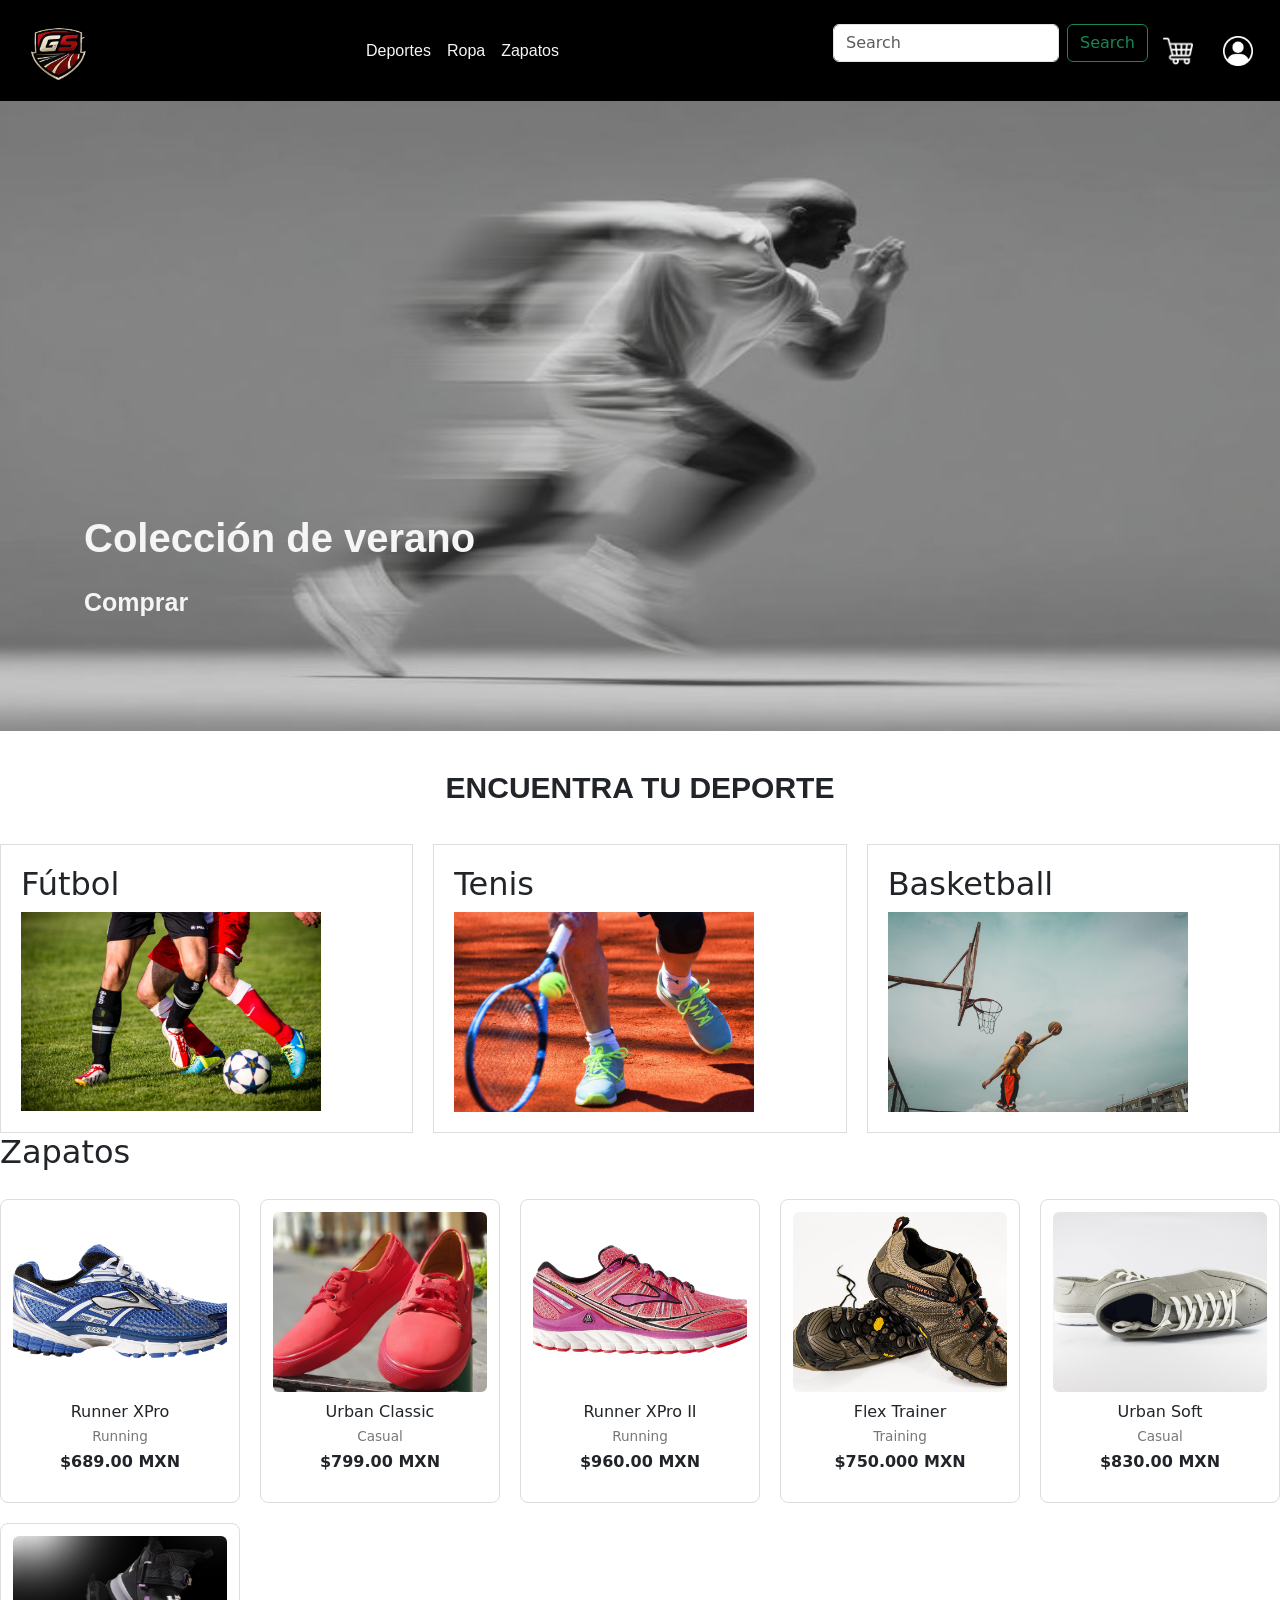
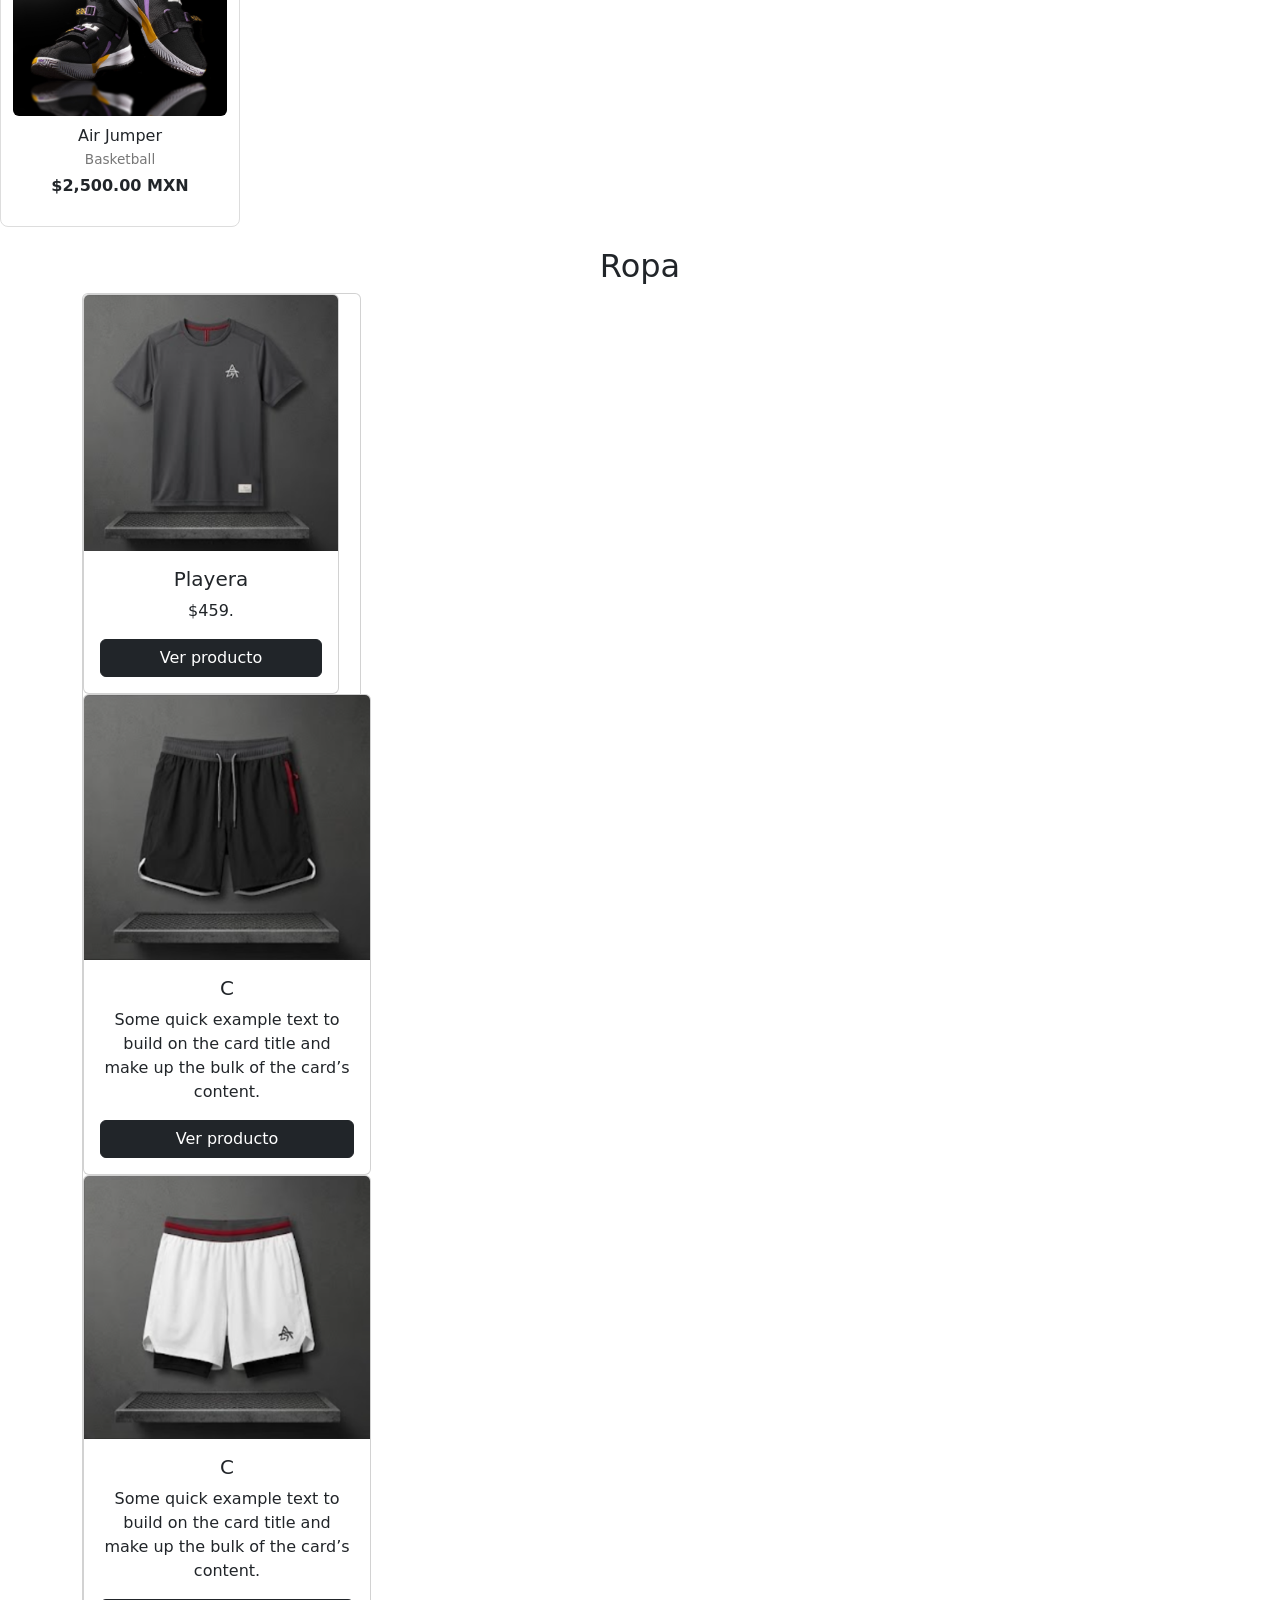
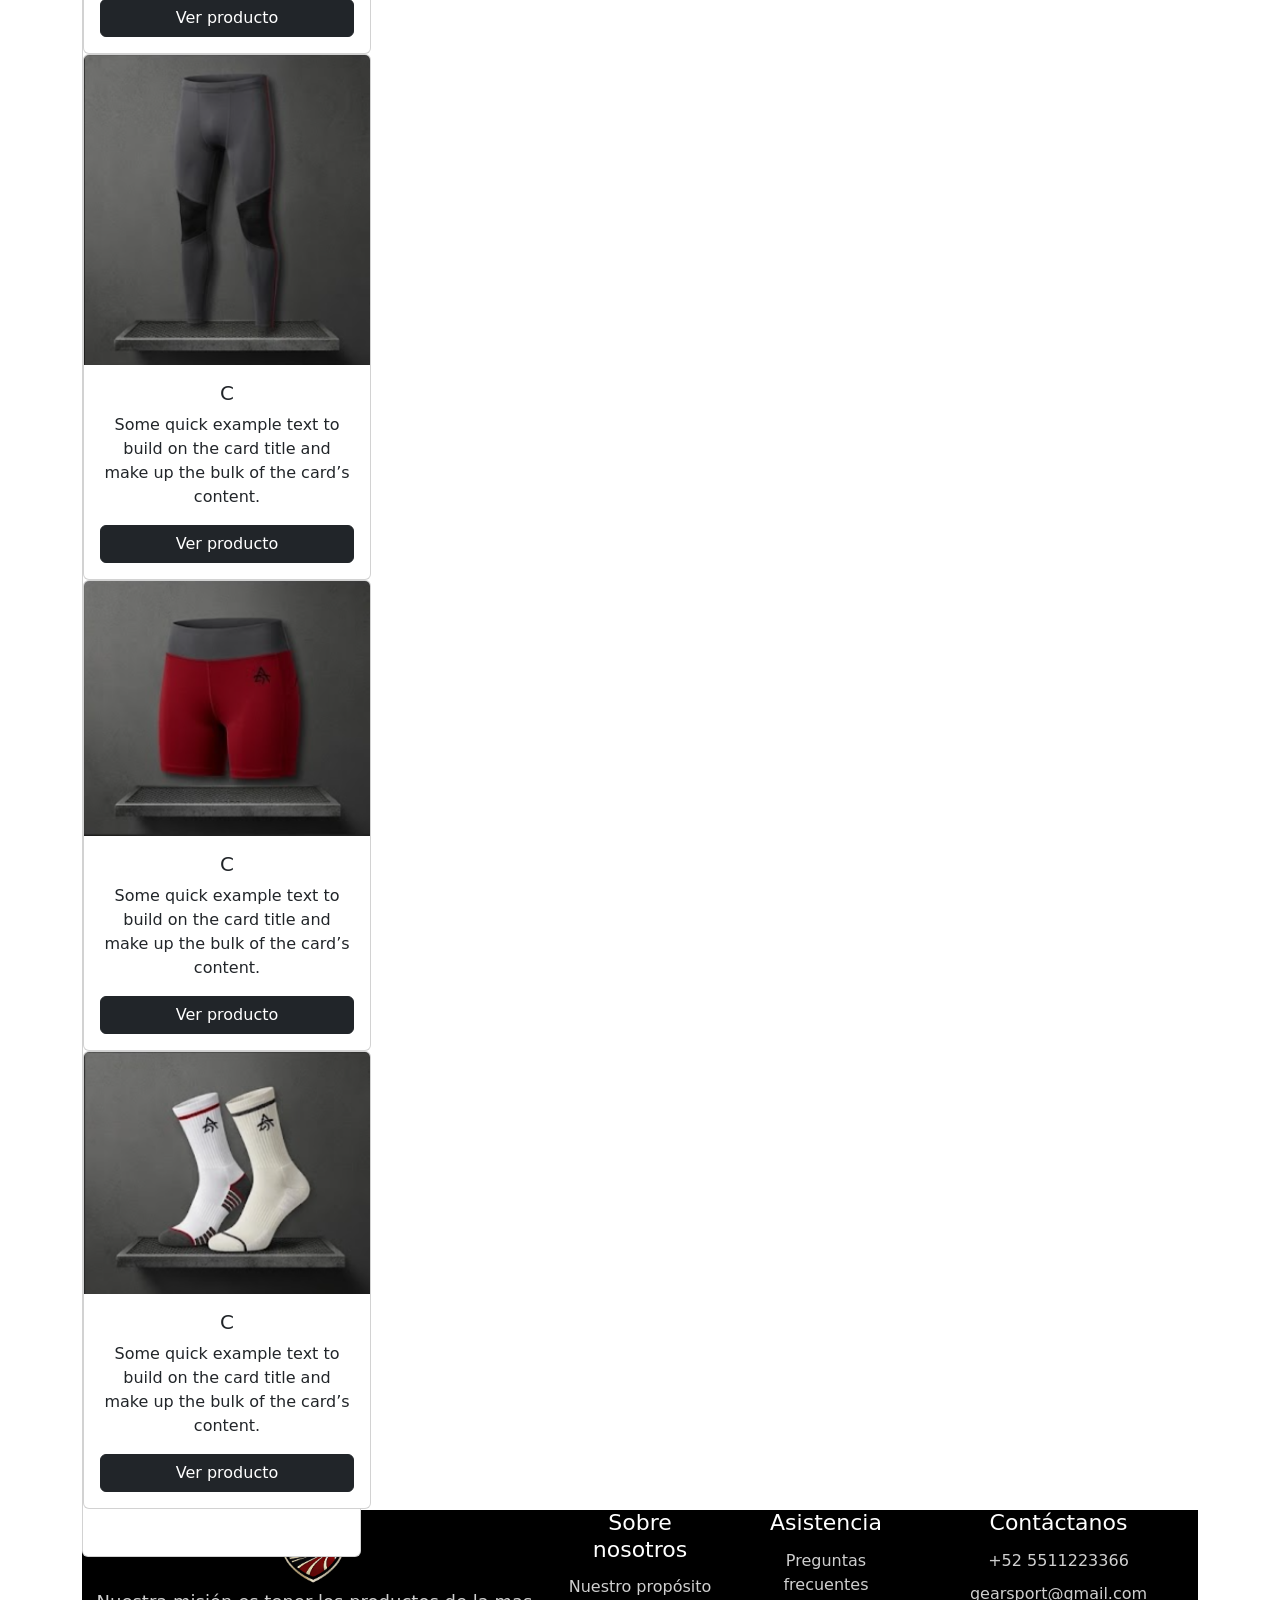
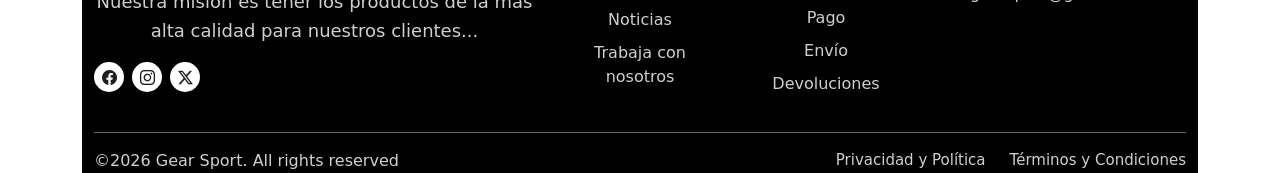
==== index.html @ ecfa2dd5 "Cambios a Encontrar deporte" ====
<html lang="en">

<head>
  <meta charset="UTF-8">
  <meta name="viewport" content="width=device-width, initial-scale=1.0">
  <title>Gear Soprt</title>
  <link href="https://cdn.jsdelivr.net/npm/bootstrap@5.3.8/dist/css/bootstrap.min.css" rel="stylesheet"
    integrity="sha384-sRIl4kxILFvY47J16cr9ZwB07vP4J8+LH7qKQnuqkuIAvNWLzeN8tE5YBujZqJLB" crossorigin="anonymous">
  <link href="style.css" rel="stylesheet" type="text/css" />
  <link rel="stylesheet" href="https://cdn.jsdelivr.net/npm/bootstrap-icons@1.11.3/font/bootstrap-icons.min.css">

</head>

<body>
  <nav class="navbar navbar-expand-lg">
    <div class="container-fluid">
      <a href="index.html">
        <img src="pic/logo.png" id="logo" alt="Logo">
      </a>
      <button class="navbar-toggler" type="button" data-bs-toggle="collapse" data-bs-target="#navbarSupportedContent"
        aria-controls="navbarSupportedContent" aria-expanded="false" aria-label="Toggle navigation">
        <span class="navbar-toggler-icon"></span>
      </button>
      <div class="collapse navbar-collapse" id="navbarSupportedContent">
        <ul class="navbar-nav mx-auto mb-2 mb-lg-0">
          <li class="nav-item">
            <a class="nav-link" href="#deportes">
              Deportes
            </a>
          </li>

          <li class="nav-item">
            <a class="nav-link" href="#ropa">
              Ropa
            </a>
          </li>

            <li class="nav-item">
            <a class="nav-link" href="#zapatos">
              Zapatos
            </a>
          </li>

        </ul>
        <form class="d-flex" role="search">
          <input class="form-control me-2" type="search" placeholder="Search" aria-label="Search" />
          <button class="btn btn-outline-success" type="submit">Search</button>
        </form>
        <a href="carrito.html">
          <img src="pic/carro.png" class="icon" alt="Carro de compras">
        </a>
        <a href="">
          <img src="pic/usuario.png" class="icon" alt="Usuario">
        </a>
      </div>
    </div>
  </nav>

  <div class="banner">
    <img src="pic/banner.jpg" alt="">
    <div class="titulo">Colección de verano</div>
    <div id="subtitulo">Comprar</div>
  </div>

  <section id="deportes"></section>
    <h1 class="subtemas">Encuentra tu deporte</h1>
    <div class="grid-container">
      <div class="grid-item">
        <header>
          <h2>Fútbol</h2>
        </header>
        <img id="ImgDep" src="pic/phillipkofler-soccer-606235_1920.jpg" alt="Fútbol">
      </div>

      <div class="grid-item">
        <header>
          <h2>Tenis</h2>
        </header>
        <img id="ImgDep" src="pic/planet_fox-tennis-ball-7138046_1920.jpg" alt="Tenis">
      </div>

      <div class="grid-item">
        <header>
          <h2>Basketball</h2>
        </header>
        <img id="ImgDep" src="pic/patricaaaaaaa-sports-5245098_1920.jpg" alt="Basketball">
      </div>
    </div>
  </section>

<section id="zapatos">
            <h2 class="section-title">Zapatos</h2>
            <div class="productos-grid">

             <div class="zapatos-card">
               <img src="pic/stux-running-shoe-371625_1920.jpg" alt="Zapato running azul">
               <h3>Runner XPro </h3>
               <p class="categoria">Running</p>
               <p class="precio">$689.00 MXN</p>
             </div>

             <div class="zapatos-card">
               <img src="pic/wichilopochtli-tennis-3558261_1920.jpg" alt="Zapato Casual">
               <h3>Urban Classic</h3>
               <p class="categoria">Casual</p>
               <p class="precio">$799.00 MXN</p>
             </div>

             <div class="zapatos-card">
               <img src="pic/stux-running-shoe-371624_1920.jpg" alt="Zapato running rosa">
               <h3>Runner XPro II</h3>
               <p class="categoria">Running</p>
               <p class="precio">$960.00 MXN</p>
             </div>

             <div class="zapatos-card">
               <img src="pic/stevepb-shoes-584850_1920.jpg" alt="Zapato Training café">
               <h3>Flex Trainer</h3>
               <p class="categoria">Training</p>
               <p class="precio">$750.000 MXN</p>
             </div>

             <div class="zapatos-card">
               <img src="pic/olpi-shoes-832875_1920.jpg" alt="Zapato Casual">
               <h3>Urban Soft</h3>
               <p class="categoria">Casual</p>
               <p class="precio">$830.00 MXN</p>
             </div>

             <div class="zapatos-card">
               <img src="pic/huyhoang1009-lebron-5048790_1920.jpg" alt="Zapato Basketball Negro">
               <h3>Air Jumper</h3>
               <p class="categoria">Basketball</p>
              <p class="precio">$2,500.00 MXN</p>
             </div>

             </div>
           </section>

</body>
<script src="https://cdn.jsdelivr.net/npm/bootstrap@5.3.8/dist/js/bootstrap.bundle.min.js" integrity="sha384-FKyoEForCGlyvwx9Hj09JcYn3nv7wiPVlz7YYwJrWVcXK/BmnVDxM+D2scQbITxI" crossorigin="anonymous"></script>
</html>

<div class="container text-center">

  <div class="row g-4">

  <section id="ropa">
    <h2 class="section-title">Ropa</h2>
    <div class="col-6 col-md-3">
      <div class="card h-100">

        <div class="card" style="width: 16rem;">
          <img src="img-ropa/Captura de pantalla 2026-08-17 153438.png" class="card-img-top" alt="...">
          <div class="card-body">
            <h5 class="card-title">Playera</h5>
            <p class="card-text">$459.</p>
            <button class="btn btn-dark w-100" data-bs-toggle="modal" data-bs-target="#productoModal"
              onclick="mostrarProducto(1)">Ver producto</button>
          </div>
        </div>

        <div class="card" style="width: 18rem;">
          <img src="img-ropa/Captura de pantalla 2026-08-17 153447.png" class="card-img-top" alt="...">
          <div class="card-body">
            <h5 class="card-title">C</h5>
            <p class="card-text">Some quick example text to build on the card title and make up the bulk of the card’s
              content.</p>
            <button class="btn btn-dark w-100" data-bs-toggle="modal" data-bs-target="#productoModal"
              onclick="mostrarProducto(2)">Ver producto</button>
          </div>
        </div>

        <div class="card" style="width: 18rem;">
          <img src="img-ropa/Captura de pantalla 2026-08-17 153451.png" class="card-img-top" alt="...">
          <div class="card-body">
            <h5 class="card-title">C</h5>
            <p class="card-text">Some quick example text to build on the card title and make up the bulk of the card’s
              content.</p>
            <button class="btn btn-dark w-100" data-bs-toggle="modal" data-bs-target="#productoModal"
              onclick="mostrarProducto(3)">Ver producto</button>
          </div>
        </div>

        <div class="card" style="width: 18rem;">
          <img src="img-ropa/Captura de pantalla 2026-08-17 153503.png" class="card-img-top" alt="...">
          <div class="card-body">
            <h5 class="card-title">C</h5>
            <p class="card-text">Some quick example text to build on the card title and make up the bulk of the card’s
              content.</p>
            <button class="btn btn-dark w-100" data-bs-toggle="modal" data-bs-target="#productoModal"
              onclick="mostrarProducto(4)">Ver producto</button>
          </div>
        </div>

        <div class="card" style="width: 18rem;">
          <img src="img-ropa/Captura de pantalla 2026-08-17 153506.png" class="card-img-top" alt="...">
          <div class="card-body">
            <h5 class="card-title">C</h5>
            <p class="card-text">Some quick example text to build on the card title and make up the bulk of the card’s
              content.</p>
            <button class="btn btn-dark w-100" data-bs-toggle="modal" data-bs-target="#productoModal"
              onclick="mostrarProducto(5)">Ver producto</button>
          </div>
        </div>

        <div class="card" style="width: 18rem;">
          <img src="img-ropa/Captura de pantalla 2026-08-17 153511.png" class="card-img-top" alt="...">
          <div class="card-body">
            <h5 class="card-title">C</h5>
            <p class="card-text">Some quick example text to build on the card title and make up the bulk of the card’s
              content.</p>
            <button class="btn btn-dark w-100" data-bs-toggle="modal" data-bs-target="#productoModal"
              onclick="mostrarProducto(6)">Ver producto</button>
          </div>
        </div>
      </div>
   </section>

    </div>

    <footer class="footer text-white" style="background-color: black;">
      <!-- Parte superior -->
      <div class="container-fluid">
        <div class="row">
          <!-- Logo -->
          <div class="col-12 col-md-5 mb-4 mb-md-0">

            <img src="pic/logo.png" id="imagen-logo">
            <p class="footer-text">
              Nuestra misión es tener los productos de la mas alta calidad para nuestros clientes...
            </p>

            <!-- Redes sociales -->
            <div class="d-flex gap-2 mt-3">
              <a href="https://facebook.com" class="social-icon" target="_blank" rel="noopener noreferrer"
                aria-label="Facebook">
                <i class="bi bi-facebook"></i>
              </a>
              <a href="https://instagram.com" class="social-icon" target="_blank" rel="noopener noreferrer"
                aria-label="Instagram">
                <i class="bi bi-instagram"></i>
              </a>
              <a href="https://twitter.com" class="social-icon" target="_blank" rel="noopener noreferrer"
                aria-label="Twitter">
                <i class="bi bi-twitter-x"></i>
              </a>
            </div>
          </div>

          <!-- Sobre nosotros -->
          <div class="col-6 col-md-2 mb-4 mb-md-0">
            <h6>Sobre nosotros</h6>
            <ul class="list-unstyled">
              <li>
                <a href="#">Nuestro propósito</a>
              </li>
              <li>
                <a href="#">Noticias</a>
              </li>
              <li>
                <a href="#">Trabaja con nosotros</a>
              </li>
            </ul>
          </div>

          <!-- Asistencia -->
          <div class="col-6 col-md-2 mb-4 mb-md-0">
            <h6>Asistencia</h6>
            <ul class="list-unstyled">
              <li>
                <a href="#">Preguntas frecuentes</a>
              </li>
              <li>
                <a href="#">Pago</a>
              </li>
              <li>
                <a href="#">Envío</a>
              </li>
              <li>
                <a href="#">Devoluciones</a>
              </li>
            </ul>
          </div>

          <!-- Contacto -->
          <div class="col-12 col-md-3">
            <h6>Contáctanos</h6>
            <ul class="list-unstyled">
              <li>
                <a href="tel:+52566952496">
                  +52 5511223366
                </a>
              </li>
              <li>
                <a href="mailto:correo09@gmail.com">
                  gearsport@gmail.com
                </a>
              </li>
            </ul>
          </div>
        </div>
      </div>
      <!-- Parte inferior -->
      <div class="container-fluid">
        <div
          class="footer-bottom d-flex flex-column flex-md-row justify-content-between align-items-start align-items-md-center">
          <p class="mb-3 mb-md-0">
            ©2026 Gear Sport. All rights reserved
          </p>
          <div class="d-flex gap-4">
            <a href="#">Privacidad y Política</a>
            <a href="#">Términos y Condiciones</a>
          </div>
        </div>
      </div>
    </footer>
  </div>
  <!-- MODAL PRODUCTO -->
  <div class="modal fade" id="productoModal" tabindex="-1" aria-labelledby="productoModalLabel" aria-hidden="true">
    <div class="modal-dialog modal-lg modal-dialog-centered">
      <div class="modal-content">
        <!-- HEADER -->
        <div class="modal-header">
          <h5 class="modal-title" id="productoModalLabel">
            Producto
          </h5>
          <button type="button" class="btn-close" data-bs-dismiss="modal" aria-label="Cerrar"></button>
        </div>

        <!-- BODY -->
        <div class="modal-body">
          <div class="row">
            <!-- IMAGEN -->
            <div class="col-md-6">
              <img id="modalImagen" src="img-ropa/Captura de pantalla 2026-08-17 153438.png" alt="" class="img-fluid rounded">
            </div>

            <!-- INFORMACIÓN -->
            <div class="col-md-6">
              <h2 id="modalNombre">
                Producto
              </h2>

              <h4 id="modalPrecio" class="mb-4">
                $0.00
              </h4>

              <p id="modalDescripcion">
                Descripción del producto.
              </p>

              <h6>
                Características
              </h6>
              <ul id="modalCaracteristicas">
              </ul>

              <!-- CANTIDAD -->
              <div class="mb-3">
                <label for="cantidadProducto" class="form-label">
                  Cantidad
                </label>
                <input type="number" id="cantidadProducto" class="form-control" value="1" min="1">
              </div>

              <!-- AGREGAR AL CARRITO -->
              <button id="btnAgregarModal" class="btn btn-dark w-100">
                🛒 Agregar al carrito
              </button>
            </div>
          </div>
        </div>
      </div>
    </div>
  </div>
  </body>
  <script src="https://cdn.jsdelivr.net/npm/bootstrap@5.3.3/dist/js/bootstrap.bundle.min.js">
  </script>

  <script src="script.js"></script>
  <script src="productos.js"></script>
  <script src="https://cdn.jsdelivr.net/npm/bootstrap@5.3.8/dist/js/bootstrap.bundle.min.js"
    integrity="sha384-FKyoEForCGlyvwx9Hj09JcYn3nv7wiPVlz7YYwJrWVcXK/BmnVDxM+D2scQbITxI"
    crossorigin="anonymous"></script>

  </html>
---- style.css ----
HEAD
.footer {
    background-color: #000;
    padding: 35px 28px 18px;
}



.footer h5 {
    font-size: 20px;
    font-weight: 500;
}

.footer h6 {
    font-size: 22px;
    font-weight: 500;
    margin-bottom: 12px;
}

.footer-text {
    color: #cfcfcf;
    font-size: 18px;
    line-height: 1.6;
}


.footer a {
    color: #cfcfcf;
    text-decoration: none;
    font-size: 16px;
}

.footer a:hover {
    color: white;
}


.footer li {
    margin-bottom: 9px;
}

.social-icon {
    width: 16px;
    height: 16px;

    background-color: white;
    border-radius: 50%;

    display: block;
}

.footer-bottom {
    border-top: 1px solid #686868;

    margin-top: 20px;
    padding-top: 16px;
}

.footer-bottom p {
    color: #d0d0d0;
    font-size: 16px;
}

.footer-bottom a {
    font-size: 15px;
}

#imagen-logo {
    width: 90px;
}


.social-icon {
    width: 30px;
    height: 30px;

    background-color: white;
    color: #1f1f1f !important;

    border-radius: 50%;

    display: flex;
    justify-content: center;
    align-items: center;

    text-decoration: none;
}

.social-icon i {
    font-size: 15px;
}
.navbar {
    background-color: #000;
    position: sticky;
    top: 0;
    z-index: 1000;
}

.navbar .nav-link {
  color: #F5F5F5;
  align-items: center;
  font-family: "Archivo", sans-serif;
}

.navbar .nav-link:hover {
  color: #760400; /* un gris clarito al pasar el mouse, opcional */
}

#logo {
    width: 80px;
    height: auto;
    margin: 10%;
}

.icon {
    width: 30px;
    height: auto;
    margin: 15px;
}

.banner {
  position: relative;
  display: block;
  width: 100%;
  color: #F5F5F5;
}

.banner img {
  width: 100%;
  height: 70%;
}

.titulo {
  position: absolute;
  top: 63%;
  left: 5%;
  font-size: 40px;
  font-weight: bold;
  padding: 10px 20px;
  font-family: "Archivo", sans-serif;
}

#subtitulo {
    position: absolute;
  top: 75%;
  left: 5%;
  font-size: 25px;
  font-weight: bold;
  padding: 10px 20px;
  font-family: "Archivo", sans-serif;
}

.grid-container {
    display: grid;
    grid-template-columns: repeat(3, 1fr);
    gap: 20px;
    width: 100%;
}

.grid-item {
    padding: 20px;
    border: 1px solid #ddd;
}

#ImgDep{
    width: 300px;
}

.subtemas {
    text-align: center;
    font-size: 30px;
  font-weight: bold;
  font-family: "Archivo", sans-serif;
  margin: 3%;
  text-transform: uppercase;

}

.productos-grid {
  display: grid;
  grid-template-columns: repeat(auto-fill, minmax(220px, 1fr));
  gap: 20px;
  padding: 20px 0;
}

.zapatos-card {
  border: 1px solid #ddd;
  border-radius: 8px;
  padding: 12px;
  text-align: center;
  transition: transform 0.2s;
}

.zapatos-card:hover {
  transform: translateY(-4px);
}

.zapatos-card img {
  width: 100%;
  height: 180px;
  object-fit: cover;
  border-radius: 6px;
}

.zapatos-card h3 {
  margin: 10px 0 4px;
  font-size: 1rem;
}

.zapatos-card .categoria {
  color: #777;
  font-size: 0.85rem;
  margin: 0;
}

.zapatos-card .precio {
  font-weight: bold;
  margin-top: 4px;
}
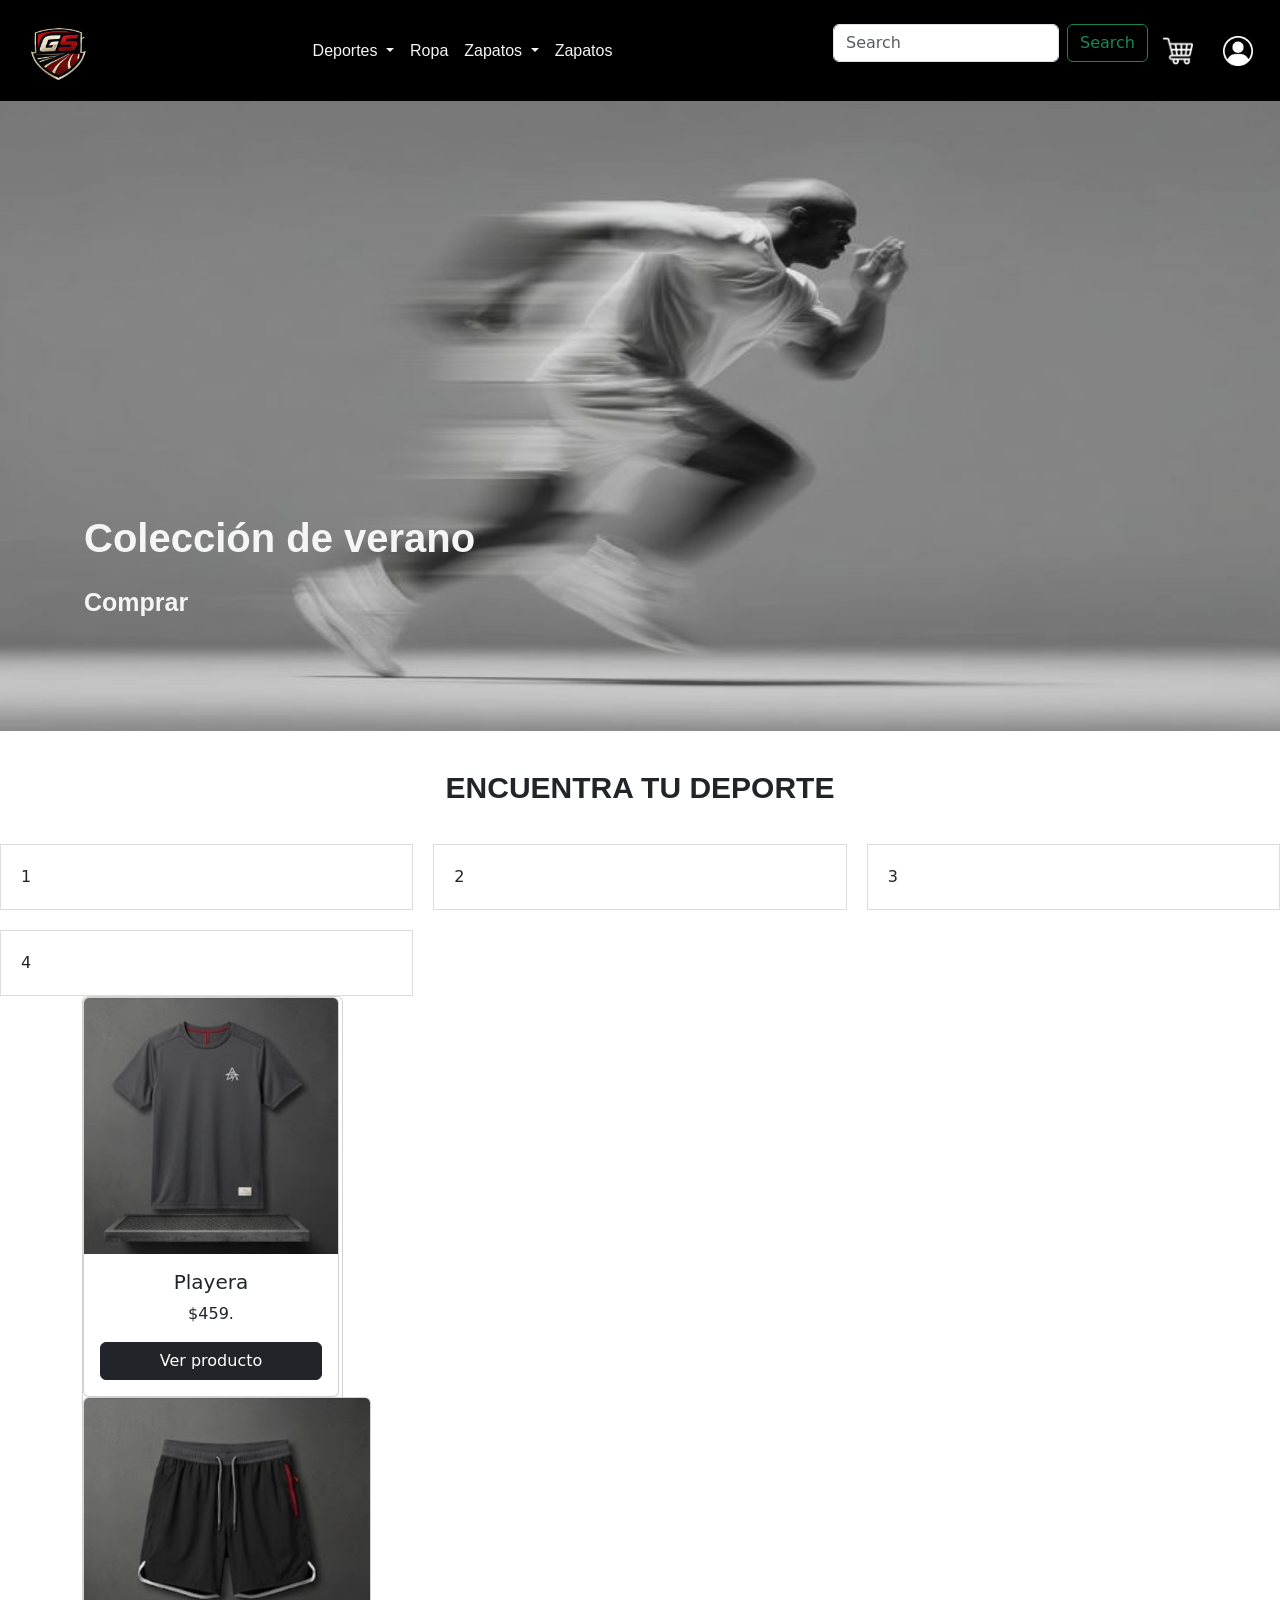
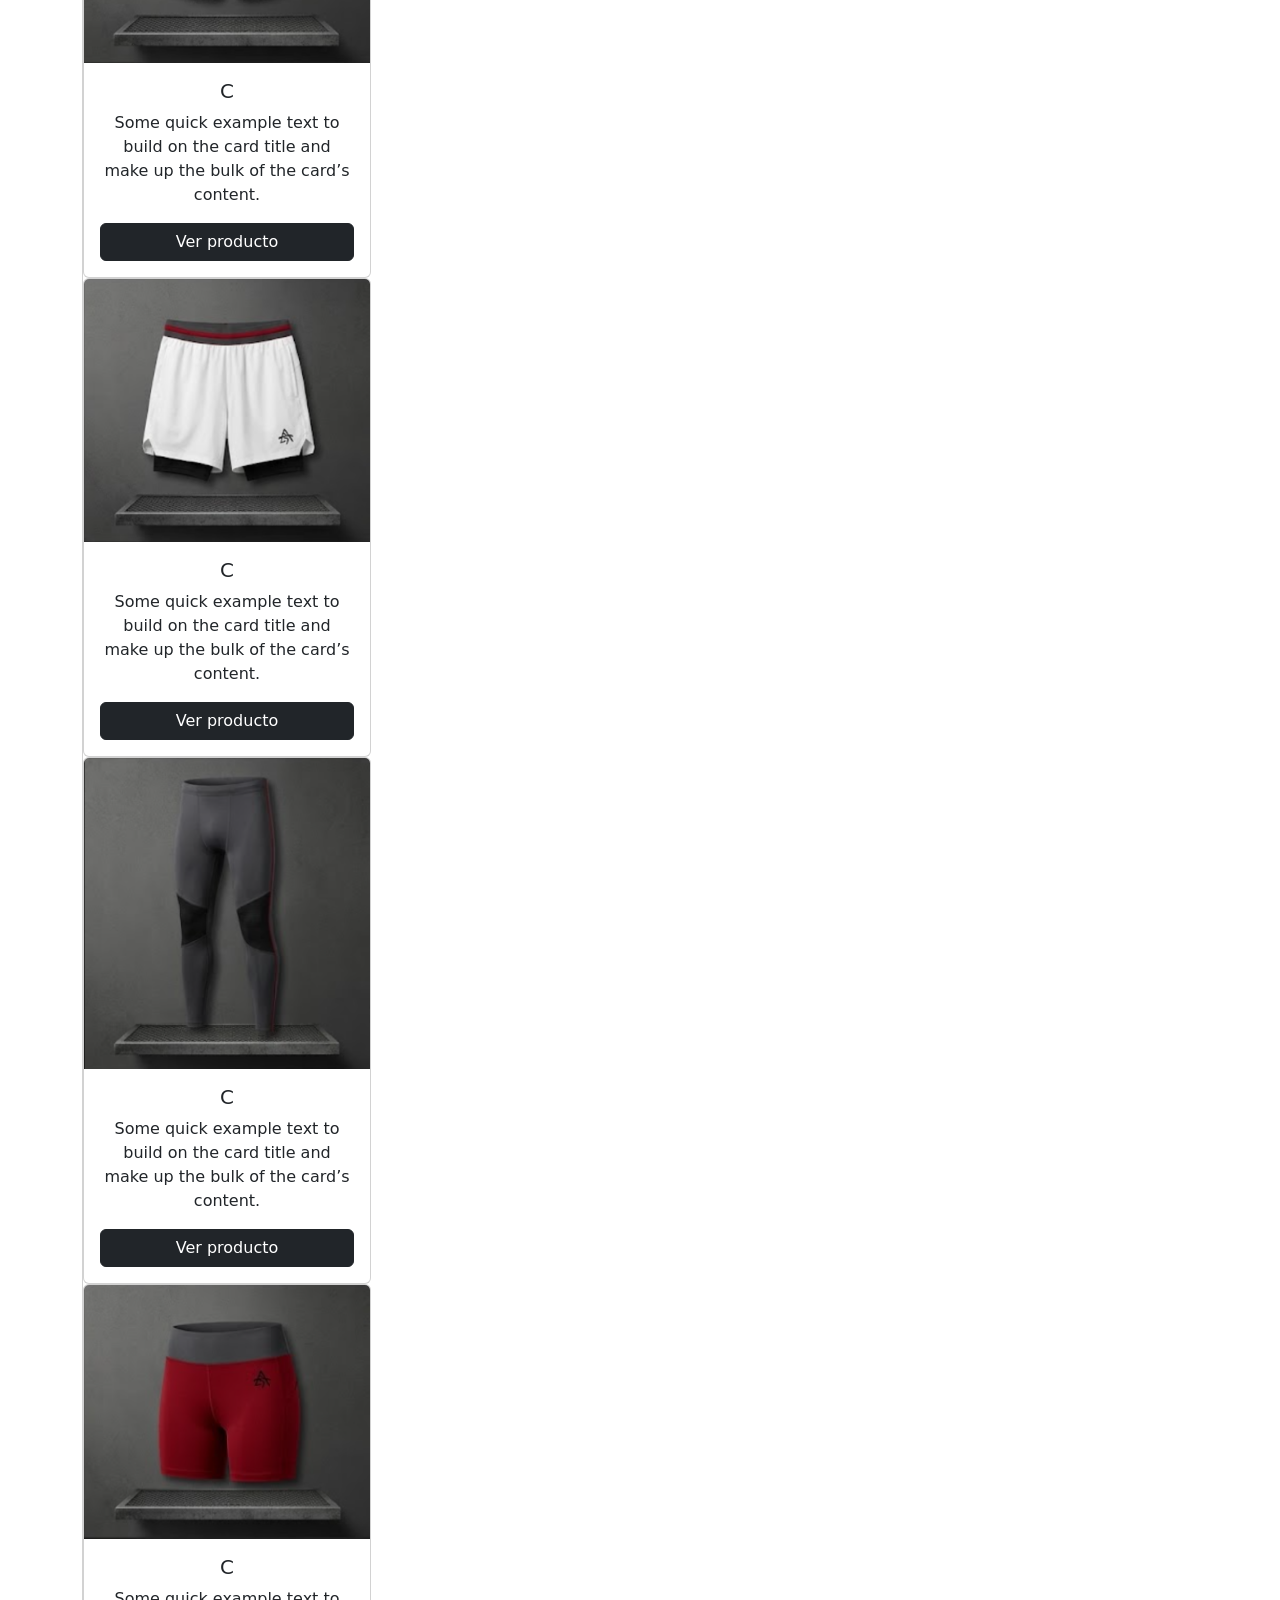
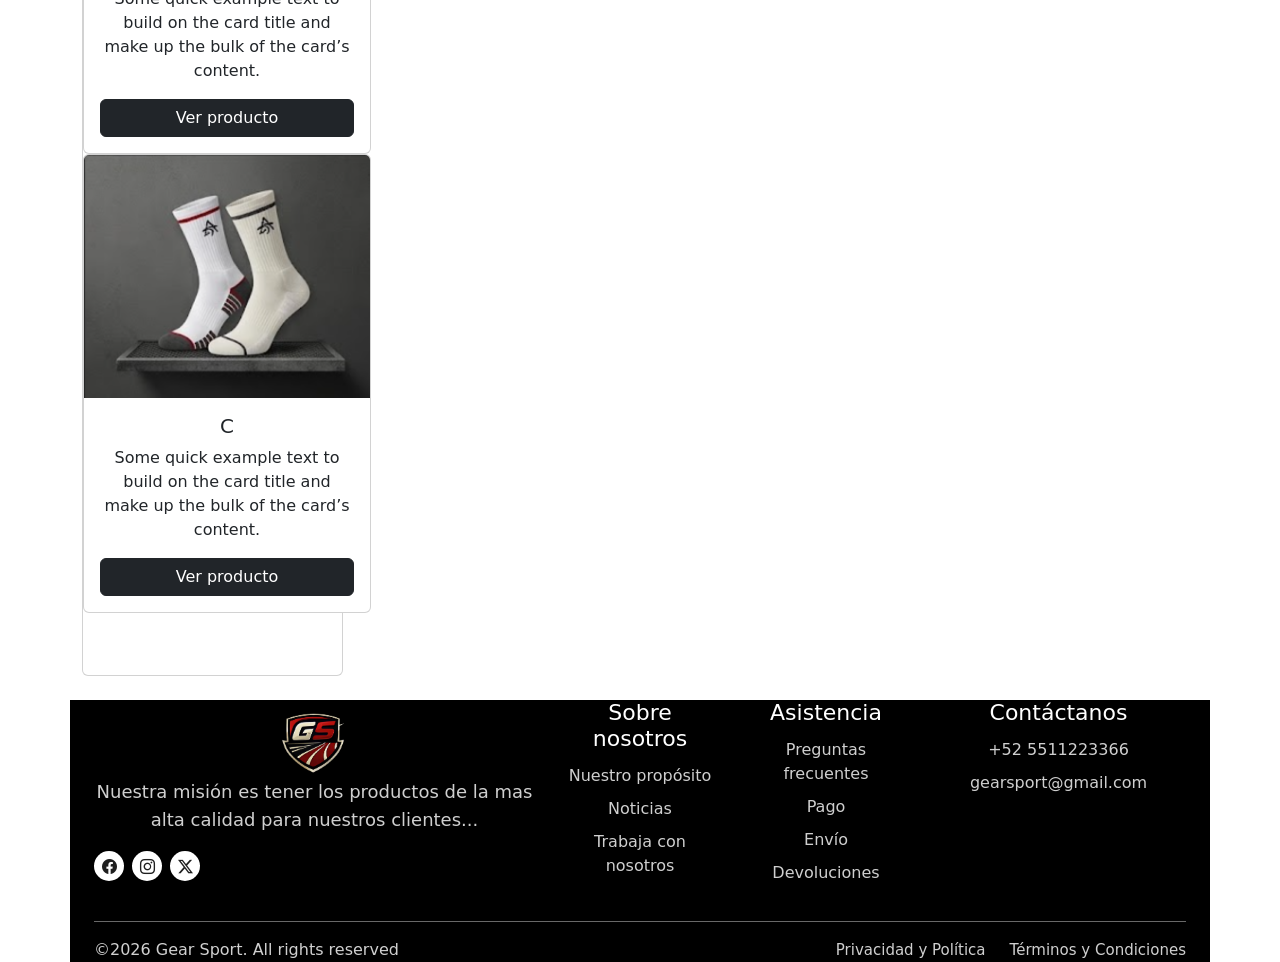
==== commit c0086aa0: "se editan archivos" ====
--- a/index.html
+++ b/index.html
@@ -1,5 +1,4 @@
-<html lang="en">
-
+<html lang="es">
 <head>
   <meta charset="UTF-8">
   <meta name="viewport" content="width=device-width, initial-scale=1.0">
@@ -24,21 +23,49 @@
       <div class="collapse navbar-collapse" id="navbarSupportedContent">
         <ul class="navbar-nav mx-auto mb-2 mb-lg-0">
           <li class="nav-item">
-            <a class="nav-link" href="#deportes">
+            <a class="nav-link dropdown-toggle" href="#deportes" role="button" data-bs-toggle="dropdown"
+              aria-expanded="false">
               Deportes
             </a>
           </li>
-
-          <li class="nav-item">
-            <a class="nav-link" href="#ropa">
-              Ropa
-            </a>
+          <li class="nav-item dropdown">
+            <a class="nav-link" href="">Ropa</a>
           </li>
-
-            <li class="nav-item">
-            <a class="nav-link" href="#zapatos">
+          <li class="nav-item dropdown">
+            <a class="nav-link dropdown-toggle" href="#" role="button" data-bs-toggle="dropdown" aria-expanded="false">
               Zapatos
             </a>
+             <div class="dropdown-menu">
+
+             <button 
+               class="dropdown-item" data-category="Todos">
+               Todos
+             </button>
+
+             <button 
+               class="dropdown-item" data-category="Running">
+               Running
+             </button>
+
+             <button 
+               class="dropdown-item" data-category="Casual">
+               Casual 
+             </button>
+
+             <button 
+               class="dropdown-item" data-category="training">
+               Training
+             </button>
+
+             <button 
+               class="dropdown-item" data-category="Basketball">
+               Basketball
+             </button>
+             </div>
+
+
+          <li class="nav-item">
+            <a class="nav-link" href="">Zapatos</a>
           </li>
 
         </ul>
@@ -62,91 +89,23 @@
     <div id="subtitulo">Comprar</div>
   </div>
 
-  <section id="deportes"></section>
-    <h1 class="subtemas">Encuentra tu deporte</h1>
+  <div>
+    <h1 class="subtemas" id="deportes">Encuentra tu deporte</h1>
     <div class="grid-container">
-      <div class="grid-item">
-        <header>
-          <h2>Fútbol</h2>
-        </header>
-        <img id="ImgDep" src="pic/phillipkofler-soccer-606235_1920.jpg" alt="Fútbol">
-      </div>
-
-      <div class="grid-item">
-        <header>
-          <h2>Tenis</h2>
-        </header>
-        <img id="ImgDep" src="pic/planet_fox-tennis-ball-7138046_1920.jpg" alt="Tenis">
-      </div>
-
-      <div class="grid-item">
-        <header>
-          <h2>Basketball</h2>
-        </header>
-        <img id="ImgDep" src="pic/patricaaaaaaa-sports-5245098_1920.jpg" alt="Basketball">
-      </div>
+      <div class="grid-item">1</div>
+      <div class="grid-item">2</div>
+      <div class="grid-item">3</div>
+      <div class="grid-item">4</div>
     </div>
-  </section>
-
-<section id="zapatos">
-            <h2 class="section-title">Zapatos</h2>
-            <div class="productos-grid">
-
-             <div class="zapatos-card">
-               <img src="pic/stux-running-shoe-371625_1920.jpg" alt="Zapato running azul">
-               <h3>Runner XPro </h3>
-               <p class="categoria">Running</p>
-               <p class="precio">$689.00 MXN</p>
-             </div>
-
-             <div class="zapatos-card">
-               <img src="pic/wichilopochtli-tennis-3558261_1920.jpg" alt="Zapato Casual">
-               <h3>Urban Classic</h3>
-               <p class="categoria">Casual</p>
-               <p class="precio">$799.00 MXN</p>
-             </div>
-
-             <div class="zapatos-card">
-               <img src="pic/stux-running-shoe-371624_1920.jpg" alt="Zapato running rosa">
-               <h3>Runner XPro II</h3>
-               <p class="categoria">Running</p>
-               <p class="precio">$960.00 MXN</p>
-             </div>
-
-             <div class="zapatos-card">
-               <img src="pic/stevepb-shoes-584850_1920.jpg" alt="Zapato Training café">
-               <h3>Flex Trainer</h3>
-               <p class="categoria">Training</p>
-               <p class="precio">$750.000 MXN</p>
-             </div>
-
-             <div class="zapatos-card">
-               <img src="pic/olpi-shoes-832875_1920.jpg" alt="Zapato Casual">
-               <h3>Urban Soft</h3>
-               <p class="categoria">Casual</p>
-               <p class="precio">$830.00 MXN</p>
-             </div>
-
-             <div class="zapatos-card">
-               <img src="pic/huyhoang1009-lebron-5048790_1920.jpg" alt="Zapato Basketball Negro">
-               <h3>Air Jumper</h3>
-               <p class="categoria">Basketball</p>
-              <p class="precio">$2,500.00 MXN</p>
-             </div>
-
-             </div>
-           </section>
+  </div>
 
 </body>
 <script src="https://cdn.jsdelivr.net/npm/bootstrap@5.3.8/dist/js/bootstrap.bundle.min.js" integrity="sha384-FKyoEForCGlyvwx9Hj09JcYn3nv7wiPVlz7YYwJrWVcXK/BmnVDxM+D2scQbITxI" crossorigin="anonymous"></script>
 </html>
-
 <div class="container text-center">
 
   <div class="row g-4">
 
-  <section id="ropa">
-    <h2 class="section-title">Ropa</h2>
     <div class="col-6 col-md-3">
       <div class="card h-100">
 
@@ -215,8 +174,8 @@
           </div>
         </div>
       </div>
-   </section>
-
+
+      <button class="btn btn-dark mt-4">Mostrar más</button>
     </div>
 
     <footer class="footer text-white" style="background-color: black;">
@@ -317,63 +276,131 @@
     </footer>
   </div>
   <!-- MODAL PRODUCTO -->
-  <div class="modal fade" id="productoModal" tabindex="-1" aria-labelledby="productoModalLabel" aria-hidden="true">
+
+<div 
+    class="modal fade" 
+    id="productoModal" 
+    tabindex="-1"
+    aria-labelledby="productoModalLabel"
+    aria-hidden="true"
+>
+
     <div class="modal-dialog modal-lg modal-dialog-centered">
-      <div class="modal-content">
-        <!-- HEADER -->
-        <div class="modal-header">
-          <h5 class="modal-title" id="productoModalLabel">
-            Producto
-          </h5>
-          <button type="button" class="btn-close" data-bs-dismiss="modal" aria-label="Cerrar"></button>
-        </div>
-
-        <!-- BODY -->
-        <div class="modal-body">
-          <div class="row">
-            <!-- IMAGEN -->
-            <div class="col-md-6">
-              <img id="modalImagen" src="img-ropa/Captura de pantalla 2026-08-17 153438.png" alt="" class="img-fluid rounded">
+
+        <div class="modal-content">
+
+            <!-- HEADER -->
+
+            <div class="modal-header">
+
+                <h5 
+                    class="modal-title"
+                    id="productoModalLabel"
+                >
+                    Producto
+                </h5>
+
+                <button
+                    type="button"
+                    class="btn-close"
+                    data-bs-dismiss="modal"
+                    aria-label="Cerrar"
+                ></button>
+
             </div>
 
-            <!-- INFORMACIÓN -->
-            <div class="col-md-6">
-              <h2 id="modalNombre">
-                Producto
-              </h2>
-
-              <h4 id="modalPrecio" class="mb-4">
-                $0.00
-              </h4>
-
-              <p id="modalDescripcion">
-                Descripción del producto.
-              </p>
-
-              <h6>
-                Características
-              </h6>
-              <ul id="modalCaracteristicas">
-              </ul>
-
-              <!-- CANTIDAD -->
-              <div class="mb-3">
-                <label for="cantidadProducto" class="form-label">
-                  Cantidad
-                </label>
-                <input type="number" id="cantidadProducto" class="form-control" value="1" min="1">
-              </div>
-
-              <!-- AGREGAR AL CARRITO -->
-              <button id="btnAgregarModal" class="btn btn-dark w-100">
-                🛒 Agregar al carrito
-              </button>
+
+            <!-- BODY -->
+
+            <div class="modal-body">
+
+                <div class="row">
+
+                    <!-- IMAGEN -->
+
+                    <div class="col-md-6">
+
+                        <img
+                            id="modalImagen"
+                            src=""
+                            alt=""
+                            class="img-fluid rounded"
+                        >
+
+                    </div>
+
+
+                    <!-- INFORMACIÓN -->
+
+                    <div class="col-md-6">
+
+                        <h2 id="modalNombre">
+                            Producto
+                        </h2>
+
+                        <h4 
+                            id="modalPrecio"
+                            class="mb-4"
+                        >
+                            $0.00
+                        </h4>
+
+
+                        <p id="modalDescripcion">
+                            Descripción del producto.
+                        </p>
+
+
+                        <h6>
+                            Características
+                        </h6>
+
+                        <ul id="modalCaracteristicas">
+                        </ul>
+
+
+                        <!-- CANTIDAD -->
+
+                        <div class="mb-3">
+
+                            <label 
+                                for="cantidadProducto"
+                                class="form-label"
+                            >
+                                Cantidad
+                            </label>
+
+                            <input
+                                type="number"
+                                id="cantidadProducto"
+                                class="form-control"
+                                value="1"
+                                min="1"
+                            >
+
+                        </div>
+
+
+                        <!-- AGREGAR AL CARRITO -->
+
+                        <button
+                            id="btnAgregarModal"
+                            class="btn btn-dark w-100"
+                        >
+                            🛒 Agregar al carrito
+                        </button>
+
+                    </div>
+
+                </div>
+
             </div>
-          </div>
-        </div>
-      </div>
+
+        </div>
+
     </div>
-  </div>
+
+</div>
   </body>
   <script src="https://cdn.jsdelivr.net/npm/bootstrap@5.3.3/dist/js/bootstrap.bundle.min.js">
   </script>
@@ -383,5 +410,4 @@
   <script src="https://cdn.jsdelivr.net/npm/bootstrap@5.3.8/dist/js/bootstrap.bundle.min.js"
     integrity="sha384-FKyoEForCGlyvwx9Hj09JcYn3nv7wiPVlz7YYwJrWVcXK/BmnVDxM+D2scQbITxI"
     crossorigin="anonymous"></script>
-
   </html>
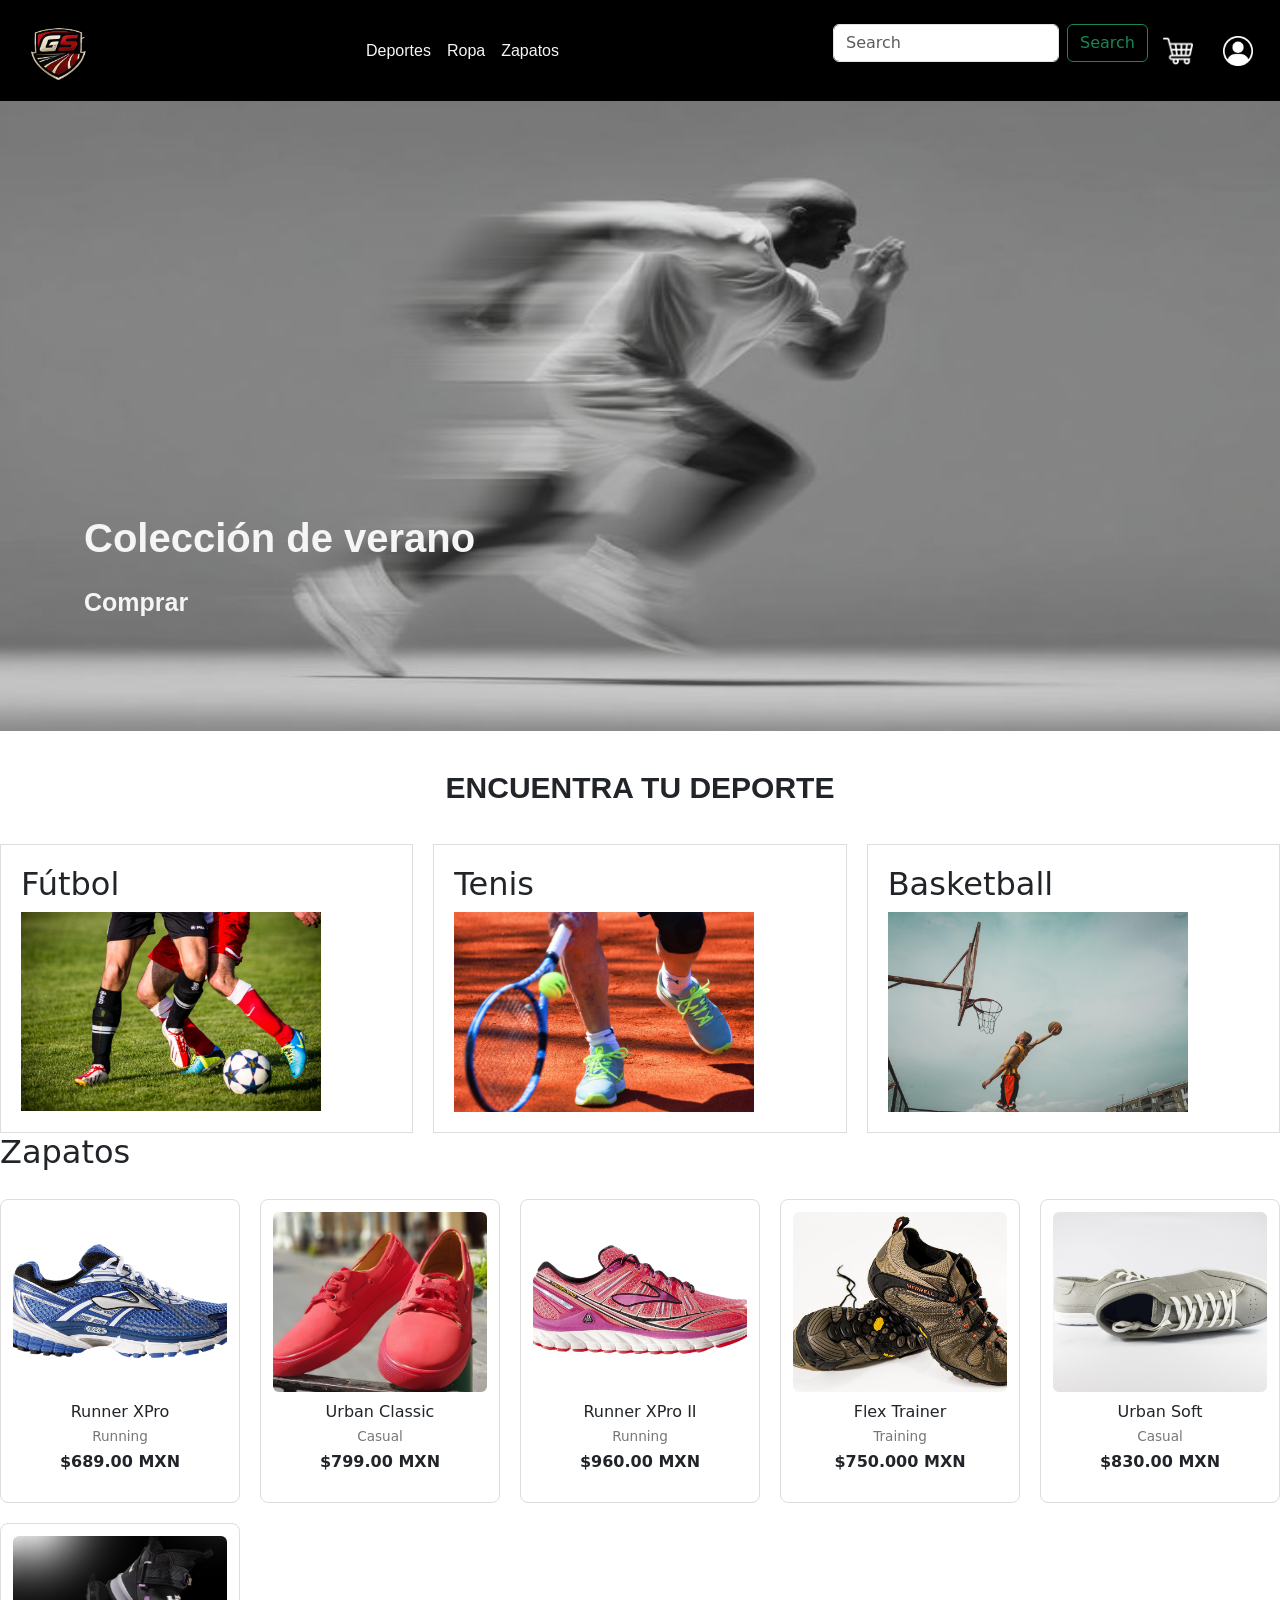
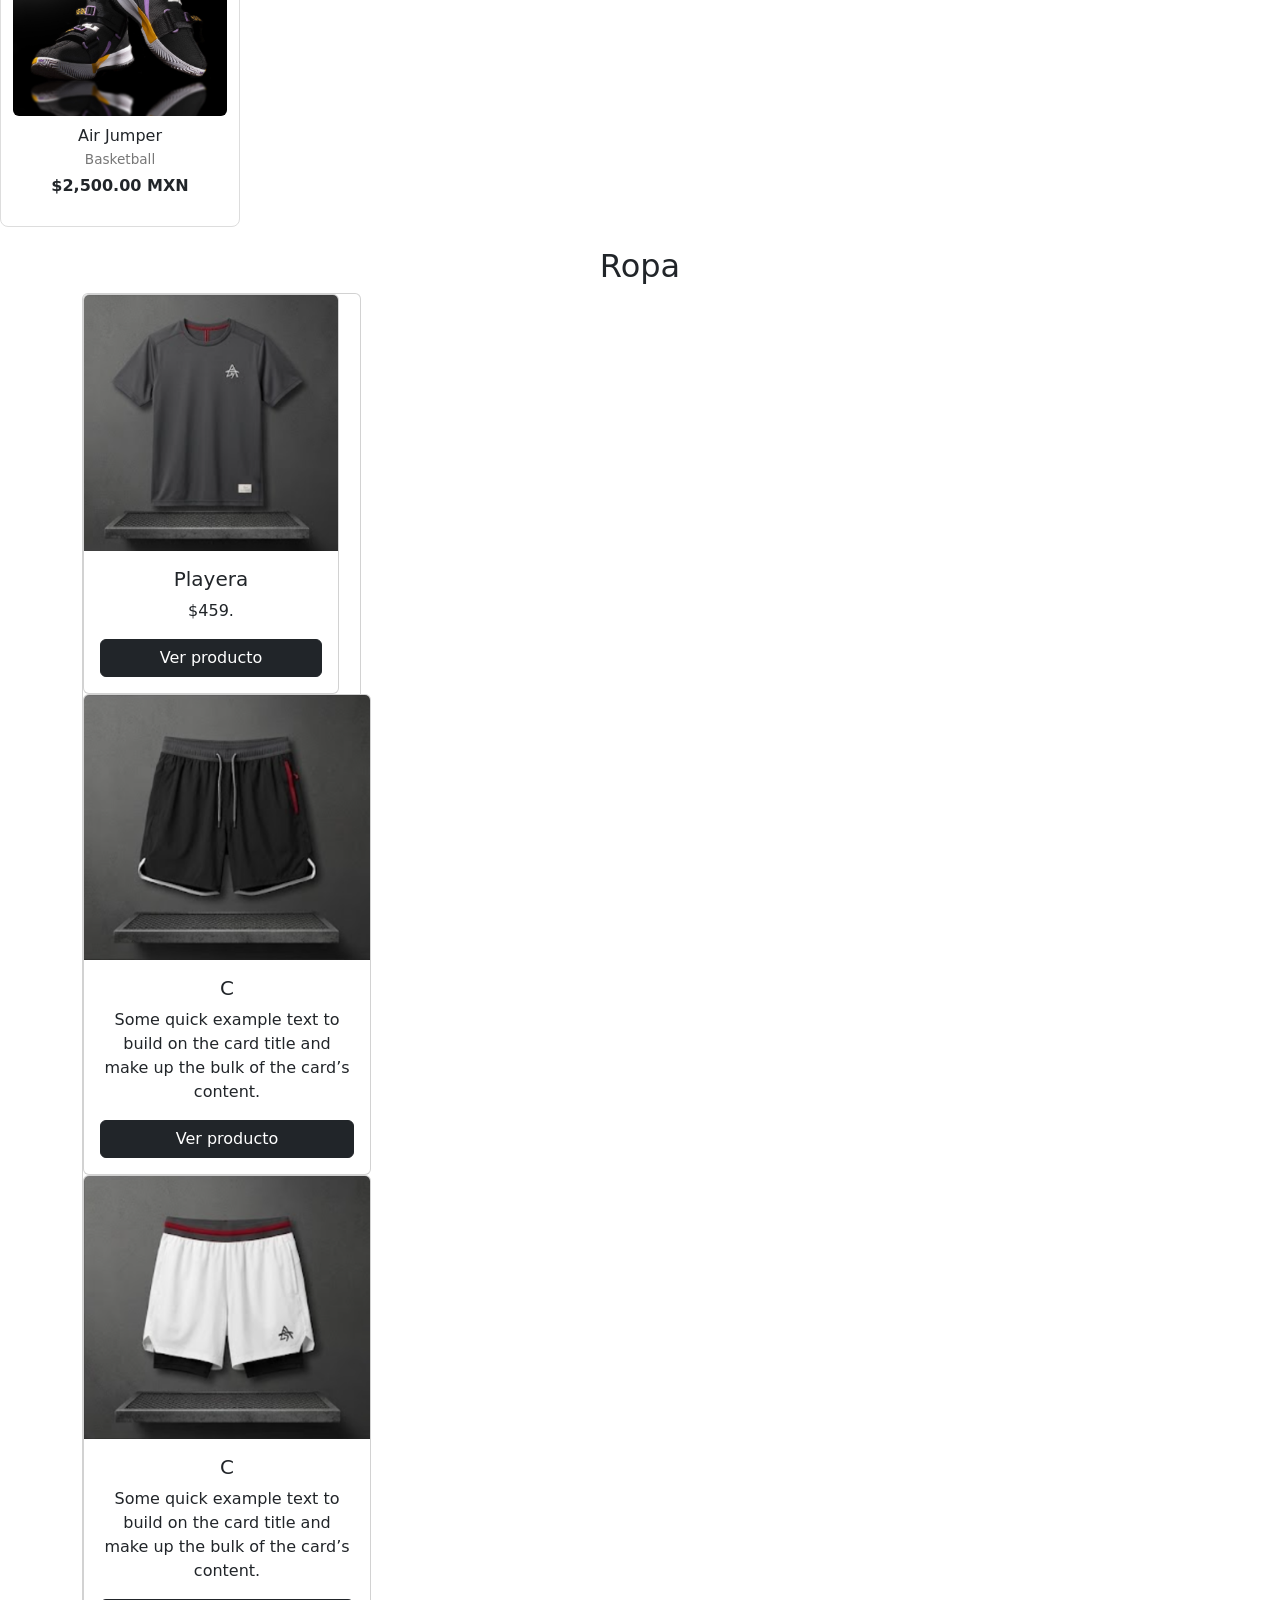
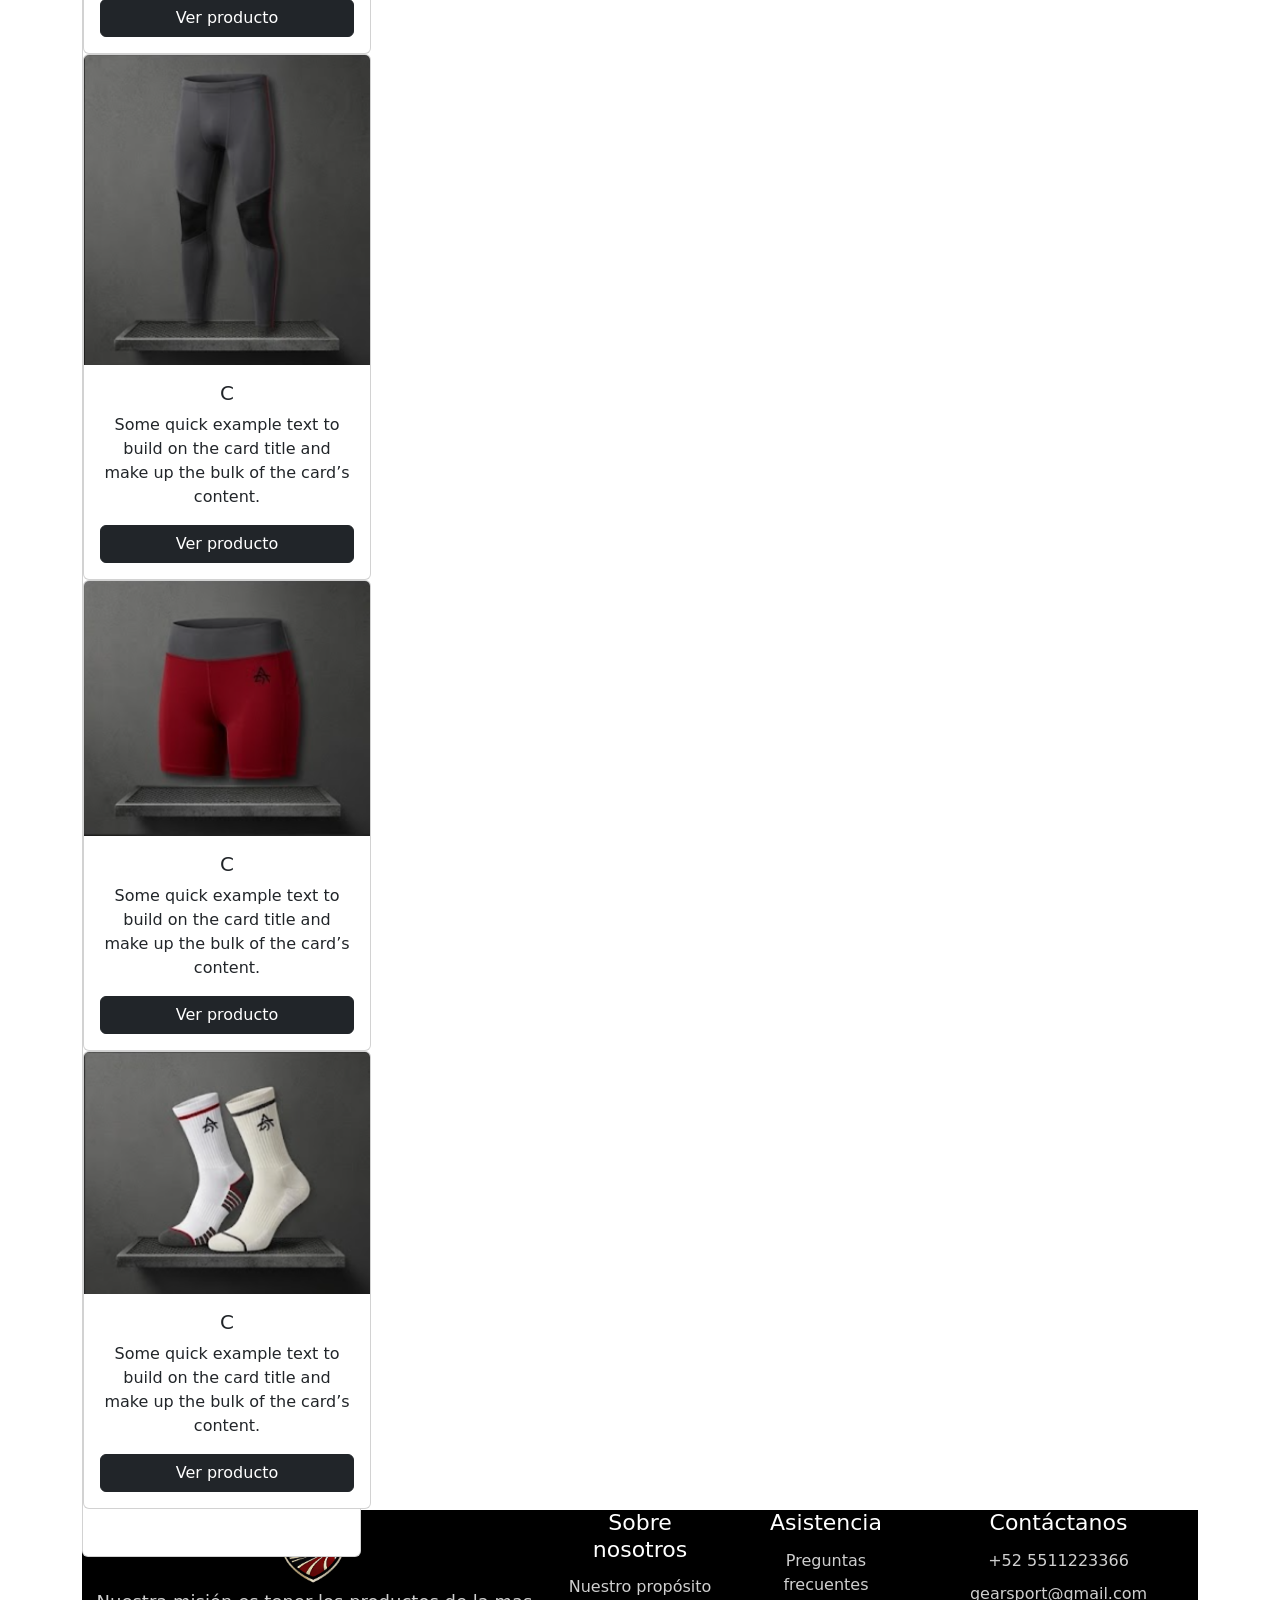
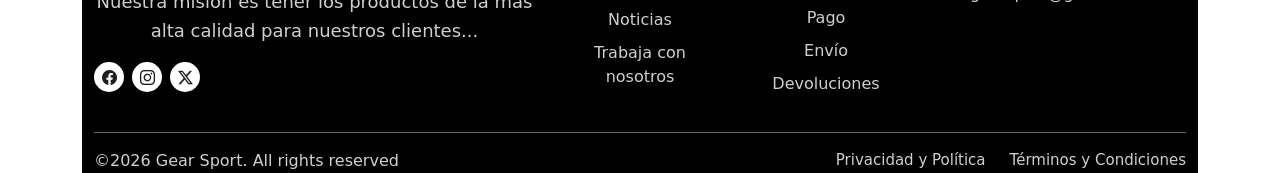
==== commit b1bfa583: "Merge branch 'Amairany-CanulG-dev' of https://github.com/anthormarco/hakaton into marcodev cambios e" ====
--- a/index.html
+++ b/index.html
@@ -23,49 +23,21 @@
       <div class="collapse navbar-collapse" id="navbarSupportedContent">
         <ul class="navbar-nav mx-auto mb-2 mb-lg-0">
           <li class="nav-item">
-            <a class="nav-link dropdown-toggle" href="#deportes" role="button" data-bs-toggle="dropdown"
-              aria-expanded="false">
+            <a class="nav-link" href="#deportes">
               Deportes
             </a>
           </li>
-          <li class="nav-item dropdown">
-            <a class="nav-link" href="">Ropa</a>
+
+          <li class="nav-item">
+            <a class="nav-link" href="#ropa">
+              Ropa
+            </a>
           </li>
-          <li class="nav-item dropdown">
-            <a class="nav-link dropdown-toggle" href="#" role="button" data-bs-toggle="dropdown" aria-expanded="false">
+
+            <li class="nav-item">
+            <a class="nav-link" href="#zapatos">
               Zapatos
             </a>
-             <div class="dropdown-menu">
-
-             <button 
-               class="dropdown-item" data-category="Todos">
-               Todos
-             </button>
-
-             <button 
-               class="dropdown-item" data-category="Running">
-               Running
-             </button>
-
-             <button 
-               class="dropdown-item" data-category="Casual">
-               Casual 
-             </button>
-
-             <button 
-               class="dropdown-item" data-category="training">
-               Training
-             </button>
-
-             <button 
-               class="dropdown-item" data-category="Basketball">
-               Basketball
-             </button>
-             </div>
-
-
-          <li class="nav-item">
-            <a class="nav-link" href="">Zapatos</a>
           </li>
 
         </ul>
@@ -89,23 +61,91 @@
     <div id="subtitulo">Comprar</div>
   </div>
 
-  <div>
-    <h1 class="subtemas" id="deportes">Encuentra tu deporte</h1>
+  <section id="deportes"></section>
+    <h1 class="subtemas">Encuentra tu deporte</h1>
     <div class="grid-container">
-      <div class="grid-item">1</div>
-      <div class="grid-item">2</div>
-      <div class="grid-item">3</div>
-      <div class="grid-item">4</div>
+      <div class="grid-item">
+        <header>
+          <h2>Fútbol</h2>
+        </header>
+        <img id="ImgDep" src="pic/phillipkofler-soccer-606235_1920.jpg" alt="Fútbol">
+      </div>
+
+      <div class="grid-item">
+        <header>
+          <h2>Tenis</h2>
+        </header>
+        <img id="ImgDep" src="pic/planet_fox-tennis-ball-7138046_1920.jpg" alt="Tenis">
+      </div>
+
+      <div class="grid-item">
+        <header>
+          <h2>Basketball</h2>
+        </header>
+        <img id="ImgDep" src="pic/patricaaaaaaa-sports-5245098_1920.jpg" alt="Basketball">
+      </div>
     </div>
-  </div>
+  </section>
+
+<section id="zapatos">
+            <h2 class="section-title">Zapatos</h2>
+            <div class="productos-grid">
+
+             <div class="zapatos-card">
+               <img src="pic/stux-running-shoe-371625_1920.jpg" alt="Zapato running azul">
+               <h3>Runner XPro </h3>
+               <p class="categoria">Running</p>
+               <p class="precio">$689.00 MXN</p>
+             </div>
+
+             <div class="zapatos-card">
+               <img src="pic/wichilopochtli-tennis-3558261_1920.jpg" alt="Zapato Casual">
+               <h3>Urban Classic</h3>
+               <p class="categoria">Casual</p>
+               <p class="precio">$799.00 MXN</p>
+             </div>
+
+             <div class="zapatos-card">
+               <img src="pic/stux-running-shoe-371624_1920.jpg" alt="Zapato running rosa">
+               <h3>Runner XPro II</h3>
+               <p class="categoria">Running</p>
+               <p class="precio">$960.00 MXN</p>
+             </div>
+
+             <div class="zapatos-card">
+               <img src="pic/stevepb-shoes-584850_1920.jpg" alt="Zapato Training café">
+               <h3>Flex Trainer</h3>
+               <p class="categoria">Training</p>
+               <p class="precio">$750.000 MXN</p>
+             </div>
+
+             <div class="zapatos-card">
+               <img src="pic/olpi-shoes-832875_1920.jpg" alt="Zapato Casual">
+               <h3>Urban Soft</h3>
+               <p class="categoria">Casual</p>
+               <p class="precio">$830.00 MXN</p>
+             </div>
+
+             <div class="zapatos-card">
+               <img src="pic/huyhoang1009-lebron-5048790_1920.jpg" alt="Zapato Basketball Negro">
+               <h3>Air Jumper</h3>
+               <p class="categoria">Basketball</p>
+              <p class="precio">$2,500.00 MXN</p>
+             </div>
+
+             </div>
+           </section>
 
 </body>
 <script src="https://cdn.jsdelivr.net/npm/bootstrap@5.3.8/dist/js/bootstrap.bundle.min.js" integrity="sha384-FKyoEForCGlyvwx9Hj09JcYn3nv7wiPVlz7YYwJrWVcXK/BmnVDxM+D2scQbITxI" crossorigin="anonymous"></script>
 </html>
+
 <div class="container text-center">
 
   <div class="row g-4">
 
+  <section id="ropa">
+    <h2 class="section-title">Ropa</h2>
     <div class="col-6 col-md-3">
       <div class="card h-100">
 
@@ -174,8 +214,8 @@
           </div>
         </div>
       </div>
-
-      <button class="btn btn-dark mt-4">Mostrar más</button>
+   </section>
+
     </div>
 
     <footer class="footer text-white" style="background-color: black;">
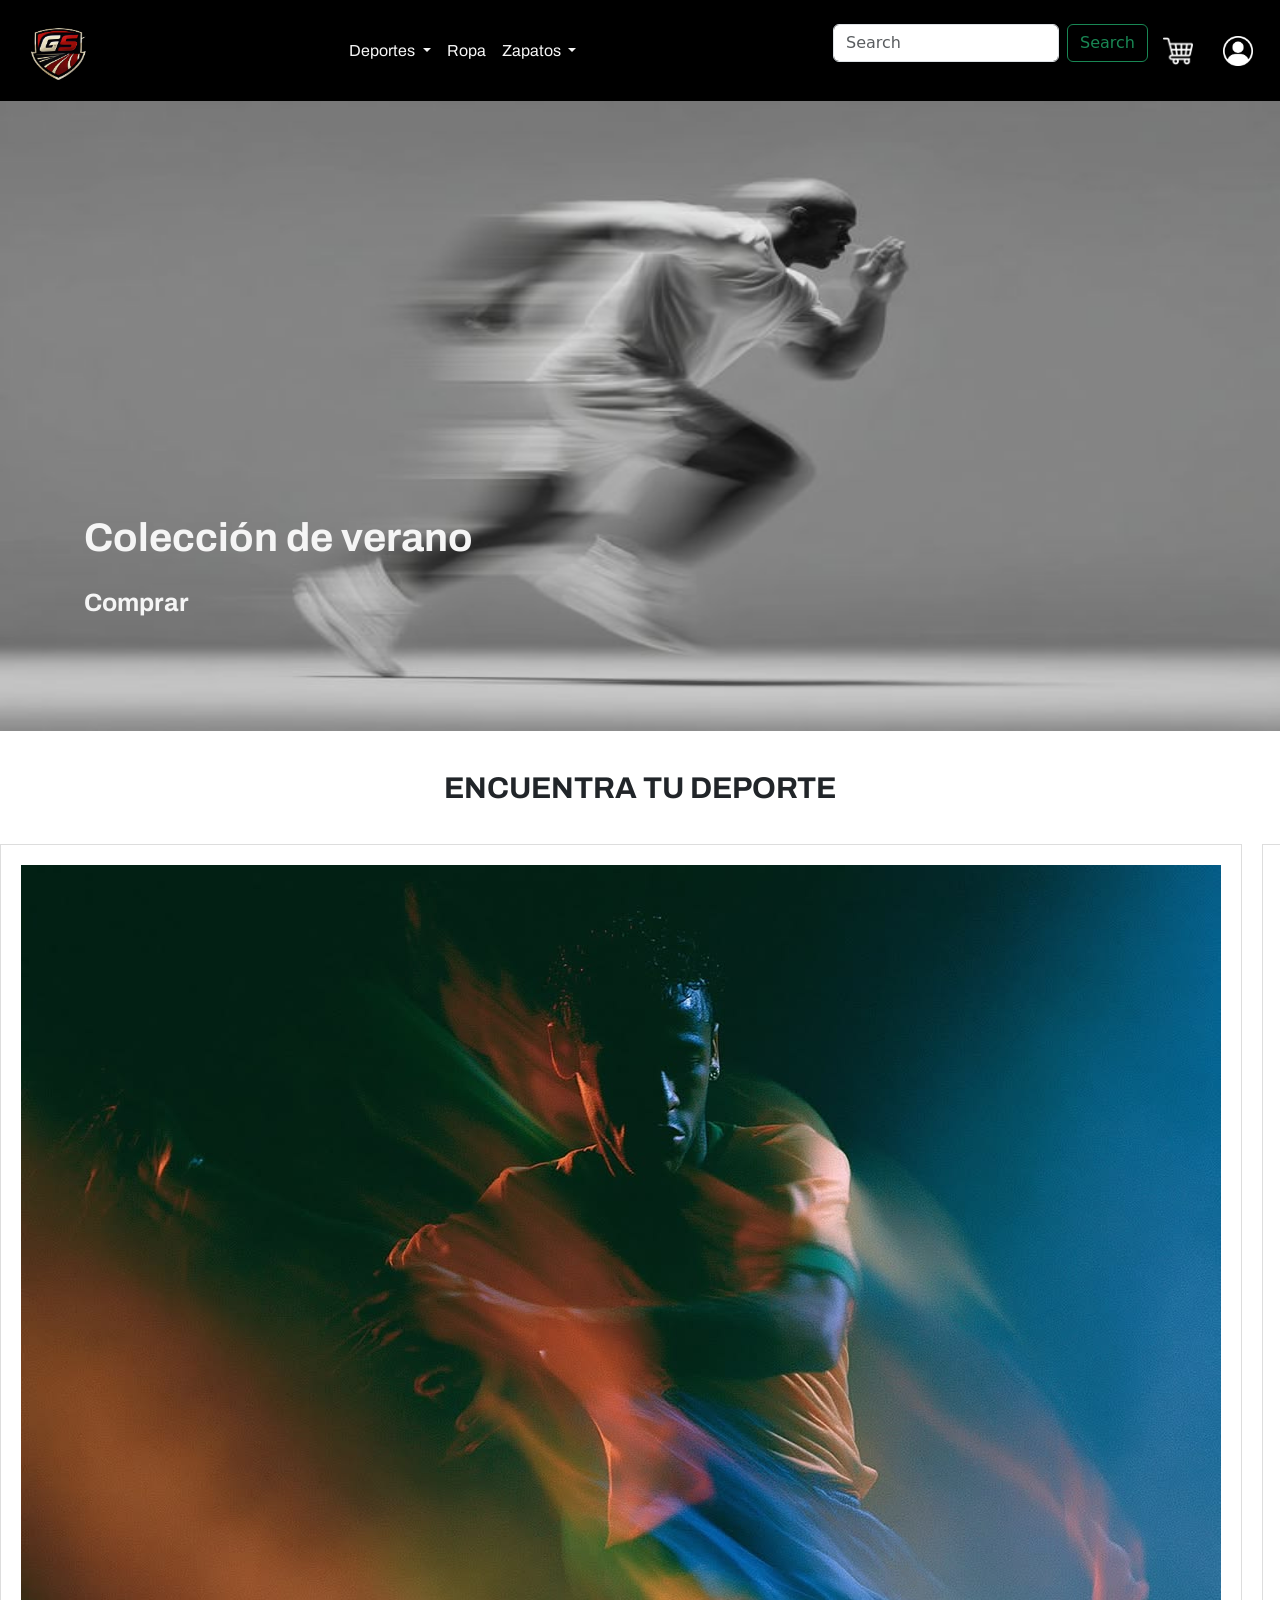
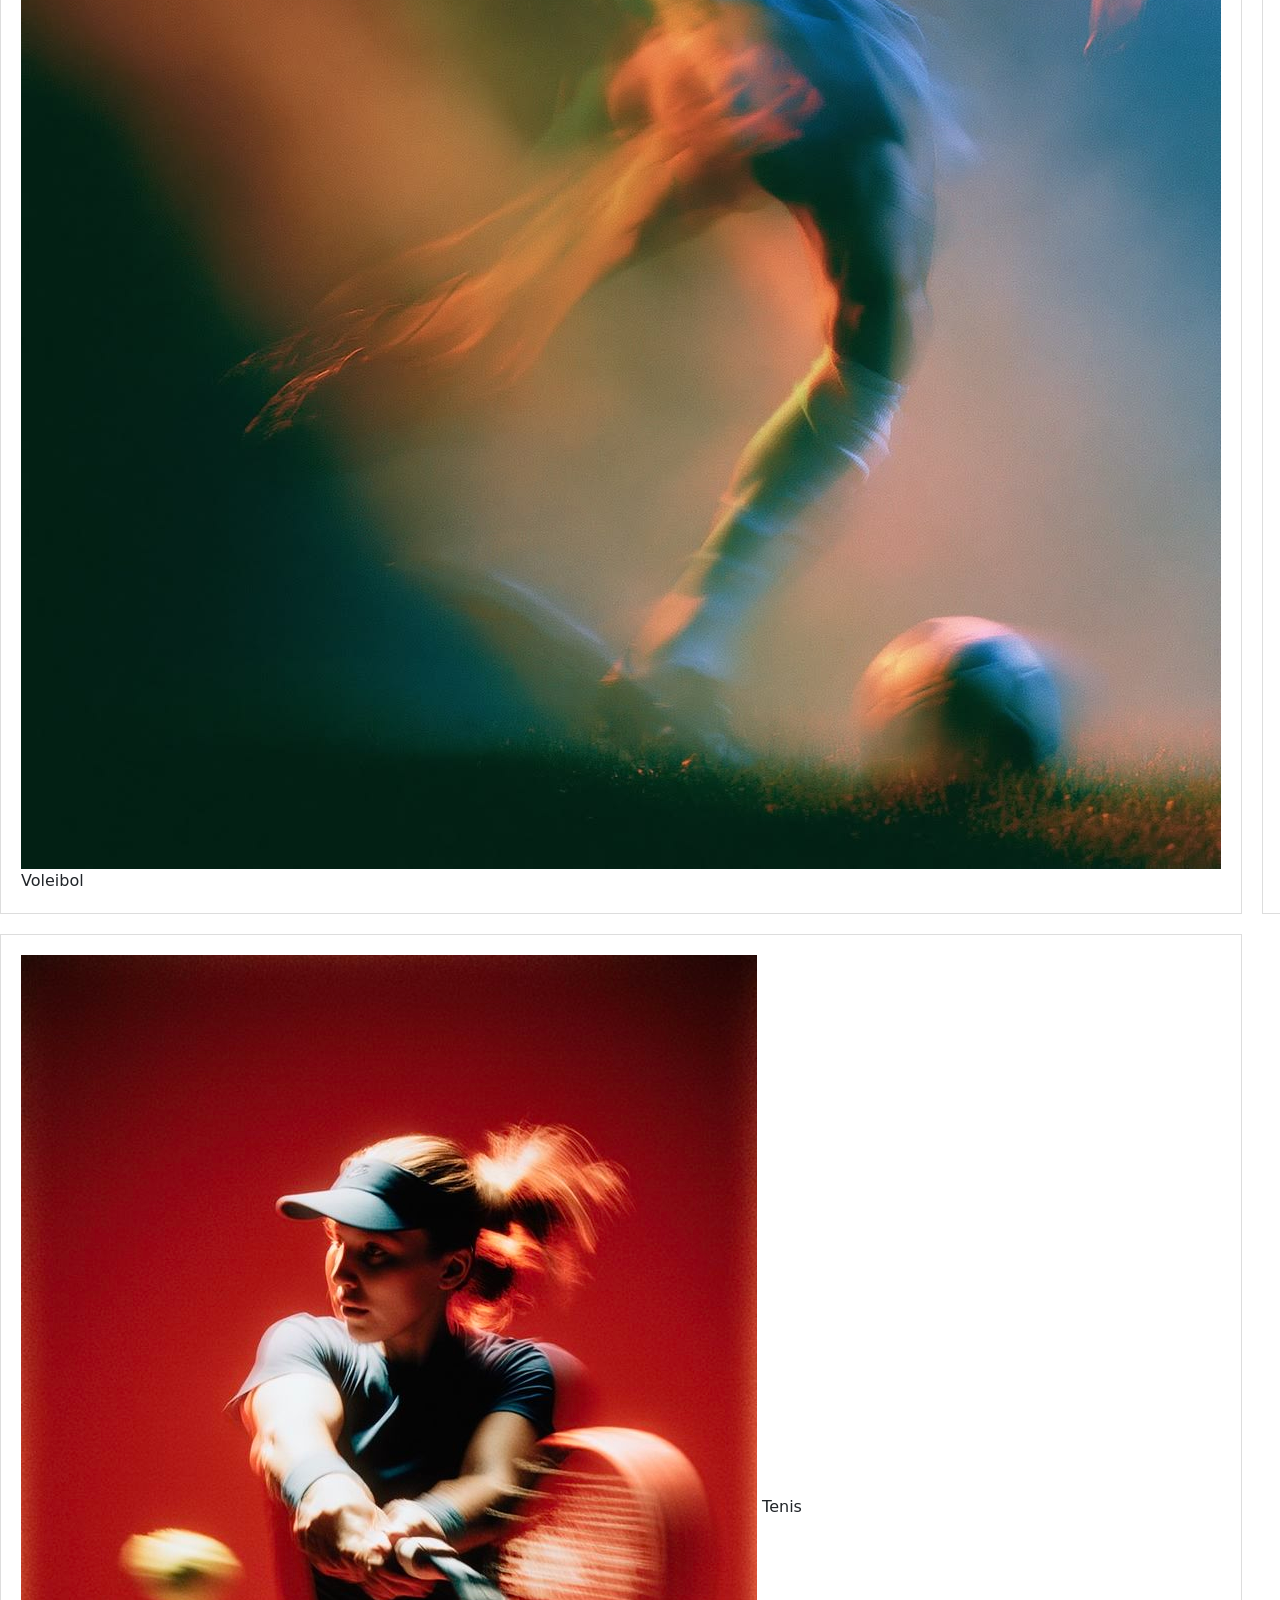
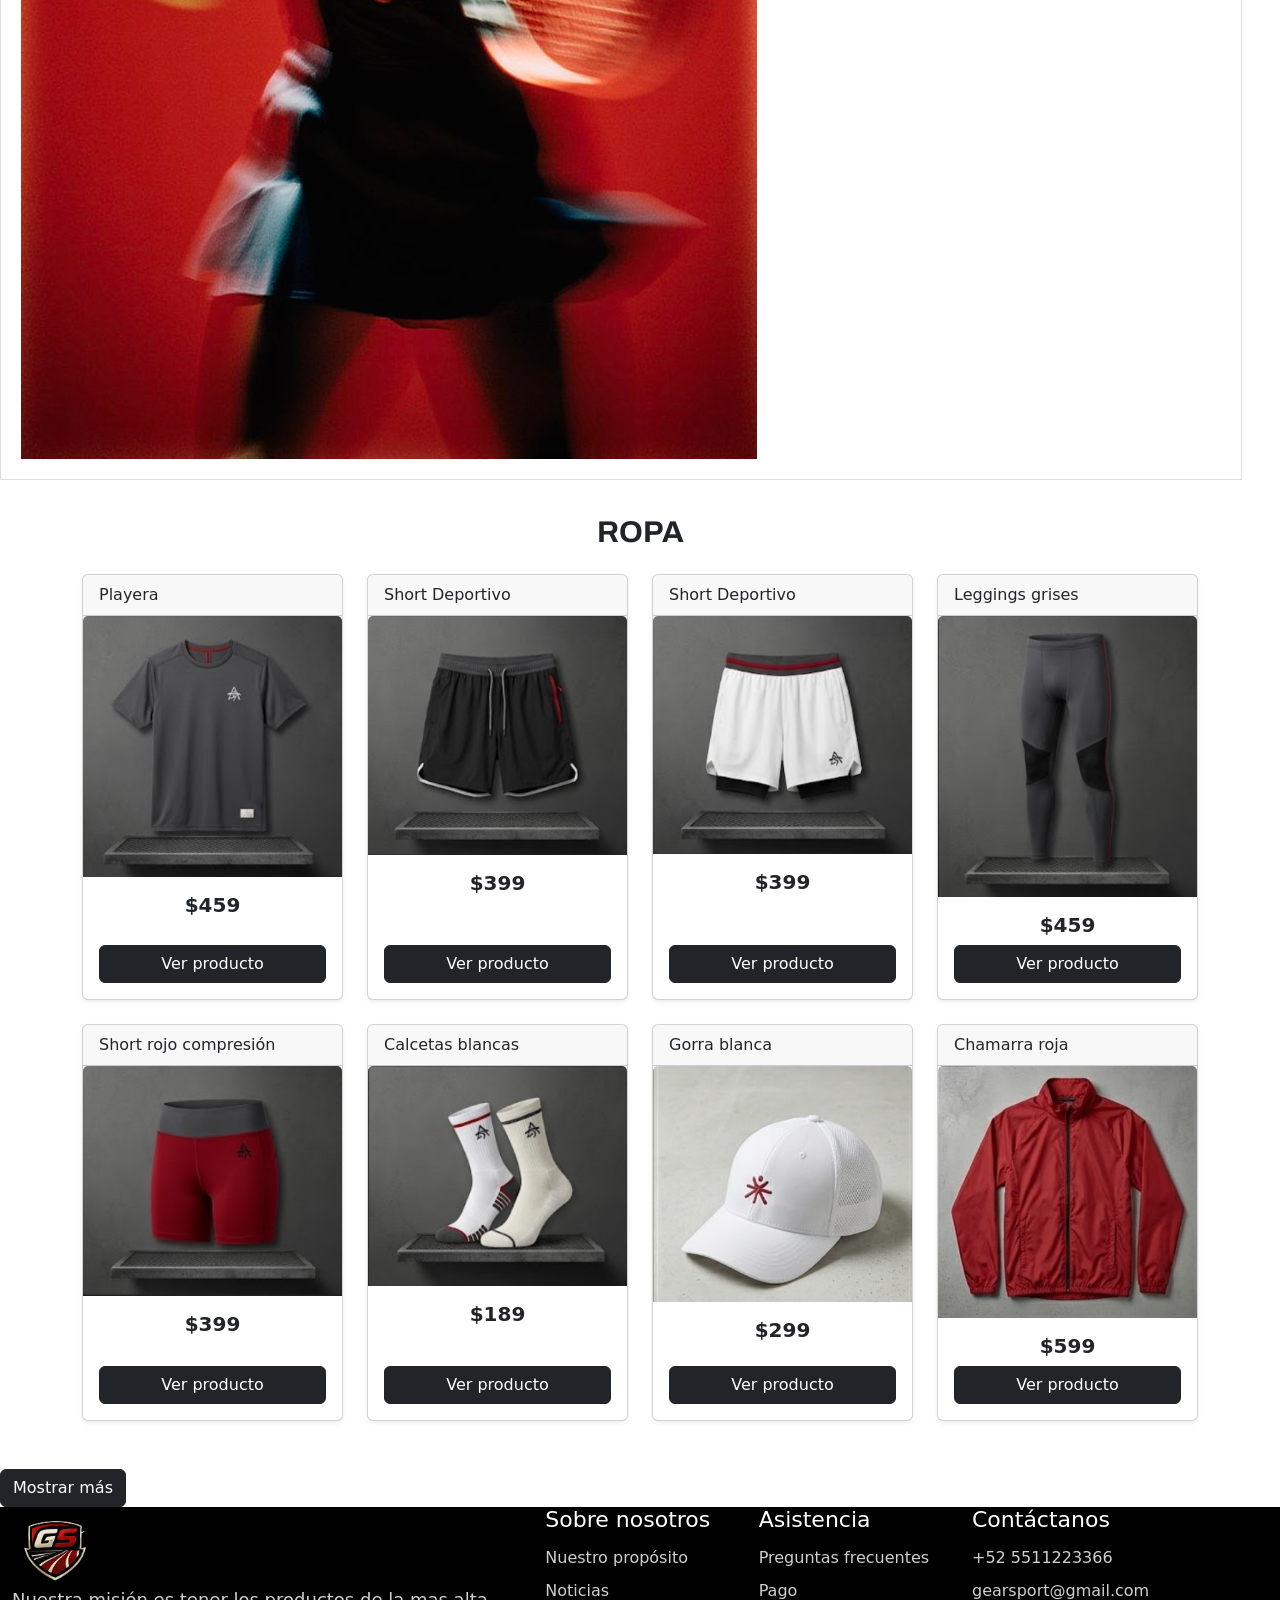
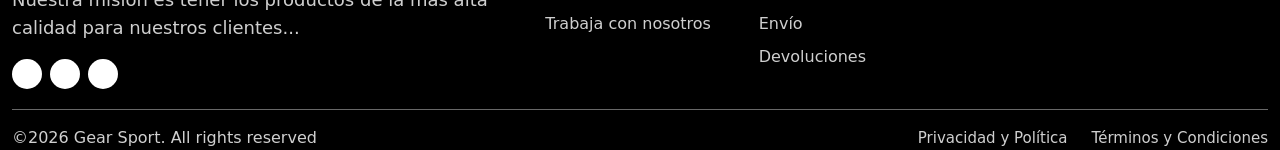
==== commit 51926ff3: "actualice las traducciones" ====
--- a/index.html
+++ b/index.html
@@ -1,453 +1,403 @@
-<html lang="es">
+<html lang="en">
 <head>
-  <meta charset="UTF-8">
-  <meta name="viewport" content="width=device-width, initial-scale=1.0">
-  <title>Gear Soprt</title>
-  <link href="https://cdn.jsdelivr.net/npm/bootstrap@5.3.8/dist/css/bootstrap.min.css" rel="stylesheet"
-    integrity="sha384-sRIl4kxILFvY47J16cr9ZwB07vP4J8+LH7qKQnuqkuIAvNWLzeN8tE5YBujZqJLB" crossorigin="anonymous">
-  <link href="style.css" rel="stylesheet" type="text/css" />
-  <link rel="stylesheet" href="https://cdn.jsdelivr.net/npm/bootstrap-icons@1.11.3/font/bootstrap-icons.min.css">
-
+    <meta charset="UTF-8">
+    <meta name="viewport" content="width=device-width, initial-scale=1.0">
+    <title>Document</title>
+    <link href="https://cdn.jsdelivr.net/npm/bootstrap@5.3.8/dist/css/bootstrap.min.css" rel="stylesheet" integrity="sha384-sRIl4kxILFvY47J16cr9ZwB07vP4J8+LH7qKQnuqkuIAvNWLzeN8tE5YBujZqJLB" crossorigin="anonymous">
+    <link href="style.css" rel="stylesheet" type="text/css" />
+    <link rel="preconnect" href="https://fonts.googleapis.com">
+    <link rel="preconnect" href="https://fonts.gstatic.com" crossorigin>
+    <link href="https://fonts.googleapis.com/css2?family=Archivo:ital,wght@0,100..900;1,100..900&display=swap" rel="stylesheet">
+    <meta name="viewport" content="width=device-width, initial-scale=1.0">
 </head>
-
 <body>
-  <nav class="navbar navbar-expand-lg">
+    <nav class="navbar navbar-expand-lg">
     <div class="container-fluid">
       <a href="index.html">
-        <img src="pic/logo.png" id="logo" alt="Logo">
+          <img src="pic/logo.png" id="logo" alt="Logo"> 
       </a>
-      <button class="navbar-toggler" type="button" data-bs-toggle="collapse" data-bs-target="#navbarSupportedContent"
-        aria-controls="navbarSupportedContent" aria-expanded="false" aria-label="Toggle navigation">
+      <button class="navbar-toggler" type="button" data-bs-toggle="collapse" data-bs-target="#navbarSupportedContent" aria-controls="navbarSupportedContent" aria-expanded="false" aria-label="Toggle navigation">
         <span class="navbar-toggler-icon"></span>
       </button>
       <div class="collapse navbar-collapse" id="navbarSupportedContent">
         <ul class="navbar-nav mx-auto mb-2 mb-lg-0">
+          <li class="nav-item dropdown">
+            <a class="nav-link dropdown-toggle" href="#" role="button" data-bs-toggle="dropdown" aria-expanded="false">
+              Deportes
+            </a>
+            <ul class="dropdown-menu">
+              <li><a class="dropdown-item" href="">Fútbol</a></li>
+              <li><a class="dropdown-item" href="">Baloncesto</a></li>
+              <li><a class="dropdown-item" href="">Voleibol</a></li>
+              <li><a class="dropdown-item" href="">Tenis</a></li>
+            </ul>
+          </li>
           <li class="nav-item">
-            <a class="nav-link" href="#deportes">
-              Deportes
-            </a>
+            <a class="nav-link" href="">Ropa</a>
           </li>
 
-          <li class="nav-item">
-            <a class="nav-link" href="#ropa">
-              Ropa
-            </a>
-          </li>
-
-            <li class="nav-item">
-            <a class="nav-link" href="#zapatos">
+          <li class="nav-item dropdown">
+            <a class="nav-link dropdown-toggle" href="#" role="button" data-bs-toggle="dropdown" aria-expanded="false">
               Zapatos
             </a>
-          </li>
+             <div class="dropdown-menu">
+
+             <button 
+               class="dropdown-item" data-category="Todos">
+               Todos
+             </button>
+
+             <button 
+               class="dropdown-item" data-category="Running">
+               Running
+             </button>
+
+             <button 
+               class="dropdown-item" data-category="Casual">
+               Casual 
+             </button>
+
+             <button 
+               class="dropdown-item" data-category="training">
+               Training
+             </button>
+
+             <button 
+               class="dropdown-item" data-category="Basketball">
+               Basketball
+             </button>
+             </div>
 
         </ul>
         <form class="d-flex" role="search">
-          <input class="form-control me-2" type="search" placeholder="Search" aria-label="Search" />
+          <input class="form-control me-2" type="search" placeholder="Search" aria-label="Search"/>
           <button class="btn btn-outline-success" type="submit">Search</button>
         </form>
-        <a href="carrito.html">
-          <img src="pic/carro.png" class="icon" alt="Carro de compras">
+        <a href="">
+                  <img src="pic/carro.png" class="icon" alt="Carro de compras"> 
         </a>
         <a href="">
-          <img src="pic/usuario.png" class="icon" alt="Usuario">
+                  <img src="pic/usuario.png" class="icon" alt="Usuario"> 
         </a>
       </div>
     </div>
   </nav>
-
+  
   <div class="banner">
     <img src="pic/banner.jpg" alt="">
     <div class="titulo">Colección de verano</div>
     <div id="subtitulo">Comprar</div>
   </div>
 
-  <section id="deportes"></section>
+  <div>
     <h1 class="subtemas">Encuentra tu deporte</h1>
-    <div class="grid-container">
+      <div class="grid-container">
       <div class="grid-item">
-        <header>
-          <h2>Fútbol</h2>
-        </header>
-        <img id="ImgDep" src="pic/phillipkofler-soccer-606235_1920.jpg" alt="Fútbol">
-      </div>
-
+        <img src="pic/futbol.jpg" alt="Futbol">
+        <span class="item-text">Voleibol</span>
+      </div>
       <div class="grid-item">
-        <header>
-          <h2>Tenis</h2>
-        </header>
-        <img id="ImgDep" src="pic/planet_fox-tennis-ball-7138046_1920.jpg" alt="Tenis">
-      </div>
-
+        <img src="pic/baloncesto.jpg" alt="">
+        <span class="item-text">Baloncesto</span>
+      </div>
       <div class="grid-item">
-        <header>
-          <h2>Basketball</h2>
-        </header>
-        <img id="ImgDep" src="pic/patricaaaaaaa-sports-5245098_1920.jpg" alt="Basketball">
-      </div>
+        <img src="pic/voleibol.jpg" alt="Voleibol">
+         <span class="item-text">Voleibol</span>
+      </div>
+      <div class="grid-item">
+        <img src="pic/tenis.jpg" alt="Tenis">
+        <span class="item-text">Tenis</span>
+      </div>
+      </div>
+  </div>
+
+</body>
+
+<div>
+<section class="ropa-section">
+  <div class="container text-center my-4">
+    <h1 class="subtemas text-center mb-4">Ropa</h1>
+    
+    <!-- El contenedor row maneja de forma automática el tamaño -->
+    <div class="row row-cols-1 row-cols-sm-2 row-cols-md-4 g-4">
+      
+      <!-- Tarjeta 1 -->
+      <div class="col">
+        <div class="card text-center h-100 shadow-sm">
+          <div class="card-header d-flex justify-content-between align-items-center">
+            <span>Playera</span>
+            <i class="bi bi-cart"></i> 
+          </div>
+          <img src="/img-ropa/Playera deportiva.png" class="card-img-top" alt="Playera deportiva">
+          <div class="card-body d-flex flex-column justify-content-between">
+            <h5 class="card-title fw-bold">$459</h5>
+            <a href="carrito.html" class="btn btn-dark w-100">
+              <i class="bi bi-cart"></i> Ver producto
+            </a>
+          </div>
+        </div>
+      </div>
+      
+      <!-- Tarjeta 2 -->
+      <div class="col">
+        <div class="card text-center h-100 shadow-sm">
+          <div class="card-header d-flex justify-content-between align-items-center">
+            <span>Short Deportivo</span>
+            <i class="bi bi-cart"></i> 
+          </div>
+          <img src="/img-ropa/Short Deportivo.png" class="card-img-top" alt="Short Deportivo">
+          <div class="card-body d-flex flex-column justify-content-between">
+            <h5 class="card-title fw-bold">$399</h5>
+            <a href="carrito.html" class="btn btn-dark w-100">
+              <i class="bi bi-cart"></i> Ver producto
+            </a>
+          </div>
+        </div>
+      </div>
+      
+      <!-- Tarjeta 3 -->
+      <div class="col">
+        <div class="card text-center h-100 shadow-sm">
+          <div class="card-header d-flex justify-content-between align-items-center">
+            <span>Short Deportivo</span>
+            <i class="bi bi-cart"></i> 
+          </div>
+          <img src="/img-ropa/Short Deportivo blanco.png" class="card-img-top" alt="Short deportivo blanco">
+          <div class="card-body d-flex flex-column justify-content-between">
+            <h5 class="card-title fw-bold">$399</h5>
+            <a href="carrito.html" class="btn btn-dark w-100">
+              <i class="bi bi-cart"></i> Ver producto
+            </a>
+          </div>
+        </div>
+      </div>
+      
+      <!-- Tarjeta 4 -->
+      <div class="col">
+        <div class="card text-center h-100 shadow-sm">
+          <div class="card-header d-flex justify-content-between align-items-center">
+            <span>Leggings grises</span>
+            <i class="bi bi-cart"></i> 
+          </div>
+          <img src="/img-ropa/Leggings grises.png" class="card-img-top" alt="Leggings grises">
+          <div class="card-body d-flex flex-column justify-content-between">
+            <h5 class="card-title fw-bold">$459</h5>
+            <a href="carrito.html" class="btn btn-dark w-100">
+              <i class="bi bi-cart"></i> Ver producto
+            </a>
+          </div>
+        </div>
+      </div>
+      
+      <!-- Tarjeta 5 -->
+      <div class="col">
+        <div class="card text-center h-100 shadow-sm">
+          <div class="card-header d-flex justify-content-between align-items-center">
+            <span>Short rojo compresión</span>
+            <i class="bi bi-cart"></i> 
+          </div>
+          <img src="/img-ropa/Short rojo compresión.png" class="card-img-top" alt="Short rojo compresión">
+          <div class="card-body d-flex flex-column justify-content-between">
+            <h5 class="card-title fw-bold">$399</h5>
+            <a href="carrito.html" class="btn btn-dark w-100">
+              <i class="bi bi-cart"></i> Ver producto
+            </a>
+          </div>
+        </div>
+      </div>
+      
+      <!-- Tarjeta 6 -->
+      <div class="col">
+        <div class="card text-center h-100 shadow-sm">
+          <div class="card-header d-flex justify-content-between align-items-center">
+            <span>Calcetas blancas</span>
+            <i class="bi bi-cart"></i> 
+          </div>
+          <img src="/img-ropa/Calcetas blancas.png" class="card-img-top" alt="Calcetas blancas"> 
+          <div class="card-body d-flex flex-column justify-content-between">
+            <h5 class="card-title fw-bold">$189</h5>
+            <a href="carrito.html" class="btn btn-dark w-100">
+              <i class="bi bi-cart"></i> Ver producto
+            </a>
+          </div>
+        </div>
+      </div>
+      
+      <!-- Tarjeta 7 -->
+      <div class="col">
+        <div class="card text-center h-100 shadow-sm">
+          <div class="card-header d-flex justify-content-between align-items-center">
+            <span>Gorra blanca</span>
+            <i class="bi bi-cart"></i> 
+          </div>
+          <img src="/img-ropa/Gorra blanca.png" class="card-img-top" alt="Gorra blanca"> 
+          <div class="card-body d-flex flex-column justify-content-between">
+            <h5 class="card-title fw-bold">$299</h5>
+            <a href="carrito.html" class="btn btn-dark w-100">
+              <i class="bi bi-cart"></i> Ver producto
+            </a>
+          </div>
+        </div>
+      </div>
+
+      <!-- Tarjeta 8 -->
+      <div class="col">
+        <div class="card text-center h-100 shadow-sm">
+          <div class="card-header d-flex justify-content-between align-items-center">
+            <span>Chamarra roja</span>
+            <i class="bi bi-cart"></i> 
+          </div>
+          <img src="/img-ropa/Chamarra roja.png" class="card-img-top" alt="Chamarra roja"> 
+          <div class="card-body d-flex flex-column justify-content-between">
+            <h5 class="card-title fw-bold">$599</h5>
+            <a href="carrito.html" class="btn btn-dark w-100">
+              <i class="bi bi-cart"></i> Ver producto
+            </a>
+          </div>
+        </div>
+      </div>
+
+    </div> <!-- Cierre row -->
+  </div> <!-- Cierre container -->
+</section>
+
+
+        
+
+      </div>
+      
+      <button class="btn btn-dark mt-4">Mostrar más</button>
     </div>
-  </section>
-
-<section id="zapatos">
-            <h2 class="section-title">Zapatos</h2>
-            <div class="productos-grid">
-
-             <div class="zapatos-card">
-               <img src="pic/stux-running-shoe-371625_1920.jpg" alt="Zapato running azul">
-               <h3>Runner XPro </h3>
-               <p class="categoria">Running</p>
-               <p class="precio">$689.00 MXN</p>
-             </div>
-
-             <div class="zapatos-card">
-               <img src="pic/wichilopochtli-tennis-3558261_1920.jpg" alt="Zapato Casual">
-               <h3>Urban Classic</h3>
-               <p class="categoria">Casual</p>
-               <p class="precio">$799.00 MXN</p>
-             </div>
-
-             <div class="zapatos-card">
-               <img src="pic/stux-running-shoe-371624_1920.jpg" alt="Zapato running rosa">
-               <h3>Runner XPro II</h3>
-               <p class="categoria">Running</p>
-               <p class="precio">$960.00 MXN</p>
-             </div>
-
-             <div class="zapatos-card">
-               <img src="pic/stevepb-shoes-584850_1920.jpg" alt="Zapato Training café">
-               <h3>Flex Trainer</h3>
-               <p class="categoria">Training</p>
-               <p class="precio">$750.000 MXN</p>
-             </div>
-
-             <div class="zapatos-card">
-               <img src="pic/olpi-shoes-832875_1920.jpg" alt="Zapato Casual">
-               <h3>Urban Soft</h3>
-               <p class="categoria">Casual</p>
-               <p class="precio">$830.00 MXN</p>
-             </div>
-
-             <div class="zapatos-card">
-               <img src="pic/huyhoang1009-lebron-5048790_1920.jpg" alt="Zapato Basketball Negro">
-               <h3>Air Jumper</h3>
-               <p class="categoria">Basketball</p>
-              <p class="precio">$2,500.00 MXN</p>
-             </div>
-
-             </div>
-           </section>
-
-</body>
-<script src="https://cdn.jsdelivr.net/npm/bootstrap@5.3.8/dist/js/bootstrap.bundle.min.js" integrity="sha384-FKyoEForCGlyvwx9Hj09JcYn3nv7wiPVlz7YYwJrWVcXK/BmnVDxM+D2scQbITxI" crossorigin="anonymous"></script>
-</html>
-
-<div class="container text-center">
-
-  <div class="row g-4">
-
-  <section id="ropa">
-    <h2 class="section-title">Ropa</h2>
-    <div class="col-6 col-md-3">
-      <div class="card h-100">
-
-        <div class="card" style="width: 16rem;">
-          <img src="img-ropa/Captura de pantalla 2026-08-17 153438.png" class="card-img-top" alt="...">
-          <div class="card-body">
-            <h5 class="card-title">Playera</h5>
-            <p class="card-text">$459.</p>
-            <button class="btn btn-dark w-100" data-bs-toggle="modal" data-bs-target="#productoModal"
-              onclick="mostrarProducto(1)">Ver producto</button>
-          </div>
-        </div>
-
-        <div class="card" style="width: 18rem;">
-          <img src="img-ropa/Captura de pantalla 2026-08-17 153447.png" class="card-img-top" alt="...">
-          <div class="card-body">
-            <h5 class="card-title">C</h5>
-            <p class="card-text">Some quick example text to build on the card title and make up the bulk of the card’s
-              content.</p>
-            <button class="btn btn-dark w-100" data-bs-toggle="modal" data-bs-target="#productoModal"
-              onclick="mostrarProducto(2)">Ver producto</button>
-          </div>
-        </div>
-
-        <div class="card" style="width: 18rem;">
-          <img src="img-ropa/Captura de pantalla 2026-08-17 153451.png" class="card-img-top" alt="...">
-          <div class="card-body">
-            <h5 class="card-title">C</h5>
-            <p class="card-text">Some quick example text to build on the card title and make up the bulk of the card’s
-              content.</p>
-            <button class="btn btn-dark w-100" data-bs-toggle="modal" data-bs-target="#productoModal"
-              onclick="mostrarProducto(3)">Ver producto</button>
-          </div>
-        </div>
-
-        <div class="card" style="width: 18rem;">
-          <img src="img-ropa/Captura de pantalla 2026-08-17 153503.png" class="card-img-top" alt="...">
-          <div class="card-body">
-            <h5 class="card-title">C</h5>
-            <p class="card-text">Some quick example text to build on the card title and make up the bulk of the card’s
-              content.</p>
-            <button class="btn btn-dark w-100" data-bs-toggle="modal" data-bs-target="#productoModal"
-              onclick="mostrarProducto(4)">Ver producto</button>
-          </div>
-        </div>
-
-        <div class="card" style="width: 18rem;">
-          <img src="img-ropa/Captura de pantalla 2026-08-17 153506.png" class="card-img-top" alt="...">
-          <div class="card-body">
-            <h5 class="card-title">C</h5>
-            <p class="card-text">Some quick example text to build on the card title and make up the bulk of the card’s
-              content.</p>
-            <button class="btn btn-dark w-100" data-bs-toggle="modal" data-bs-target="#productoModal"
-              onclick="mostrarProducto(5)">Ver producto</button>
-          </div>
-        </div>
-
-        <div class="card" style="width: 18rem;">
-          <img src="img-ropa/Captura de pantalla 2026-08-17 153511.png" class="card-img-top" alt="...">
-          <div class="card-body">
-            <h5 class="card-title">C</h5>
-            <p class="card-text">Some quick example text to build on the card title and make up the bulk of the card’s
-              content.</p>
-            <button class="btn btn-dark w-100" data-bs-toggle="modal" data-bs-target="#productoModal"
-              onclick="mostrarProducto(6)">Ver producto</button>
-          </div>
-        </div>
-      </div>
-   </section>
+
+
+    <footer class="footer text-white" style="background-color: black;">
+
+    <!-- Parte superior -->
+    <div class="container-fluid">
+
+      <div class="row">
+
+        <!-- Logo -->
+        <div class="col-12 col-md-5 mb-4 mb-md-0">
+
+          <img src="pic/logo.png" id="imagen-logo">
+
+          <p class="footer-text">
+            Nuestra misión es tener los productos de la mas alta calidad para nuestros clientes...
+          </p>
+
+          <!-- Redes sociales -->
+          <div class="d-flex gap-2 mt-3">
+            <a href="https://facebook.com" class="social-icon" target="_blank" rel="noopener noreferrer" aria-label="Facebook">
+              <i class="bi bi-facebook"></i>
+            </a>
+            <a href="https://instagram.com" class="social-icon" target="_blank" rel="noopener noreferrer" aria-label="Instagram">
+              <i class="bi bi-instagram"></i>
+            </a>
+            <a href="https://twitter.com" class="social-icon" target="_blank" rel="noopener noreferrer" aria-label="Twitter">
+              <i class="bi bi-twitter-x"></i>
+            </a>
+          </div>
+
+        </div>
+
+
+        <!-- Sobre nosotros -->
+        <div class="col-6 col-md-2 mb-4 mb-md-0">
+
+          <h6>Sobre nosotros</h6>
+
+          <ul class="list-unstyled">
+            <li>
+              <a href="#">Nuestro propósito</a>
+            </li>
+
+            <li>
+              <a href="#">Noticias</a>
+            </li>
+
+            <li>
+              <a href="#">Trabaja con nosotros</a>
+            </li>
+          </ul>
+
+        </div>
+
+
+        <!-- Asistencia -->
+        <div class="col-6 col-md-2 mb-4 mb-md-0">
+
+          <h6>Asistencia</h6>
+
+          <ul class="list-unstyled">
+            <li>
+              <a href="#">Preguntas frecuentes</a>
+            </li>
+
+            <li>
+              <a href="#">Pago</a>
+            </li>
+
+            <li>
+              <a href="#">Envío</a>
+            </li>
+
+            <li>
+              <a href="#">Devoluciones</a>
+            </li>
+          </ul>
+
+        </div>
+
+
+        <!-- Contacto -->
+        <div class="col-12 col-md-3">
+
+          <h6>Contáctanos</h6>
+
+          <ul class="list-unstyled">
+            <li>
+              <a href="tel:+52566952496">
+                +52 5511223366
+              </a>
+            </li>
+
+            <li>
+              <a href="mailto:correo09@gmail.com">
+                gearsport@gmail.com
+              </a>
+            </li>
+          </ul>
+
+        </div>
+
+      </div>
 
     </div>
 
-    <footer class="footer text-white" style="background-color: black;">
-      <!-- Parte superior -->
-      <div class="container-fluid">
-        <div class="row">
-          <!-- Logo -->
-          <div class="col-12 col-md-5 mb-4 mb-md-0">
-
-            <img src="pic/logo.png" id="imagen-logo">
-            <p class="footer-text">
-              Nuestra misión es tener los productos de la mas alta calidad para nuestros clientes...
-            </p>
-
-            <!-- Redes sociales -->
-            <div class="d-flex gap-2 mt-3">
-              <a href="https://facebook.com" class="social-icon" target="_blank" rel="noopener noreferrer"
-                aria-label="Facebook">
-                <i class="bi bi-facebook"></i>
-              </a>
-              <a href="https://instagram.com" class="social-icon" target="_blank" rel="noopener noreferrer"
-                aria-label="Instagram">
-                <i class="bi bi-instagram"></i>
-              </a>
-              <a href="https://twitter.com" class="social-icon" target="_blank" rel="noopener noreferrer"
-                aria-label="Twitter">
-                <i class="bi bi-twitter-x"></i>
-              </a>
-            </div>
-          </div>
-
-          <!-- Sobre nosotros -->
-          <div class="col-6 col-md-2 mb-4 mb-md-0">
-            <h6>Sobre nosotros</h6>
-            <ul class="list-unstyled">
-              <li>
-                <a href="#">Nuestro propósito</a>
-              </li>
-              <li>
-                <a href="#">Noticias</a>
-              </li>
-              <li>
-                <a href="#">Trabaja con nosotros</a>
-              </li>
-            </ul>
-          </div>
-
-          <!-- Asistencia -->
-          <div class="col-6 col-md-2 mb-4 mb-md-0">
-            <h6>Asistencia</h6>
-            <ul class="list-unstyled">
-              <li>
-                <a href="#">Preguntas frecuentes</a>
-              </li>
-              <li>
-                <a href="#">Pago</a>
-              </li>
-              <li>
-                <a href="#">Envío</a>
-              </li>
-              <li>
-                <a href="#">Devoluciones</a>
-              </li>
-            </ul>
-          </div>
-
-          <!-- Contacto -->
-          <div class="col-12 col-md-3">
-            <h6>Contáctanos</h6>
-            <ul class="list-unstyled">
-              <li>
-                <a href="tel:+52566952496">
-                  +52 5511223366
-                </a>
-              </li>
-              <li>
-                <a href="mailto:correo09@gmail.com">
-                  gearsport@gmail.com
-                </a>
-              </li>
-            </ul>
-          </div>
-        </div>
-      </div>
-      <!-- Parte inferior -->
-      <div class="container-fluid">
-        <div
-          class="footer-bottom d-flex flex-column flex-md-row justify-content-between align-items-start align-items-md-center">
-          <p class="mb-3 mb-md-0">
-            ©2026 Gear Sport. All rights reserved
-          </p>
-          <div class="d-flex gap-4">
-            <a href="#">Privacidad y Política</a>
-            <a href="#">Términos y Condiciones</a>
-          </div>
-        </div>
-      </div>
-    </footer>
+
+    <!-- Parte inferior -->
+    <div class="container-fluid">
+
+      <div
+        class="footer-bottom d-flex flex-column flex-md-row justify-content-between align-items-start align-items-md-center">
+
+        <p class="mb-3 mb-md-0">
+          ©2026 Gear Sport. All rights reserved
+        </p>
+
+        <div class="d-flex gap-4">
+          <a href="#">Privacidad y Política</a>
+          <a href="#">Términos y Condiciones</a>
+        </div>
+
+      </div>
+
+    </div>
+
+  </footer>
   </div>
-  <!-- MODAL PRODUCTO -->
-
-<div 
-    class="modal fade" 
-    id="productoModal" 
-    tabindex="-1"
-    aria-labelledby="productoModalLabel"
-    aria-hidden="true"
->
-
-    <div class="modal-dialog modal-lg modal-dialog-centered">
-
-        <div class="modal-content">
-
-            <!-- HEADER -->
-
-            <div class="modal-header">
-
-                <h5 
-                    class="modal-title"
-                    id="productoModalLabel"
-                >
-                    Producto
-                </h5>
-
-                <button
-                    type="button"
-                    class="btn-close"
-                    data-bs-dismiss="modal"
-                    aria-label="Cerrar"
-                ></button>
-
-            </div>
-
-
-            <!-- BODY -->
-
-            <div class="modal-body">
-
-                <div class="row">
-
-                    <!-- IMAGEN -->
-
-                    <div class="col-md-6">
-
-                        <img
-                            id="modalImagen"
-                            src=""
-                            alt=""
-                            class="img-fluid rounded"
-                        >
-
-                    </div>
-
-
-                    <!-- INFORMACIÓN -->
-
-                    <div class="col-md-6">
-
-                        <h2 id="modalNombre">
-                            Producto
-                        </h2>
-
-                        <h4 
-                            id="modalPrecio"
-                            class="mb-4"
-                        >
-                            $0.00
-                        </h4>
-
-
-                        <p id="modalDescripcion">
-                            Descripción del producto.
-                        </p>
-
-
-                        <h6>
-                            Características
-                        </h6>
-
-                        <ul id="modalCaracteristicas">
-                        </ul>
-
-
-                        <!-- CANTIDAD -->
-
-                        <div class="mb-3">
-
-                            <label 
-                                for="cantidadProducto"
-                                class="form-label"
-                            >
-                                Cantidad
-                            </label>
-
-                            <input
-                                type="number"
-                                id="cantidadProducto"
-                                class="form-control"
-                                value="1"
-                                min="1"
-                            >
-
-                        </div>
-
-
-                        <!-- AGREGAR AL CARRITO -->
-
-                        <button
-                            id="btnAgregarModal"
-                            class="btn btn-dark w-100"
-                        >
-                            🛒 Agregar al carrito
-                        </button>
-
-                    </div>
-
-                </div>
-
-            </div>
-
-        </div>
-
-    </div>
-
-</div>
-  </body>
-  <script src="https://cdn.jsdelivr.net/npm/bootstrap@5.3.3/dist/js/bootstrap.bundle.min.js">
-  </script>
-
-  <script src="script.js"></script>
-  <script src="productos.js"></script>
-  <script src="https://cdn.jsdelivr.net/npm/bootstrap@5.3.8/dist/js/bootstrap.bundle.min.js"
-    integrity="sha384-FKyoEForCGlyvwx9Hj09JcYn3nv7wiPVlz7YYwJrWVcXK/BmnVDxM+D2scQbITxI"
-    crossorigin="anonymous"></script>
-  </html>+    
+    
+    <script src="https://cdn.jsdelivr.net/npm/bootstrap@5.3.8/dist/js/bootstrap.bundle.min.js" integrity="sha384-FKyoEForCGlyvwx9Hj09JcYn3nv7wiPVlz7YYwJrWVcXK/BmnVDxM+D2scQbITxI" crossorigin="anonymous"></script>
+    </html>
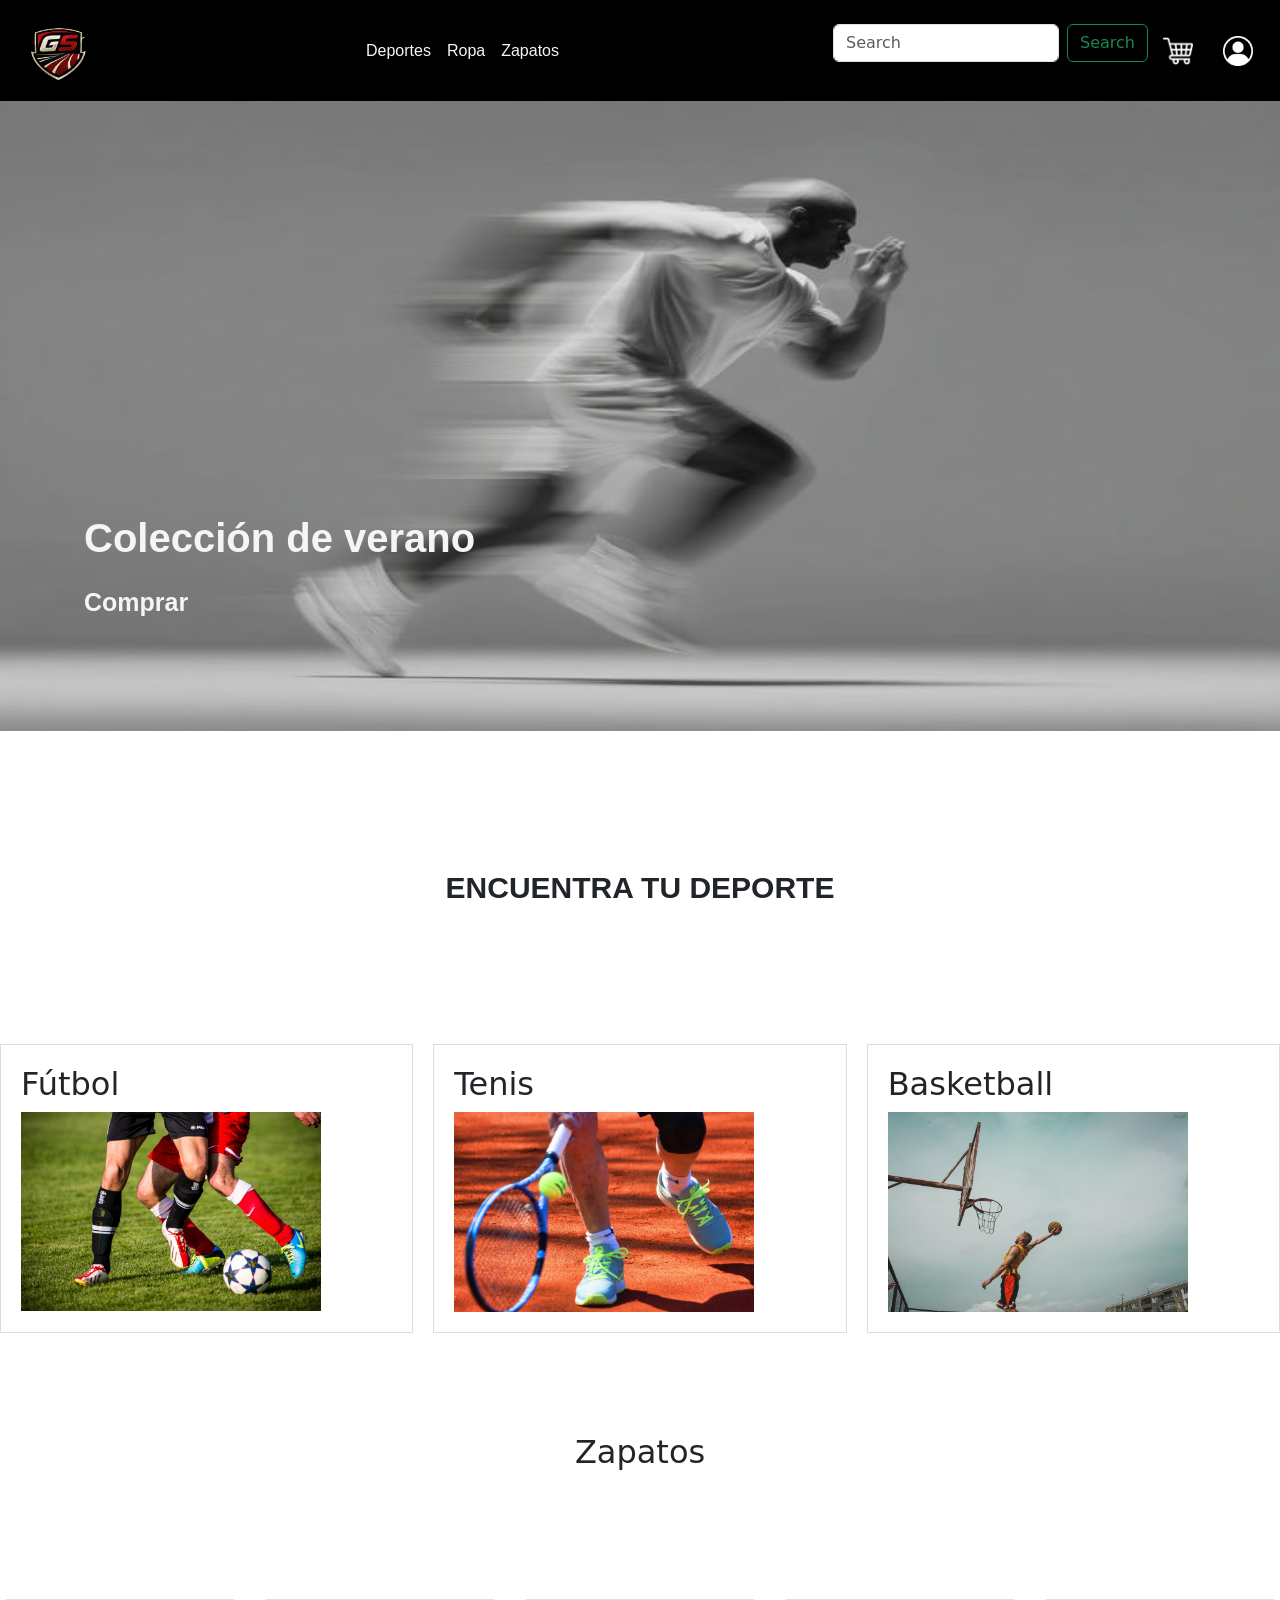
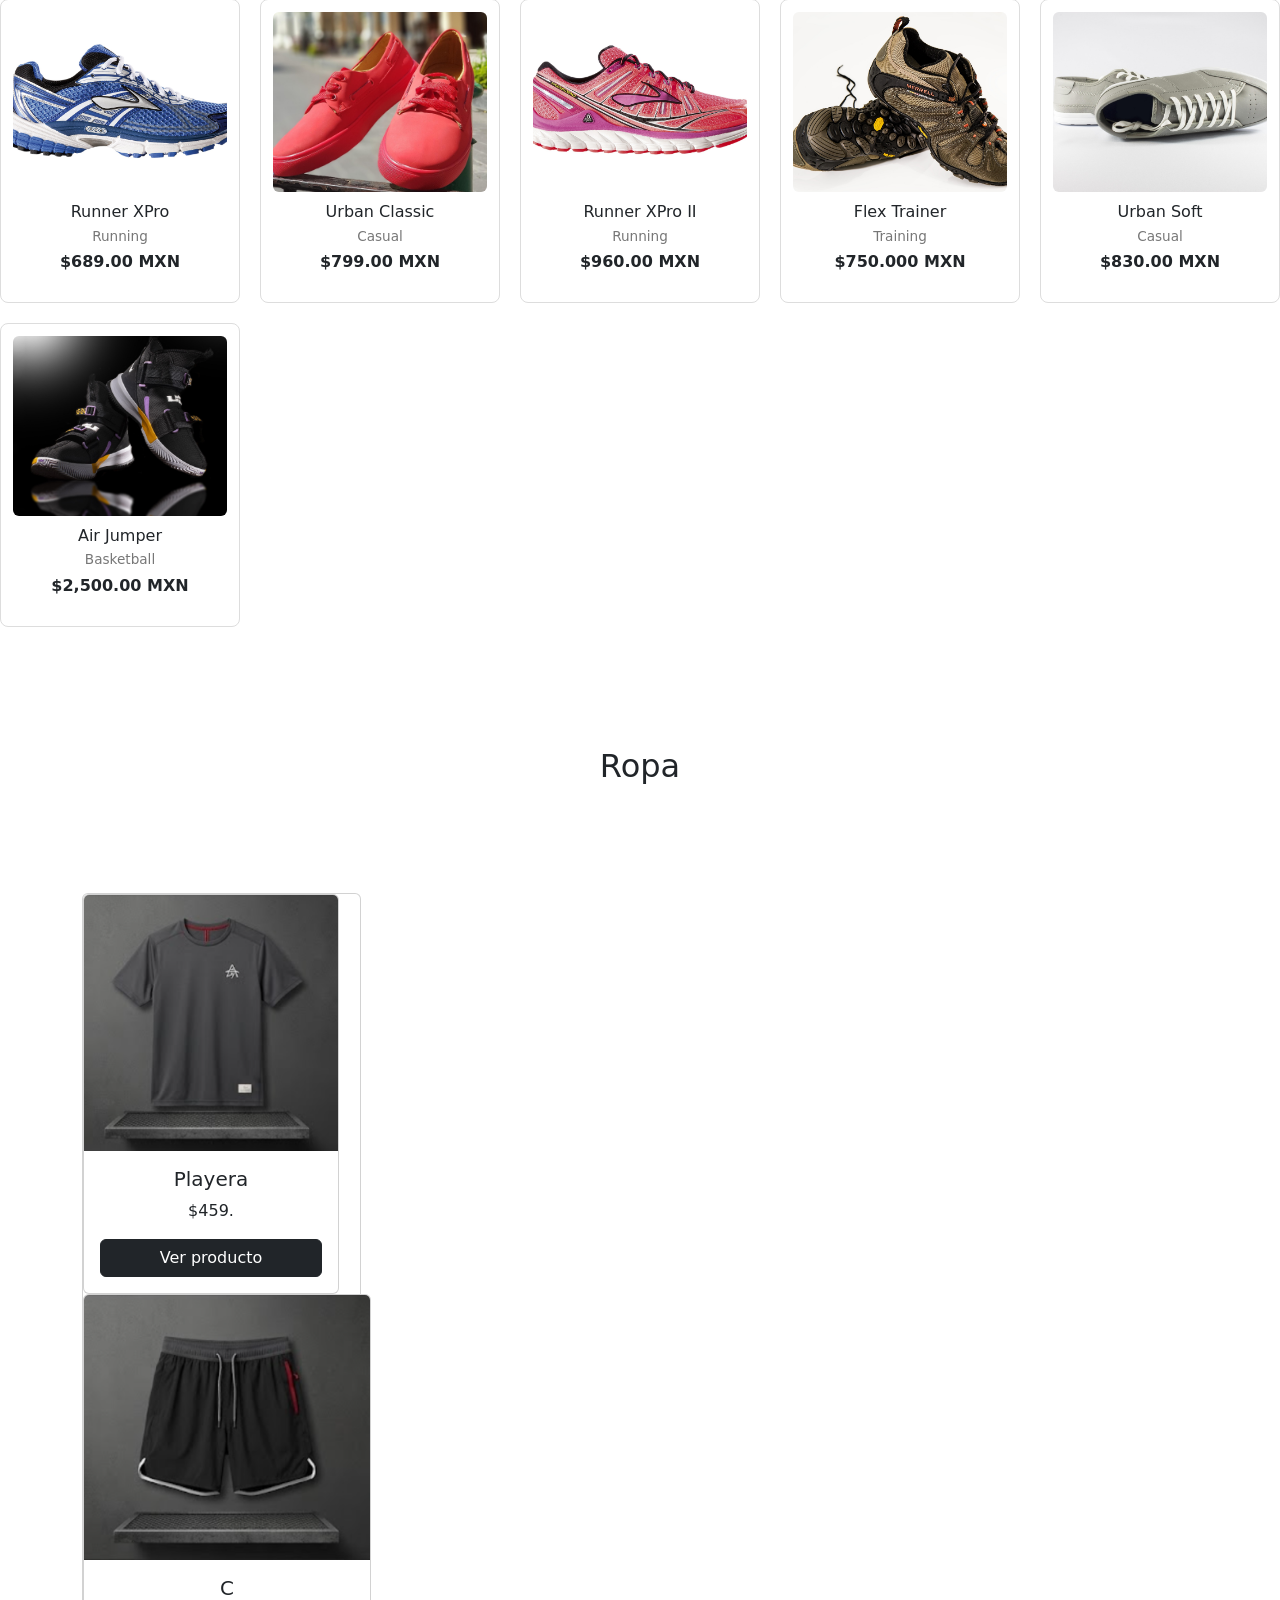
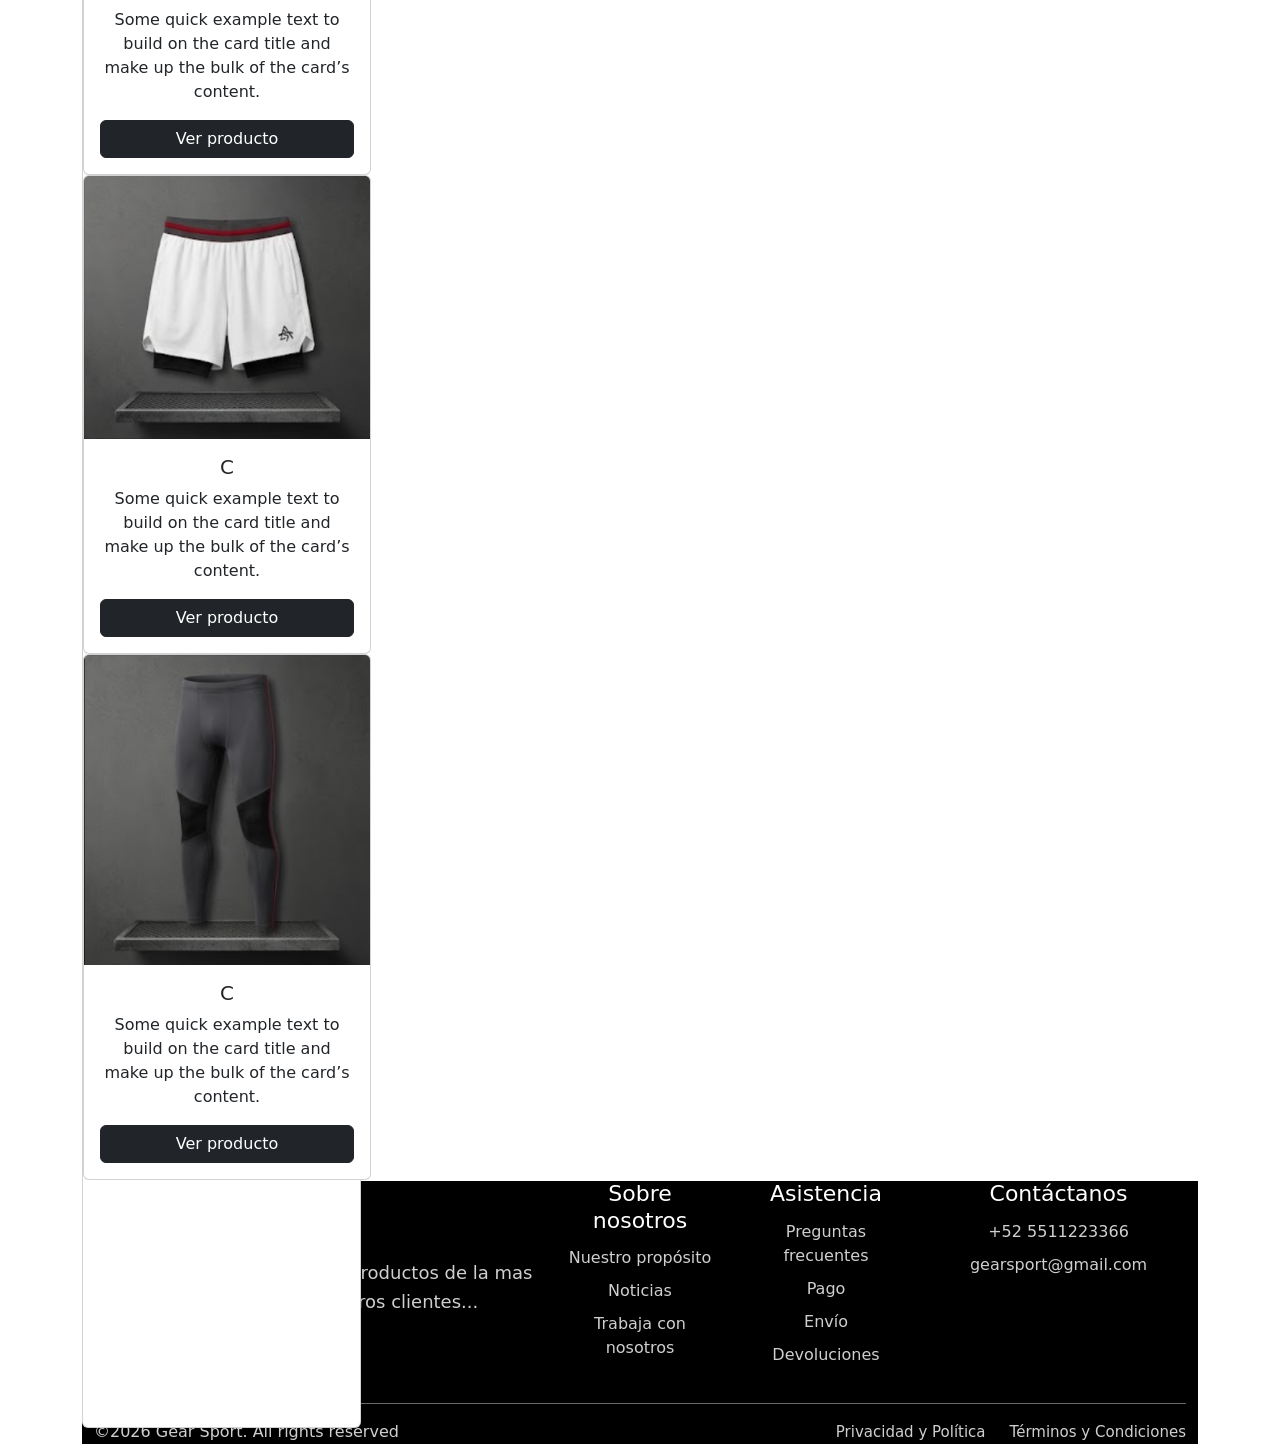
==== commit 7a9fe2fa: "se agrega el carrito otra vez" ====
--- a/index.html
+++ b/index.html
@@ -1,403 +1,438 @@
-<html lang="en">
+<html lang="es">
 <head>
-    <meta charset="UTF-8">
-    <meta name="viewport" content="width=device-width, initial-scale=1.0">
-    <title>Document</title>
-    <link href="https://cdn.jsdelivr.net/npm/bootstrap@5.3.8/dist/css/bootstrap.min.css" rel="stylesheet" integrity="sha384-sRIl4kxILFvY47J16cr9ZwB07vP4J8+LH7qKQnuqkuIAvNWLzeN8tE5YBujZqJLB" crossorigin="anonymous">
-    <link href="style.css" rel="stylesheet" type="text/css" />
-    <link rel="preconnect" href="https://fonts.googleapis.com">
-    <link rel="preconnect" href="https://fonts.gstatic.com" crossorigin>
-    <link href="https://fonts.googleapis.com/css2?family=Archivo:ital,wght@0,100..900;1,100..900&display=swap" rel="stylesheet">
-    <meta name="viewport" content="width=device-width, initial-scale=1.0">
+  <meta charset="UTF-8">
+  <meta name="viewport" content="width=device-width, initial-scale=1.0">
+  <title>Gear Soprt</title>
+  <link href="https://cdn.jsdelivr.net/npm/bootstrap@5.3.8/dist/css/bootstrap.min.css" rel="stylesheet"
+    integrity="sha384-sRIl4kxILFvY47J16cr9ZwB07vP4J8+LH7qKQnuqkuIAvNWLzeN8tE5YBujZqJLB" crossorigin="anonymous">
+  <link href="style.css" rel="stylesheet" type="text/css" />
+  <link rel="stylesheet" href="https://cdn.jsdelivr.net/npm/bootstrap-icons@1.11.3/font/bootstrap-icons.min.css">
+
 </head>
+
 <body>
-    <nav class="navbar navbar-expand-lg">
+  <nav class="navbar navbar-expand-lg">
     <div class="container-fluid">
       <a href="index.html">
-          <img src="pic/logo.png" id="logo" alt="Logo"> 
+        <img src="pic/logo.png" id="logo" alt="Logo">
       </a>
-      <button class="navbar-toggler" type="button" data-bs-toggle="collapse" data-bs-target="#navbarSupportedContent" aria-controls="navbarSupportedContent" aria-expanded="false" aria-label="Toggle navigation">
+      <button class="navbar-toggler" type="button" data-bs-toggle="collapse" data-bs-target="#navbarSupportedContent"
+        aria-controls="navbarSupportedContent" aria-expanded="false" aria-label="Toggle navigation">
         <span class="navbar-toggler-icon"></span>
       </button>
       <div class="collapse navbar-collapse" id="navbarSupportedContent">
         <ul class="navbar-nav mx-auto mb-2 mb-lg-0">
-          <li class="nav-item dropdown">
-            <a class="nav-link dropdown-toggle" href="#" role="button" data-bs-toggle="dropdown" aria-expanded="false">
+          <li class="nav-item">
+            <a class="nav-link" href="#deportes">
               Deportes
             </a>
-            <ul class="dropdown-menu">
-              <li><a class="dropdown-item" href="">Fútbol</a></li>
-              <li><a class="dropdown-item" href="">Baloncesto</a></li>
-              <li><a class="dropdown-item" href="">Voleibol</a></li>
-              <li><a class="dropdown-item" href="">Tenis</a></li>
-            </ul>
           </li>
+
           <li class="nav-item">
-            <a class="nav-link" href="">Ropa</a>
+            <a class="nav-link" href="#ropa">
+              Ropa
+            </a>
           </li>
 
-          <li class="nav-item dropdown">
-            <a class="nav-link dropdown-toggle" href="#" role="button" data-bs-toggle="dropdown" aria-expanded="false">
+            <li class="nav-item">
+            <a class="nav-link" href="#zapatos">
               Zapatos
             </a>
-             <div class="dropdown-menu">
-
-             <button 
-               class="dropdown-item" data-category="Todos">
-               Todos
-             </button>
-
-             <button 
-               class="dropdown-item" data-category="Running">
-               Running
-             </button>
-
-             <button 
-               class="dropdown-item" data-category="Casual">
-               Casual 
-             </button>
-
-             <button 
-               class="dropdown-item" data-category="training">
-               Training
-             </button>
-
-             <button 
-               class="dropdown-item" data-category="Basketball">
-               Basketball
-             </button>
-             </div>
+          </li>
 
         </ul>
         <form class="d-flex" role="search">
-          <input class="form-control me-2" type="search" placeholder="Search" aria-label="Search"/>
+          <input class="form-control me-2" type="search" placeholder="Search" aria-label="Search" />
           <button class="btn btn-outline-success" type="submit">Search</button>
         </form>
-        <a href="">
-                  <img src="pic/carro.png" class="icon" alt="Carro de compras"> 
+        <a href="carrito.html">
+          <img src="pic/carro.png" class="icon" alt="Carro de compras">
         </a>
         <a href="">
-                  <img src="pic/usuario.png" class="icon" alt="Usuario"> 
+          <img src="pic/usuario.png" class="icon" alt="Usuario">
         </a>
       </div>
     </div>
   </nav>
-  
+
   <div class="banner">
     <img src="pic/banner.jpg" alt="">
     <div class="titulo">Colección de verano</div>
     <div id="subtitulo">Comprar</div>
   </div>
 
-  <div>
-    <h1 class="subtemas">Encuentra tu deporte</h1>
-      <div class="grid-container">
+  <section id="deportes"></section>
+    <h1 class="subtemas" style="padding: 100px;">Encuentra tu deporte</h1>
+    <div class="grid-container">
       <div class="grid-item">
-        <img src="pic/futbol.jpg" alt="Futbol">
-        <span class="item-text">Voleibol</span>
-      </div>
+        <header>
+          <h2>Fútbol</h2>
+        </header>
+        <img id="ImgDep" src="pic/phillipkofler-soccer-606235_1920.jpg" alt="Fútbol">
+      </div>
+
       <div class="grid-item">
-        <img src="pic/baloncesto.jpg" alt="">
-        <span class="item-text">Baloncesto</span>
-      </div>
+        <header>
+          <h2>Tenis</h2>
+        </header>
+        <img id="ImgDep" src="pic/planet_fox-tennis-ball-7138046_1920.jpg" alt="Tenis">
+      </div>
+
       <div class="grid-item">
-        <img src="pic/voleibol.jpg" alt="Voleibol">
-         <span class="item-text">Voleibol</span>
-      </div>
-      <div class="grid-item">
-        <img src="pic/tenis.jpg" alt="Tenis">
-        <span class="item-text">Tenis</span>
-      </div>
-      </div>
+        <header>
+          <h2>Basketball</h2>
+        </header>
+        <img id="ImgDep" src="pic/patricaaaaaaa-sports-5245098_1920.jpg" alt="Basketball">
+      </div>
+    </div>
+  </section>
+
+<section id="zapatos">
+            <h2 class="section-title" style="text-align: center; padding: 100px;">Zapatos</h2>
+            <div class="productos-grid">
+
+             <div class="zapatos-card">
+               <img src="pic/stux-running-shoe-371625_1920.jpg" alt="Zapato running azul">
+               <h3>Runner XPro </h3>
+               <p class="categoria">Running</p>
+               <p class="precio">$689.00 MXN</p>
+             </div>
+
+             <div class="zapatos-card">
+               <img src="pic/wichilopochtli-tennis-3558261_1920.jpg" alt="Zapato Casual">
+               <h3>Urban Classic</h3>
+               <p class="categoria">Casual</p>
+               <p class="precio">$799.00 MXN</p>
+             </div>
+
+             <div class="zapatos-card">
+               <img src="pic/stux-running-shoe-371624_1920.jpg" alt="Zapato running rosa">
+               <h3>Runner XPro II</h3>
+               <p class="categoria">Running</p>
+               <p class="precio">$960.00 MXN</p>
+             </div>
+
+             <div class="zapatos-card">
+               <img src="pic/stevepb-shoes-584850_1920.jpg" alt="Zapato Training café">
+               <h3>Flex Trainer</h3>
+               <p class="categoria">Training</p>
+               <p class="precio">$750.000 MXN</p>
+             </div>
+
+             <div class="zapatos-card">
+               <img src="pic/olpi-shoes-832875_1920.jpg" alt="Zapato Casual">
+               <h3>Urban Soft</h3>
+               <p class="categoria">Casual</p>
+               <p class="precio">$830.00 MXN</p>
+             </div>
+
+             <div class="zapatos-card">
+               <img src="pic/huyhoang1009-lebron-5048790_1920.jpg" alt="Zapato Basketball Negro">
+               <h3>Air Jumper</h3>
+               <p class="categoria">Basketball</p>
+              <p class="precio">$2,500.00 MXN</p>
+             </div>
+
+             </div>
+           </section>
+
+</body>
+<script src="https://cdn.jsdelivr.net/npm/bootstrap@5.3.8/dist/js/bootstrap.bundle.min.js" integrity="sha384-FKyoEForCGlyvwx9Hj09JcYn3nv7wiPVlz7YYwJrWVcXK/BmnVDxM+D2scQbITxI" crossorigin="anonymous"></script>
+</html>
+
+<div class="container text-center">
+
+  <div class="row g-4">
+
+  <section id="ropa">
+    <h2 class="section-title" style="padding: 100px;">Ropa</h2>
+    <div class="col-6 col-md-3">
+      <div class="card h-100">
+
+        <div class="card" style="width: 16rem;">
+          <img src="img-ropa/Captura de pantalla 2026-08-17 153438.png" class="card-img-top" alt="...">
+          <div class="card-body">
+            <h5 class="card-title">Playera</h5>
+            <p class="card-text">$459.</p>
+            <button class="btn btn-dark w-100" data-bs-toggle="modal" data-bs-target="#productoModal"
+              onclick="mostrarProducto(1)">Ver producto</button>
+          </div>
+        </div>
+
+        <div class="card" style="width: 18rem;">
+          <img src="img-ropa/Captura de pantalla 2026-08-17 153447.png" class="card-img-top" alt="...">
+          <div class="card-body">
+            <h5 class="card-title">C</h5>
+            <p class="card-text">Some quick example text to build on the card title and make up the bulk of the card’s
+              content.</p>
+            <button class="btn btn-dark w-100" data-bs-toggle="modal" data-bs-target="#productoModal"
+              onclick="mostrarProducto(2)">Ver producto</button>
+          </div>
+        </div>
+
+        <div class="card" style="width: 18rem;">
+          <img src="img-ropa/Captura de pantalla 2026-08-17 153451.png" class="card-img-top" alt="...">
+          <div class="card-body">
+            <h5 class="card-title">C</h5>
+            <p class="card-text">Some quick example text to build on the card title and make up the bulk of the card’s
+              content.</p>
+            <button class="btn btn-dark w-100" data-bs-toggle="modal" data-bs-target="#productoModal"
+              onclick="mostrarProducto(3)">Ver producto</button>
+          </div>
+        </div>
+
+        <div class="card" style="width: 18rem;">
+          <img src="img-ropa/Captura de pantalla 2026-08-17 153503.png" class="card-img-top" alt="...">
+          <div class="card-body">
+            <h5 class="card-title">C</h5>
+            <p class="card-text">Some quick example text to build on the card title and make up the bulk of the card’s
+              content.</p>
+            <button class="btn btn-dark w-100" data-bs-toggle="modal" data-bs-target="#productoModal"
+              onclick="mostrarProducto(4)">Ver producto</button>
+          </div>
+        </div>
+
+        
+
+  </section>
+
+    </div>
+
+    <footer class="footer text-white" style="background-color: black;">
+      <!-- Parte superior -->
+      <div class="container-fluid">
+        <div class="row">
+          <!-- Logo -->
+          <div class="col-12 col-md-5 mb-4 mb-md-0">
+
+            <img src="pic/logo.png" id="imagen-logo">
+            <p class="footer-text">
+              Nuestra misión es tener los productos de la mas alta calidad para nuestros clientes...
+            </p>
+
+            <!-- Redes sociales -->
+            <div class="d-flex gap-2 mt-3">
+              <a href="https://facebook.com" class="social-icon" target="_blank" rel="noopener noreferrer"
+                aria-label="Facebook">
+                <i class="bi bi-facebook"></i>
+              </a>
+              <a href="https://instagram.com" class="social-icon" target="_blank" rel="noopener noreferrer"
+                aria-label="Instagram">
+                <i class="bi bi-instagram"></i>
+              </a>
+              <a href="https://twitter.com" class="social-icon" target="_blank" rel="noopener noreferrer"
+                aria-label="Twitter">
+                <i class="bi bi-twitter-x"></i>
+              </a>
+            </div>
+          </div>
+
+          <!-- Sobre nosotros -->
+          <div class="col-6 col-md-2 mb-4 mb-md-0">
+            <h6>Sobre nosotros</h6>
+            <ul class="list-unstyled">
+              <li>
+                <a href="#">Nuestro propósito</a>
+              </li>
+              <li>
+                <a href="#">Noticias</a>
+              </li>
+              <li>
+                <a href="#">Trabaja con nosotros</a>
+              </li>
+            </ul>
+          </div>
+
+          <!-- Asistencia -->
+          <div class="col-6 col-md-2 mb-4 mb-md-0">
+            <h6>Asistencia</h6>
+            <ul class="list-unstyled">
+              <li>
+                <a href="#">Preguntas frecuentes</a>
+              </li>
+              <li>
+                <a href="#">Pago</a>
+              </li>
+              <li>
+                <a href="#">Envío</a>
+              </li>
+              <li>
+                <a href="#">Devoluciones</a>
+              </li>
+            </ul>
+          </div>
+
+          <!-- Contacto -->
+          <div class="col-12 col-md-3">
+            <h6>Contáctanos</h6>
+            <ul class="list-unstyled">
+              <li>
+                <a href="tel:+52566952496">
+                  +52 5511223366
+                </a>
+              </li>
+              <li>
+                <a href="mailto:correo09@gmail.com">
+                  gearsport@gmail.com
+                </a>
+              </li>
+            </ul>
+          </div>
+        </div>
+      </div>
+      <!-- Parte inferior -->
+      <div class="container-fluid">
+        <div
+          class="footer-bottom d-flex flex-column flex-md-row justify-content-between align-items-start align-items-md-center">
+          <p class="mb-3 mb-md-0">
+            ©2026 Gear Sport. All rights reserved
+          </p>
+          <div class="d-flex gap-4">
+            <a href="#">Privacidad y Política</a>
+            <a href="#">Términos y Condiciones</a>
+          </div>
+        </div>
+      </div>
+    </footer>
   </div>
-
-</body>
-
-<div>
-<section class="ropa-section">
-  <div class="container text-center my-4">
-    <h1 class="subtemas text-center mb-4">Ropa</h1>
-    
-    <!-- El contenedor row maneja de forma automática el tamaño -->
-    <div class="row row-cols-1 row-cols-sm-2 row-cols-md-4 g-4">
-      
-      <!-- Tarjeta 1 -->
-      <div class="col">
-        <div class="card text-center h-100 shadow-sm">
-          <div class="card-header d-flex justify-content-between align-items-center">
-            <span>Playera</span>
-            <i class="bi bi-cart"></i> 
-          </div>
-          <img src="/img-ropa/Playera deportiva.png" class="card-img-top" alt="Playera deportiva">
-          <div class="card-body d-flex flex-column justify-content-between">
-            <h5 class="card-title fw-bold">$459</h5>
-            <a href="carrito.html" class="btn btn-dark w-100">
-              <i class="bi bi-cart"></i> Ver producto
-            </a>
-          </div>
-        </div>
-      </div>
-      
-      <!-- Tarjeta 2 -->
-      <div class="col">
-        <div class="card text-center h-100 shadow-sm">
-          <div class="card-header d-flex justify-content-between align-items-center">
-            <span>Short Deportivo</span>
-            <i class="bi bi-cart"></i> 
-          </div>
-          <img src="/img-ropa/Short Deportivo.png" class="card-img-top" alt="Short Deportivo">
-          <div class="card-body d-flex flex-column justify-content-between">
-            <h5 class="card-title fw-bold">$399</h5>
-            <a href="carrito.html" class="btn btn-dark w-100">
-              <i class="bi bi-cart"></i> Ver producto
-            </a>
-          </div>
-        </div>
-      </div>
-      
-      <!-- Tarjeta 3 -->
-      <div class="col">
-        <div class="card text-center h-100 shadow-sm">
-          <div class="card-header d-flex justify-content-between align-items-center">
-            <span>Short Deportivo</span>
-            <i class="bi bi-cart"></i> 
-          </div>
-          <img src="/img-ropa/Short Deportivo blanco.png" class="card-img-top" alt="Short deportivo blanco">
-          <div class="card-body d-flex flex-column justify-content-between">
-            <h5 class="card-title fw-bold">$399</h5>
-            <a href="carrito.html" class="btn btn-dark w-100">
-              <i class="bi bi-cart"></i> Ver producto
-            </a>
-          </div>
-        </div>
-      </div>
-      
-      <!-- Tarjeta 4 -->
-      <div class="col">
-        <div class="card text-center h-100 shadow-sm">
-          <div class="card-header d-flex justify-content-between align-items-center">
-            <span>Leggings grises</span>
-            <i class="bi bi-cart"></i> 
-          </div>
-          <img src="/img-ropa/Leggings grises.png" class="card-img-top" alt="Leggings grises">
-          <div class="card-body d-flex flex-column justify-content-between">
-            <h5 class="card-title fw-bold">$459</h5>
-            <a href="carrito.html" class="btn btn-dark w-100">
-              <i class="bi bi-cart"></i> Ver producto
-            </a>
-          </div>
-        </div>
-      </div>
-      
-      <!-- Tarjeta 5 -->
-      <div class="col">
-        <div class="card text-center h-100 shadow-sm">
-          <div class="card-header d-flex justify-content-between align-items-center">
-            <span>Short rojo compresión</span>
-            <i class="bi bi-cart"></i> 
-          </div>
-          <img src="/img-ropa/Short rojo compresión.png" class="card-img-top" alt="Short rojo compresión">
-          <div class="card-body d-flex flex-column justify-content-between">
-            <h5 class="card-title fw-bold">$399</h5>
-            <a href="carrito.html" class="btn btn-dark w-100">
-              <i class="bi bi-cart"></i> Ver producto
-            </a>
-          </div>
-        </div>
-      </div>
-      
-      <!-- Tarjeta 6 -->
-      <div class="col">
-        <div class="card text-center h-100 shadow-sm">
-          <div class="card-header d-flex justify-content-between align-items-center">
-            <span>Calcetas blancas</span>
-            <i class="bi bi-cart"></i> 
-          </div>
-          <img src="/img-ropa/Calcetas blancas.png" class="card-img-top" alt="Calcetas blancas"> 
-          <div class="card-body d-flex flex-column justify-content-between">
-            <h5 class="card-title fw-bold">$189</h5>
-            <a href="carrito.html" class="btn btn-dark w-100">
-              <i class="bi bi-cart"></i> Ver producto
-            </a>
-          </div>
-        </div>
-      </div>
-      
-      <!-- Tarjeta 7 -->
-      <div class="col">
-        <div class="card text-center h-100 shadow-sm">
-          <div class="card-header d-flex justify-content-between align-items-center">
-            <span>Gorra blanca</span>
-            <i class="bi bi-cart"></i> 
-          </div>
-          <img src="/img-ropa/Gorra blanca.png" class="card-img-top" alt="Gorra blanca"> 
-          <div class="card-body d-flex flex-column justify-content-between">
-            <h5 class="card-title fw-bold">$299</h5>
-            <a href="carrito.html" class="btn btn-dark w-100">
-              <i class="bi bi-cart"></i> Ver producto
-            </a>
-          </div>
-        </div>
-      </div>
-
-      <!-- Tarjeta 8 -->
-      <div class="col">
-        <div class="card text-center h-100 shadow-sm">
-          <div class="card-header d-flex justify-content-between align-items-center">
-            <span>Chamarra roja</span>
-            <i class="bi bi-cart"></i> 
-          </div>
-          <img src="/img-ropa/Chamarra roja.png" class="card-img-top" alt="Chamarra roja"> 
-          <div class="card-body d-flex flex-column justify-content-between">
-            <h5 class="card-title fw-bold">$599</h5>
-            <a href="carrito.html" class="btn btn-dark w-100">
-              <i class="bi bi-cart"></i> Ver producto
-            </a>
-          </div>
-        </div>
-      </div>
-
-    </div> <!-- Cierre row -->
-  </div> <!-- Cierre container -->
-</section>
-
-
-        
-
-      </div>
-      
-      <button class="btn btn-dark mt-4">Mostrar más</button>
+  <!-- MODAL PRODUCTO -->
+
+<div 
+    class="modal fade" 
+    id="productoModal" 
+    tabindex="-1"
+    aria-labelledby="productoModalLabel"
+    aria-hidden="true"
+>
+
+    <div class="modal-dialog modal-lg modal-dialog-centered">
+
+        <div class="modal-content">
+
+            <!-- HEADER -->
+
+            <div class="modal-header">
+
+                <h5 
+                    class="modal-title"
+                    id="productoModalLabel"
+                >
+                    Producto
+                </h5>
+
+                <button
+                    type="button"
+                    class="btn-close"
+                    data-bs-dismiss="modal"
+                    aria-label="Cerrar"
+                ></button>
+
+            </div>
+
+
+            <!-- BODY -->
+
+            <div class="modal-body">
+
+                <div class="row">
+
+                    <!-- IMAGEN -->
+
+                    <div class="col-md-6">
+
+                        <img
+                            id="modalImagen"
+                            src=""
+                            alt=""
+                            class="img-fluid rounded"
+                        >
+
+                    </div>
+
+
+                    <!-- INFORMACIÓN -->
+
+                    <div class="col-md-6">
+
+                        <h2 id="modalNombre">
+                            Producto
+                        </h2>
+
+                        <h4 
+                            id="modalPrecio"
+                            class="mb-4"
+                        >
+                            $0.00
+                        </h4>
+
+
+                        <p id="modalDescripcion">
+                            Descripción del producto.
+                        </p>
+
+
+                        <h6>
+                            Características
+                        </h6>
+
+                        <ul id="modalCaracteristicas">
+                        </ul>
+
+
+                        <!-- CANTIDAD -->
+
+                        <div class="mb-3">
+
+                            <label 
+                                for="cantidadProducto"
+                                class="form-label"
+                            >
+                                Cantidad
+                            </label>
+
+                            <input
+                                type="number"
+                                id="cantidadProducto"
+                                class="form-control"
+                                value="1"
+                                min="1"
+                            >
+
+                        </div>
+
+
+                        <!-- AGREGAR AL CARRITO -->
+
+                        <button
+                            id="btnAgregarModal"
+                            class="btn btn-dark w-100"
+                        >
+                            🛒 Agregar al carrito
+                        </button>
+
+                    </div>
+
+                </div>
+
+            </div>
+
+        </div>
+
     </div>
 
-
-    <footer class="footer text-white" style="background-color: black;">
-
-    <!-- Parte superior -->
-    <div class="container-fluid">
-
-      <div class="row">
-
-        <!-- Logo -->
-        <div class="col-12 col-md-5 mb-4 mb-md-0">
-
-          <img src="pic/logo.png" id="imagen-logo">
-
-          <p class="footer-text">
-            Nuestra misión es tener los productos de la mas alta calidad para nuestros clientes...
-          </p>
-
-          <!-- Redes sociales -->
-          <div class="d-flex gap-2 mt-3">
-            <a href="https://facebook.com" class="social-icon" target="_blank" rel="noopener noreferrer" aria-label="Facebook">
-              <i class="bi bi-facebook"></i>
-            </a>
-            <a href="https://instagram.com" class="social-icon" target="_blank" rel="noopener noreferrer" aria-label="Instagram">
-              <i class="bi bi-instagram"></i>
-            </a>
-            <a href="https://twitter.com" class="social-icon" target="_blank" rel="noopener noreferrer" aria-label="Twitter">
-              <i class="bi bi-twitter-x"></i>
-            </a>
-          </div>
-
-        </div>
-
-
-        <!-- Sobre nosotros -->
-        <div class="col-6 col-md-2 mb-4 mb-md-0">
-
-          <h6>Sobre nosotros</h6>
-
-          <ul class="list-unstyled">
-            <li>
-              <a href="#">Nuestro propósito</a>
-            </li>
-
-            <li>
-              <a href="#">Noticias</a>
-            </li>
-
-            <li>
-              <a href="#">Trabaja con nosotros</a>
-            </li>
-          </ul>
-
-        </div>
-
-
-        <!-- Asistencia -->
-        <div class="col-6 col-md-2 mb-4 mb-md-0">
-
-          <h6>Asistencia</h6>
-
-          <ul class="list-unstyled">
-            <li>
-              <a href="#">Preguntas frecuentes</a>
-            </li>
-
-            <li>
-              <a href="#">Pago</a>
-            </li>
-
-            <li>
-              <a href="#">Envío</a>
-            </li>
-
-            <li>
-              <a href="#">Devoluciones</a>
-            </li>
-          </ul>
-
-        </div>
-
-
-        <!-- Contacto -->
-        <div class="col-12 col-md-3">
-
-          <h6>Contáctanos</h6>
-
-          <ul class="list-unstyled">
-            <li>
-              <a href="tel:+52566952496">
-                +52 5511223366
-              </a>
-            </li>
-
-            <li>
-              <a href="mailto:correo09@gmail.com">
-                gearsport@gmail.com
-              </a>
-            </li>
-          </ul>
-
-        </div>
-
-      </div>
-
-    </div>
-
-
-    <!-- Parte inferior -->
-    <div class="container-fluid">
-
-      <div
-        class="footer-bottom d-flex flex-column flex-md-row justify-content-between align-items-start align-items-md-center">
-
-        <p class="mb-3 mb-md-0">
-          ©2026 Gear Sport. All rights reserved
-        </p>
-
-        <div class="d-flex gap-4">
-          <a href="#">Privacidad y Política</a>
-          <a href="#">Términos y Condiciones</a>
-        </div>
-
-      </div>
-
-    </div>
-
-  </footer>
-  </div>
-    
-    
-    <script src="https://cdn.jsdelivr.net/npm/bootstrap@5.3.8/dist/js/bootstrap.bundle.min.js" integrity="sha384-FKyoEForCGlyvwx9Hj09JcYn3nv7wiPVlz7YYwJrWVcXK/BmnVDxM+D2scQbITxI" crossorigin="anonymous"></script>
-    </html>
+</div>
+<script 
+    src="https://cdn.jsdelivr.net/npm/bootstrap@5.3.3/dist/js/bootstrap.bundle.min.js">
+</script>
+<script src="script.js"></script>
+  <script src="productos.js"></script>
+<script src="js/carrito.js"></script>
+  </body>
+  <script src="https://cdn.jsdelivr.net/npm/bootstrap@5.3.3/dist/js/bootstrap.bundle.min.js">
+  </script>
+
+  
+  <script src="https://cdn.jsdelivr.net/npm/bootstrap@5.3.8/dist/js/bootstrap.bundle.min.js"
+    integrity="sha384-FKyoEForCGlyvwx9Hj09JcYn3nv7wiPVlz7YYwJrWVcXK/BmnVDxM+D2scQbITxI"
+    crossorigin="anonymous"></script>
+  </html>
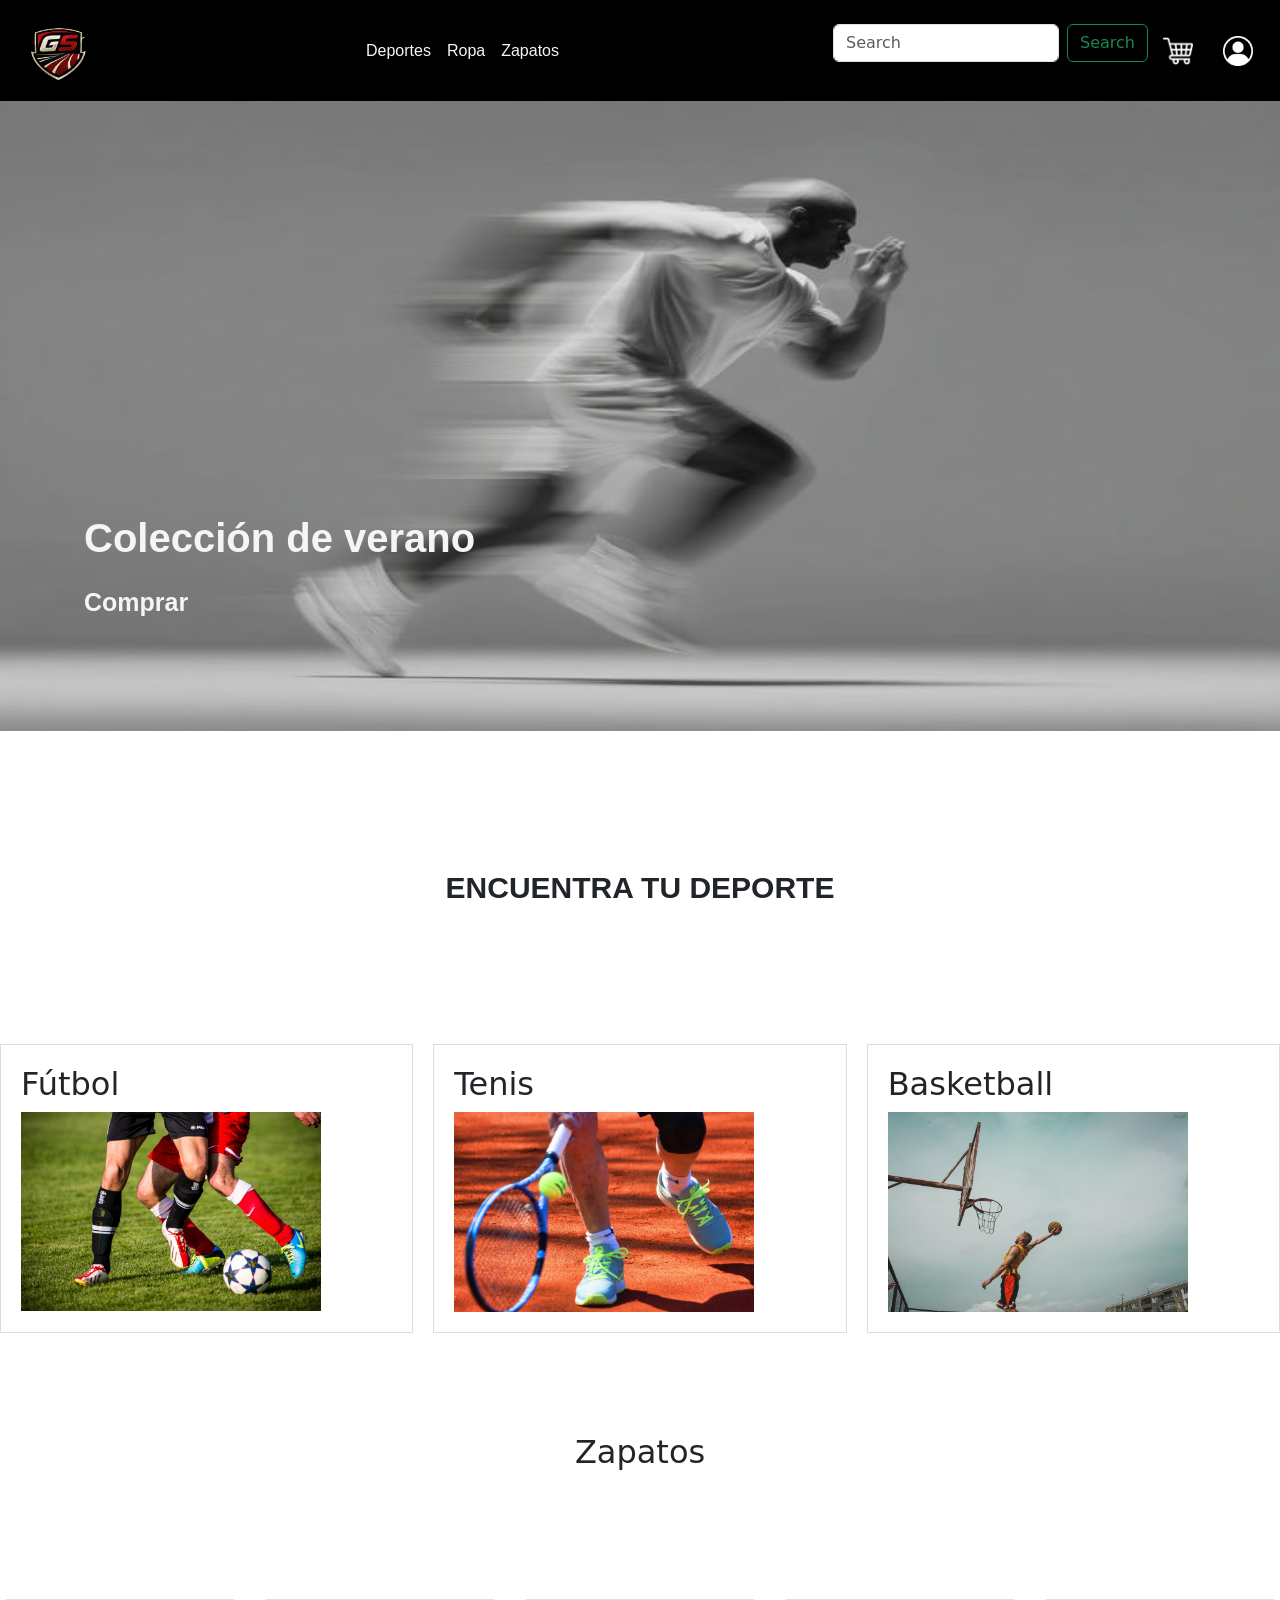
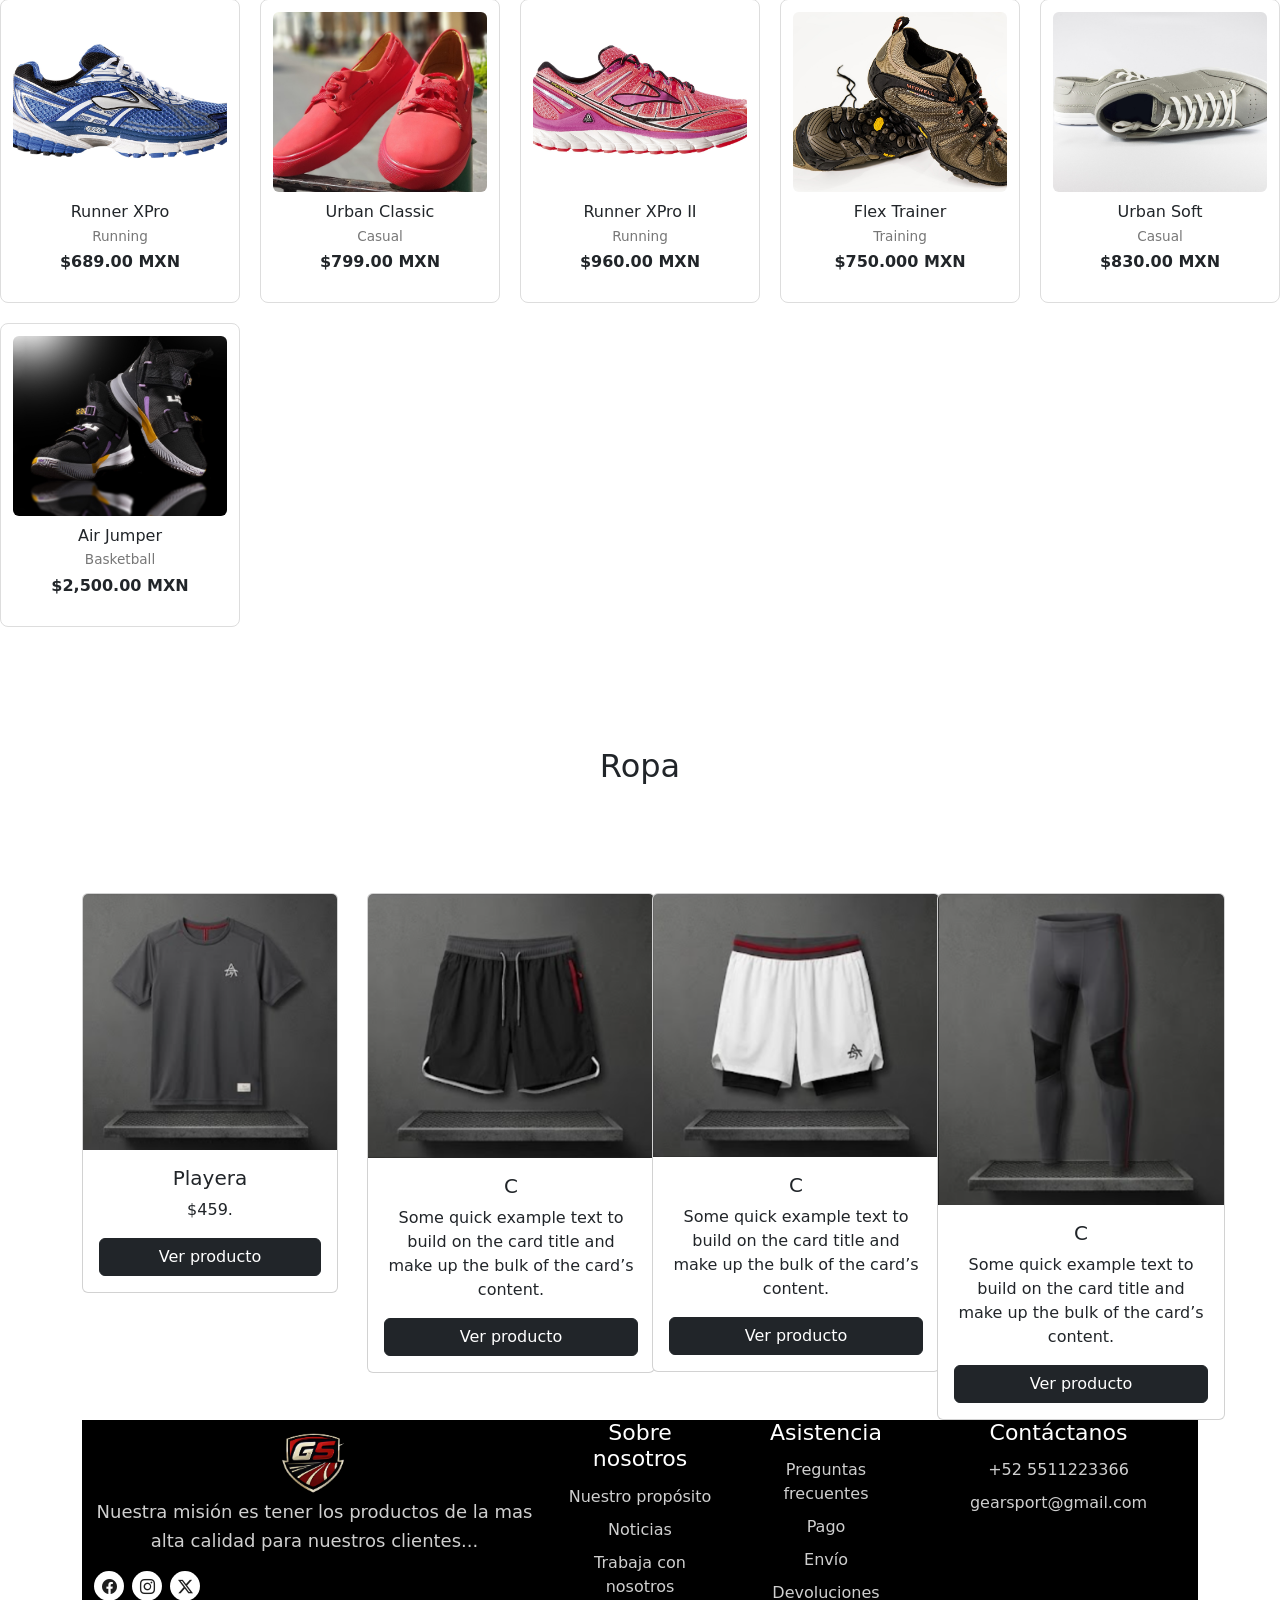
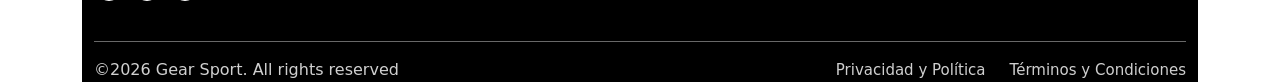
==== commit 453ef7ba: "se edita la ropa" ====
--- a/index.html
+++ b/index.html
@@ -145,11 +145,13 @@
   <div class="row g-4">
 
   <section id="ropa">
+
+    
     <h2 class="section-title" style="padding: 100px;">Ropa</h2>
-    <div class="col-6 col-md-3">
-      <div class="card h-100">
-
-        <div class="card" style="width: 16rem;">
+
+    <div class="row row-cols-4">
+    <div class="col">
+      <div class="card" style="width: 16rem;">
           <img src="img-ropa/Captura de pantalla 2026-08-17 153438.png" class="card-img-top" alt="...">
           <div class="card-body">
             <h5 class="card-title">Playera</h5>
@@ -158,8 +160,9 @@
               onclick="mostrarProducto(1)">Ver producto</button>
           </div>
         </div>
-
-        <div class="card" style="width: 18rem;">
+    </div>
+    <div class="col">
+       <div class="card" style="width: 18rem;">
           <img src="img-ropa/Captura de pantalla 2026-08-17 153447.png" class="card-img-top" alt="...">
           <div class="card-body">
             <h5 class="card-title">C</h5>
@@ -169,8 +172,8 @@
               onclick="mostrarProducto(2)">Ver producto</button>
           </div>
         </div>
-
-        <div class="card" style="width: 18rem;">
+    </div>
+    <div class="col">     <div class="card" style="width: 18rem;">
           <img src="img-ropa/Captura de pantalla 2026-08-17 153451.png" class="card-img-top" alt="...">
           <div class="card-body">
             <h5 class="card-title">C</h5>
@@ -179,9 +182,8 @@
             <button class="btn btn-dark w-100" data-bs-toggle="modal" data-bs-target="#productoModal"
               onclick="mostrarProducto(3)">Ver producto</button>
           </div>
-        </div>
-
-        <div class="card" style="width: 18rem;">
+        </div></div>
+    <div class="col"> <div class="card" style="width: 18rem;">
           <img src="img-ropa/Captura de pantalla 2026-08-17 153503.png" class="card-img-top" alt="...">
           <div class="card-body">
             <h5 class="card-title">C</h5>
@@ -190,8 +192,10 @@
             <button class="btn btn-dark w-100" data-bs-toggle="modal" data-bs-target="#productoModal"
               onclick="mostrarProducto(4)">Ver producto</button>
           </div>
-        </div>
-
+        </div></div>
+  </div>
+
+    
         
 
   </section>
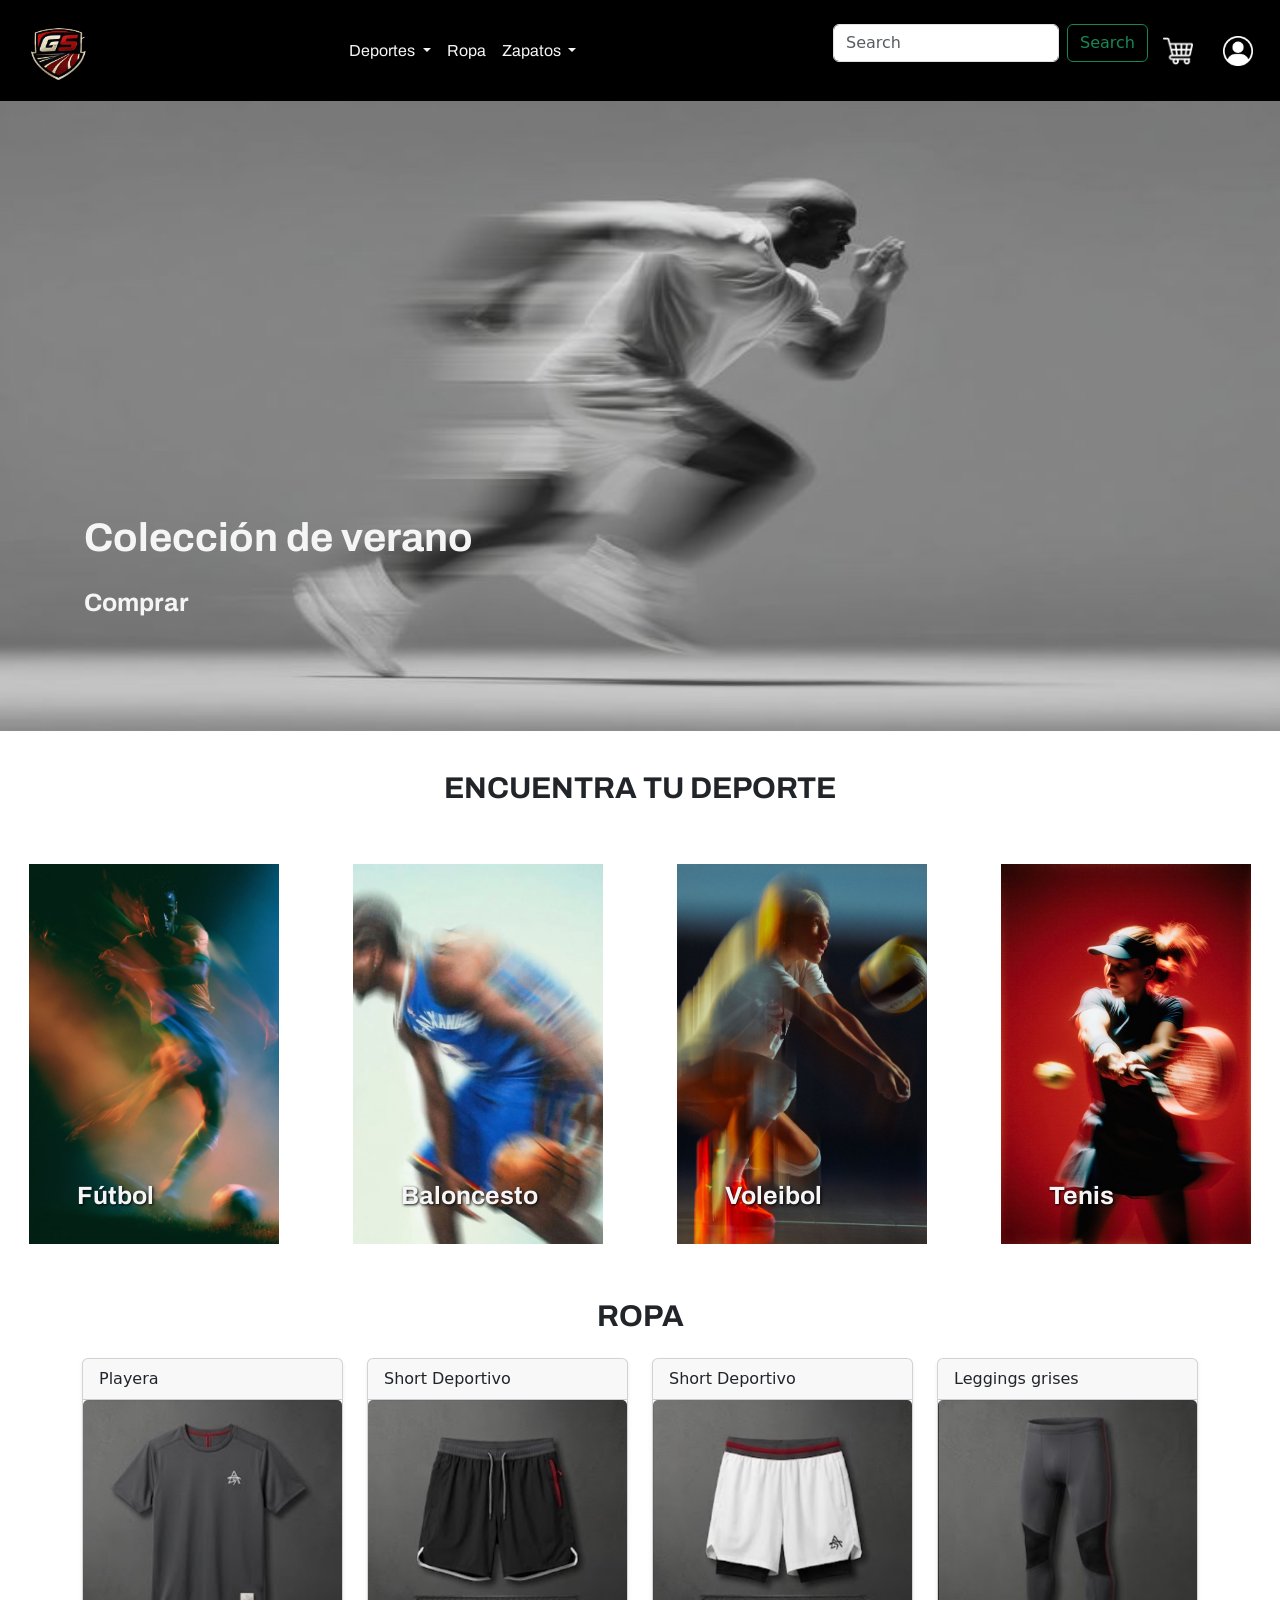
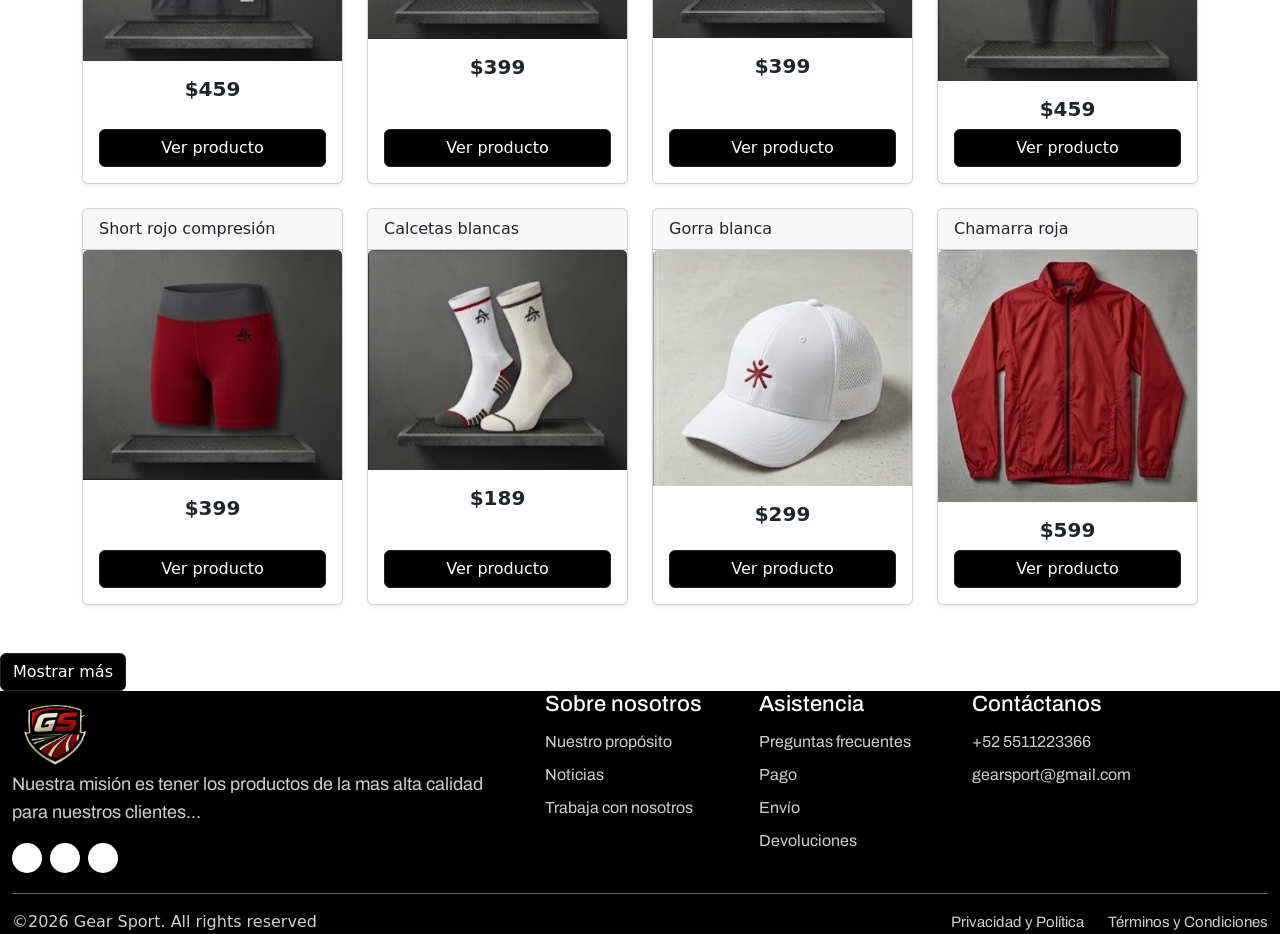
==== commit 9aad8b9a: "cambios" ====
--- a/index.html
+++ b/index.html
@@ -1,442 +1,403 @@
-<html lang="es">
+<html lang="en">
 <head>
-  <meta charset="UTF-8">
-  <meta name="viewport" content="width=device-width, initial-scale=1.0">
-  <title>Gear Soprt</title>
-  <link href="https://cdn.jsdelivr.net/npm/bootstrap@5.3.8/dist/css/bootstrap.min.css" rel="stylesheet"
-    integrity="sha384-sRIl4kxILFvY47J16cr9ZwB07vP4J8+LH7qKQnuqkuIAvNWLzeN8tE5YBujZqJLB" crossorigin="anonymous">
-  <link href="style.css" rel="stylesheet" type="text/css" />
-  <link rel="stylesheet" href="https://cdn.jsdelivr.net/npm/bootstrap-icons@1.11.3/font/bootstrap-icons.min.css">
-
+    <meta charset="UTF-8">
+    <meta name="viewport" content="width=device-width, initial-scale=1.0">
+    <title>Document</title>
+    <link href="https://cdn.jsdelivr.net/npm/bootstrap@5.3.8/dist/css/bootstrap.min.css" rel="stylesheet" integrity="sha384-sRIl4kxILFvY47J16cr9ZwB07vP4J8+LH7qKQnuqkuIAvNWLzeN8tE5YBujZqJLB" crossorigin="anonymous">
+    <link href="style.css" rel="stylesheet" type="text/css" />
+    <link rel="preconnect" href="https://fonts.googleapis.com">
+    <link rel="preconnect" href="https://fonts.gstatic.com" crossorigin>
+    <link href="https://fonts.googleapis.com/css2?family=Archivo:ital,wght@0,100..900;1,100..900&display=swap" rel="stylesheet">
+    <meta name="viewport" content="width=device-width, initial-scale=1.0">
 </head>
-
 <body>
-  <nav class="navbar navbar-expand-lg">
+    <nav class="navbar navbar-expand-lg">
     <div class="container-fluid">
       <a href="index.html">
-        <img src="pic/logo.png" id="logo" alt="Logo">
+          <img src="pic/logo.png" id="logo" alt="Logo"> 
       </a>
-      <button class="navbar-toggler" type="button" data-bs-toggle="collapse" data-bs-target="#navbarSupportedContent"
-        aria-controls="navbarSupportedContent" aria-expanded="false" aria-label="Toggle navigation">
+      <button class="navbar-toggler" type="button" data-bs-toggle="collapse" data-bs-target="#navbarSupportedContent" aria-controls="navbarSupportedContent" aria-expanded="false" aria-label="Toggle navigation">
         <span class="navbar-toggler-icon"></span>
       </button>
       <div class="collapse navbar-collapse" id="navbarSupportedContent">
         <ul class="navbar-nav mx-auto mb-2 mb-lg-0">
+          <li class="nav-item dropdown">
+            <a class="nav-link dropdown-toggle" href="#" role="button" data-bs-toggle="dropdown" aria-expanded="false">
+              Deportes
+            </a>
+            <ul class="dropdown-menu">
+              <li><a class="dropdown-item" href="">Fútbol</a></li>
+              <li><a class="dropdown-item" href="">Baloncesto</a></li>
+              <li><a class="dropdown-item" href="">Voleibol</a></li>
+              <li><a class="dropdown-item" href="">Tenis</a></li>
+            </ul>
+          </li>
           <li class="nav-item">
-            <a class="nav-link" href="#deportes">
-              Deportes
-            </a>
+            <a class="nav-link" href="">Ropa</a>
           </li>
 
-          <li class="nav-item">
-            <a class="nav-link" href="#ropa">
-              Ropa
-            </a>
-          </li>
-
-            <li class="nav-item">
-            <a class="nav-link" href="#zapatos">
+          <li class="nav-item dropdown">
+            <a class="nav-link dropdown-toggle" href="#" role="button" data-bs-toggle="dropdown" aria-expanded="false">
               Zapatos
             </a>
-          </li>
+             <div class="dropdown-menu">
+
+             <button 
+               class="dropdown-item" data-category="Todos">
+               Todos
+             </button>
+
+             <button 
+               class="dropdown-item" data-category="Running">
+               Running
+             </button>
+
+             <button 
+               class="dropdown-item" data-category="Casual">
+               Casual 
+             </button>
+
+             <button 
+               class="dropdown-item" data-category="training">
+               Training
+             </button>
+
+             <button 
+               class="dropdown-item" data-category="Basketball">
+               Basketball
+             </button>
+             </div>
 
         </ul>
         <form class="d-flex" role="search">
-          <input class="form-control me-2" type="search" placeholder="Search" aria-label="Search" />
+          <input class="form-control me-2" type="search" placeholder="Search" aria-label="Search"/>
           <button class="btn btn-outline-success" type="submit">Search</button>
         </form>
-        <a href="carrito.html">
-          <img src="pic/carro.png" class="icon" alt="Carro de compras">
+        <a href="">
+                  <img src="pic/carro.png" class="icon" alt="Carro de compras"> 
         </a>
         <a href="">
-          <img src="pic/usuario.png" class="icon" alt="Usuario">
+                  <img src="pic/usuario.png" class="icon" alt="Usuario"> 
         </a>
       </div>
     </div>
   </nav>
-
+  
   <div class="banner">
     <img src="pic/banner.jpg" alt="">
     <div class="titulo">Colección de verano</div>
     <div id="subtitulo">Comprar</div>
   </div>
 
-  <section id="deportes"></section>
-    <h1 class="subtemas" style="padding: 100px;">Encuentra tu deporte</h1>
-    <div class="grid-container">
+  <div>
+    <h1 class="subtemas">Encuentra tu deporte</h1>
+      <div class="grid-container">
       <div class="grid-item">
-        <header>
-          <h2>Fútbol</h2>
-        </header>
-        <img id="ImgDep" src="pic/phillipkofler-soccer-606235_1920.jpg" alt="Fútbol">
-      </div>
-
+        <img src="pic/futbol.jpg" alt="Futbol">
+        <span class="item-text">Fútbol</span>
+      </div>
       <div class="grid-item">
-        <header>
-          <h2>Tenis</h2>
-        </header>
-        <img id="ImgDep" src="pic/planet_fox-tennis-ball-7138046_1920.jpg" alt="Tenis">
-      </div>
-
+        <img src="pic/baloncesto.jpg" alt="">
+        <span class="item-text">Baloncesto</span>
+      </div>
       <div class="grid-item">
-        <header>
-          <h2>Basketball</h2>
-        </header>
-        <img id="ImgDep" src="pic/patricaaaaaaa-sports-5245098_1920.jpg" alt="Basketball">
-      </div>
+        <img src="pic/voleibol.jpg" alt="Voleibol">
+         <span class="item-text">Voleibol</span>
+      </div>
+      <div class="grid-item">
+        <img src="pic/tenis.jpg" alt="Tenis">
+        <span class="item-text">Tenis</span>
+      </div>
+      </div>
+  </div>
+
+</body>
+
+<div>
+<section class="ropa-section">
+  <div class="container text-center my-4">
+    <h1 class="subtemas text-center mb-4">Ropa</h1>
+    
+    <!-- El contenedor row maneja de forma automática el tamaño -->
+    <div class="row row-cols-1 row-cols-sm-2 row-cols-md-4 g-4">
+      
+      <!-- Tarjeta 1 -->
+      <div class="col">
+        <div class="card text-center h-100 shadow-sm">
+          <div class="card-header d-flex justify-content-between align-items-center">
+            <span>Playera</span>
+            <i class="bi bi-cart"></i> 
+          </div>
+          <img src="/img-ropa/Playera deportiva.png" class="card-img-top" alt="Playera deportiva">
+          <div class="card-body d-flex flex-column justify-content-between">
+            <h5 class="card-title fw-bold">$459</h5>
+            <a href="carrito.html" class="btn btn-dark w-100">
+              <i class="bi bi-cart"></i> Ver producto
+            </a>
+          </div>
+        </div>
+      </div>
+      
+      <!-- Tarjeta 2 -->
+      <div class="col">
+        <div class="card text-center h-100 shadow-sm">
+          <div class="card-header d-flex justify-content-between align-items-center">
+            <span>Short Deportivo</span>
+            <i class="bi bi-cart"></i> 
+          </div>
+          <img src="/img-ropa/Short Deportivo.png" class="card-img-top" alt="Short Deportivo">
+          <div class="card-body d-flex flex-column justify-content-between">
+            <h5 class="card-title fw-bold">$399</h5>
+            <a href="carrito.html" class="btn btn-dark w-100">
+              <i class="bi bi-cart"></i> Ver producto
+            </a>
+          </div>
+        </div>
+      </div>
+      
+      <!-- Tarjeta 3 -->
+      <div class="col">
+        <div class="card text-center h-100 shadow-sm">
+          <div class="card-header d-flex justify-content-between align-items-center">
+            <span>Short Deportivo</span>
+            <i class="bi bi-cart"></i> 
+          </div>
+          <img src="/img-ropa/Short Deportivo blanco.png" class="card-img-top" alt="Short deportivo blanco">
+          <div class="card-body d-flex flex-column justify-content-between">
+            <h5 class="card-title fw-bold">$399</h5>
+            <a href="carrito.html" class="btn btn-dark w-100">
+              <i class="bi bi-cart"></i> Ver producto
+            </a>
+          </div>
+        </div>
+      </div>
+      
+      <!-- Tarjeta 4 -->
+      <div class="col">
+        <div class="card text-center h-100 shadow-sm">
+          <div class="card-header d-flex justify-content-between align-items-center">
+            <span>Leggings grises</span>
+            <i class="bi bi-cart"></i> 
+          </div>
+          <img src="/img-ropa/Leggings grises.png" class="card-img-top" alt="Leggings grises">
+          <div class="card-body d-flex flex-column justify-content-between">
+            <h5 class="card-title fw-bold">$459</h5>
+            <a href="carrito.html" class="btn btn-dark w-100">
+              <i class="bi bi-cart"></i> Ver producto
+            </a>
+          </div>
+        </div>
+      </div>
+      
+      <!-- Tarjeta 5 -->
+      <div class="col">
+        <div class="card text-center h-100 shadow-sm">
+          <div class="card-header d-flex justify-content-between align-items-center">
+            <span>Short rojo compresión</span>
+            <i class="bi bi-cart"></i> 
+          </div>
+          <img src="/img-ropa/Short rojo compresión.png" class="card-img-top" alt="Short rojo compresión">
+          <div class="card-body d-flex flex-column justify-content-between">
+            <h5 class="card-title fw-bold">$399</h5>
+            <a href="carrito.html" class="btn btn-dark w-100">
+              <i class="bi bi-cart"></i> Ver producto
+            </a>
+          </div>
+        </div>
+      </div>
+      
+      <!-- Tarjeta 6 -->
+      <div class="col">
+        <div class="card text-center h-100 shadow-sm">
+          <div class="card-header d-flex justify-content-between align-items-center">
+            <span>Calcetas blancas</span>
+            <i class="bi bi-cart"></i> 
+          </div>
+          <img src="/img-ropa/Calcetas blancas.png" class="card-img-top" alt="Calcetas blancas"> 
+          <div class="card-body d-flex flex-column justify-content-between">
+            <h5 class="card-title fw-bold">$189</h5>
+            <a href="carrito.html" class="btn btn-dark w-100">
+              <i class="bi bi-cart"></i> Ver producto
+            </a>
+          </div>
+        </div>
+      </div>
+      
+      <!-- Tarjeta 7 -->
+      <div class="col">
+        <div class="card text-center h-100 shadow-sm">
+          <div class="card-header d-flex justify-content-between align-items-center">
+            <span>Gorra blanca</span>
+            <i class="bi bi-cart"></i> 
+          </div>
+          <img src="/img-ropa/Gorra blanca.png" class="card-img-top" alt="Gorra blanca"> 
+          <div class="card-body d-flex flex-column justify-content-between">
+            <h5 class="card-title fw-bold">$299</h5>
+            <a href="carrito.html" class="btn btn-dark w-100">
+              <i class="bi bi-cart"></i> Ver producto
+            </a>
+          </div>
+        </div>
+      </div>
+
+      <!-- Tarjeta 8 -->
+      <div class="col">
+        <div class="card text-center h-100 shadow-sm">
+          <div class="card-header d-flex justify-content-between align-items-center">
+            <span>Chamarra roja</span>
+            <i class="bi bi-cart"></i> 
+          </div>
+          <img src="/img-ropa/Chamarra roja.png" class="card-img-top" alt="Chamarra roja"> 
+          <div class="card-body d-flex flex-column justify-content-between">
+            <h5 class="card-title fw-bold">$599</h5>
+            <a href="carrito.html" class="btn btn-dark w-100">
+              <i class="bi bi-cart"></i> Ver producto
+            </a>
+          </div>
+        </div>
+      </div>
+
+    </div> <!-- Cierre row -->
+  </div> <!-- Cierre container -->
+</section>
+
+
+        
+
+      </div>
+      
+      <button class="btn btn-dark mt-4">Mostrar más</button>
     </div>
-  </section>
-
-<section id="zapatos">
-            <h2 class="section-title" style="text-align: center; padding: 100px;">Zapatos</h2>
-            <div class="productos-grid">
-
-             <div class="zapatos-card">
-               <img src="pic/stux-running-shoe-371625_1920.jpg" alt="Zapato running azul">
-               <h3>Runner XPro </h3>
-               <p class="categoria">Running</p>
-               <p class="precio">$689.00 MXN</p>
-             </div>
-
-             <div class="zapatos-card">
-               <img src="pic/wichilopochtli-tennis-3558261_1920.jpg" alt="Zapato Casual">
-               <h3>Urban Classic</h3>
-               <p class="categoria">Casual</p>
-               <p class="precio">$799.00 MXN</p>
-             </div>
-
-             <div class="zapatos-card">
-               <img src="pic/stux-running-shoe-371624_1920.jpg" alt="Zapato running rosa">
-               <h3>Runner XPro II</h3>
-               <p class="categoria">Running</p>
-               <p class="precio">$960.00 MXN</p>
-             </div>
-
-             <div class="zapatos-card">
-               <img src="pic/stevepb-shoes-584850_1920.jpg" alt="Zapato Training café">
-               <h3>Flex Trainer</h3>
-               <p class="categoria">Training</p>
-               <p class="precio">$750.000 MXN</p>
-             </div>
-
-             <div class="zapatos-card">
-               <img src="pic/olpi-shoes-832875_1920.jpg" alt="Zapato Casual">
-               <h3>Urban Soft</h3>
-               <p class="categoria">Casual</p>
-               <p class="precio">$830.00 MXN</p>
-             </div>
-
-             <div class="zapatos-card">
-               <img src="pic/huyhoang1009-lebron-5048790_1920.jpg" alt="Zapato Basketball Negro">
-               <h3>Air Jumper</h3>
-               <p class="categoria">Basketball</p>
-              <p class="precio">$2,500.00 MXN</p>
-             </div>
-
-             </div>
-           </section>
-
-</body>
-<script src="https://cdn.jsdelivr.net/npm/bootstrap@5.3.8/dist/js/bootstrap.bundle.min.js" integrity="sha384-FKyoEForCGlyvwx9Hj09JcYn3nv7wiPVlz7YYwJrWVcXK/BmnVDxM+D2scQbITxI" crossorigin="anonymous"></script>
-</html>
-
-<div class="container text-center">
-
-  <div class="row g-4">
-
-  <section id="ropa">
-
+
+
+    <footer class="footer text-white" style="background-color: black;">
+
+    <!-- Parte superior -->
+    <div class="container-fluid">
+
+      <div class="row">
+
+        <!-- Logo -->
+        <div class="col-12 col-md-5 mb-4 mb-md-0">
+
+          <img src="pic/logo.png" id="imagen-logo">
+
+          <p class="footer-text">
+            Nuestra misión es tener los productos de la mas alta calidad para nuestros clientes...
+          </p>
+
+          <!-- Redes sociales -->
+          <div class="d-flex gap-2 mt-3">
+            <a href="https://facebook.com" class="social-icon" target="_blank" rel="noopener noreferrer" aria-label="Facebook">
+              <i class="bi bi-facebook"></i>
+            </a>
+            <a href="https://instagram.com" class="social-icon" target="_blank" rel="noopener noreferrer" aria-label="Instagram">
+              <i class="bi bi-instagram"></i>
+            </a>
+            <a href="https://twitter.com" class="social-icon" target="_blank" rel="noopener noreferrer" aria-label="Twitter">
+              <i class="bi bi-twitter-x"></i>
+            </a>
+          </div>
+
+        </div>
+
+
+        <!-- Sobre nosotros -->
+        <div class="col-6 col-md-2 mb-4 mb-md-0">
+
+          <h6>Sobre nosotros</h6>
+
+          <ul class="list-unstyled">
+            <li>
+              <a href="#">Nuestro propósito</a>
+            </li>
+
+            <li>
+              <a href="#">Noticias</a>
+            </li>
+
+            <li>
+              <a href="#">Trabaja con nosotros</a>
+            </li>
+          </ul>
+
+        </div>
+
+
+        <!-- Asistencia -->
+        <div class="col-6 col-md-2 mb-4 mb-md-0">
+
+          <h6>Asistencia</h6>
+
+          <ul class="list-unstyled">
+            <li>
+              <a href="#">Preguntas frecuentes</a>
+            </li>
+
+            <li>
+              <a href="#">Pago</a>
+            </li>
+
+            <li>
+              <a href="#">Envío</a>
+            </li>
+
+            <li>
+              <a href="#">Devoluciones</a>
+            </li>
+          </ul>
+
+        </div>
+
+
+        <!-- Contacto -->
+        <div class="col-12 col-md-3">
+
+          <h6>Contáctanos</h6>
+
+          <ul class="list-unstyled">
+            <li>
+              <a href="tel:+52566952496">
+                +52 5511223366
+              </a>
+            </li>
+
+            <li>
+              <a href="mailto:correo09@gmail.com">
+                gearsport@gmail.com
+              </a>
+            </li>
+          </ul>
+
+        </div>
+
+      </div>
+
+    </div>
+
+
+    <!-- Parte inferior -->
+    <div class="container-fluid">
+
+      <div
+        class="footer-bottom d-flex flex-column flex-md-row justify-content-between align-items-start align-items-md-center">
+
+        <p class="mb-3 mb-md-0">
+          ©2026 Gear Sport. All rights reserved
+        </p>
+
+        <div class="d-flex gap-4">
+          <a href="#">Privacidad y Política</a>
+          <a href="#">Términos y Condiciones</a>
+        </div>
+
+      </div>
+
+    </div>
+
+  </footer>
+  </div>
     
-    <h2 class="section-title" style="padding: 100px;">Ropa</h2>
-
-    <div class="row row-cols-4">
-    <div class="col">
-      <div class="card" style="width: 16rem;">
-          <img src="img-ropa/Captura de pantalla 2026-08-17 153438.png" class="card-img-top" alt="...">
-          <div class="card-body">
-            <h5 class="card-title">Playera</h5>
-            <p class="card-text">$459.</p>
-            <button class="btn btn-dark w-100" data-bs-toggle="modal" data-bs-target="#productoModal"
-              onclick="mostrarProducto(1)">Ver producto</button>
-          </div>
-        </div>
-    </div>
-    <div class="col">
-       <div class="card" style="width: 18rem;">
-          <img src="img-ropa/Captura de pantalla 2026-08-17 153447.png" class="card-img-top" alt="...">
-          <div class="card-body">
-            <h5 class="card-title">C</h5>
-            <p class="card-text">Some quick example text to build on the card title and make up the bulk of the card’s
-              content.</p>
-            <button class="btn btn-dark w-100" data-bs-toggle="modal" data-bs-target="#productoModal"
-              onclick="mostrarProducto(2)">Ver producto</button>
-          </div>
-        </div>
-    </div>
-    <div class="col">     <div class="card" style="width: 18rem;">
-          <img src="img-ropa/Captura de pantalla 2026-08-17 153451.png" class="card-img-top" alt="...">
-          <div class="card-body">
-            <h5 class="card-title">C</h5>
-            <p class="card-text">Some quick example text to build on the card title and make up the bulk of the card’s
-              content.</p>
-            <button class="btn btn-dark w-100" data-bs-toggle="modal" data-bs-target="#productoModal"
-              onclick="mostrarProducto(3)">Ver producto</button>
-          </div>
-        </div></div>
-    <div class="col"> <div class="card" style="width: 18rem;">
-          <img src="img-ropa/Captura de pantalla 2026-08-17 153503.png" class="card-img-top" alt="...">
-          <div class="card-body">
-            <h5 class="card-title">C</h5>
-            <p class="card-text">Some quick example text to build on the card title and make up the bulk of the card’s
-              content.</p>
-            <button class="btn btn-dark w-100" data-bs-toggle="modal" data-bs-target="#productoModal"
-              onclick="mostrarProducto(4)">Ver producto</button>
-          </div>
-        </div></div>
-  </div>
-
     
-        
-
-  </section>
-
-    </div>
-
-    <footer class="footer text-white" style="background-color: black;">
-      <!-- Parte superior -->
-      <div class="container-fluid">
-        <div class="row">
-          <!-- Logo -->
-          <div class="col-12 col-md-5 mb-4 mb-md-0">
-
-            <img src="pic/logo.png" id="imagen-logo">
-            <p class="footer-text">
-              Nuestra misión es tener los productos de la mas alta calidad para nuestros clientes...
-            </p>
-
-            <!-- Redes sociales -->
-            <div class="d-flex gap-2 mt-3">
-              <a href="https://facebook.com" class="social-icon" target="_blank" rel="noopener noreferrer"
-                aria-label="Facebook">
-                <i class="bi bi-facebook"></i>
-              </a>
-              <a href="https://instagram.com" class="social-icon" target="_blank" rel="noopener noreferrer"
-                aria-label="Instagram">
-                <i class="bi bi-instagram"></i>
-              </a>
-              <a href="https://twitter.com" class="social-icon" target="_blank" rel="noopener noreferrer"
-                aria-label="Twitter">
-                <i class="bi bi-twitter-x"></i>
-              </a>
-            </div>
-          </div>
-
-          <!-- Sobre nosotros -->
-          <div class="col-6 col-md-2 mb-4 mb-md-0">
-            <h6>Sobre nosotros</h6>
-            <ul class="list-unstyled">
-              <li>
-                <a href="#">Nuestro propósito</a>
-              </li>
-              <li>
-                <a href="#">Noticias</a>
-              </li>
-              <li>
-                <a href="#">Trabaja con nosotros</a>
-              </li>
-            </ul>
-          </div>
-
-          <!-- Asistencia -->
-          <div class="col-6 col-md-2 mb-4 mb-md-0">
-            <h6>Asistencia</h6>
-            <ul class="list-unstyled">
-              <li>
-                <a href="#">Preguntas frecuentes</a>
-              </li>
-              <li>
-                <a href="#">Pago</a>
-              </li>
-              <li>
-                <a href="#">Envío</a>
-              </li>
-              <li>
-                <a href="#">Devoluciones</a>
-              </li>
-            </ul>
-          </div>
-
-          <!-- Contacto -->
-          <div class="col-12 col-md-3">
-            <h6>Contáctanos</h6>
-            <ul class="list-unstyled">
-              <li>
-                <a href="tel:+52566952496">
-                  +52 5511223366
-                </a>
-              </li>
-              <li>
-                <a href="mailto:correo09@gmail.com">
-                  gearsport@gmail.com
-                </a>
-              </li>
-            </ul>
-          </div>
-        </div>
-      </div>
-      <!-- Parte inferior -->
-      <div class="container-fluid">
-        <div
-          class="footer-bottom d-flex flex-column flex-md-row justify-content-between align-items-start align-items-md-center">
-          <p class="mb-3 mb-md-0">
-            ©2026 Gear Sport. All rights reserved
-          </p>
-          <div class="d-flex gap-4">
-            <a href="#">Privacidad y Política</a>
-            <a href="#">Términos y Condiciones</a>
-          </div>
-        </div>
-      </div>
-    </footer>
-  </div>
-  <!-- MODAL PRODUCTO -->
-
-<div 
-    class="modal fade" 
-    id="productoModal" 
-    tabindex="-1"
-    aria-labelledby="productoModalLabel"
-    aria-hidden="true"
->
-
-    <div class="modal-dialog modal-lg modal-dialog-centered">
-
-        <div class="modal-content">
-
-            <!-- HEADER -->
-
-            <div class="modal-header">
-
-                <h5 
-                    class="modal-title"
-                    id="productoModalLabel"
-                >
-                    Producto
-                </h5>
-
-                <button
-                    type="button"
-                    class="btn-close"
-                    data-bs-dismiss="modal"
-                    aria-label="Cerrar"
-                ></button>
-
-            </div>
-
-
-            <!-- BODY -->
-
-            <div class="modal-body">
-
-                <div class="row">
-
-                    <!-- IMAGEN -->
-
-                    <div class="col-md-6">
-
-                        <img
-                            id="modalImagen"
-                            src=""
-                            alt=""
-                            class="img-fluid rounded"
-                        >
-
-                    </div>
-
-
-                    <!-- INFORMACIÓN -->
-
-                    <div class="col-md-6">
-
-                        <h2 id="modalNombre">
-                            Producto
-                        </h2>
-
-                        <h4 
-                            id="modalPrecio"
-                            class="mb-4"
-                        >
-                            $0.00
-                        </h4>
-
-
-                        <p id="modalDescripcion">
-                            Descripción del producto.
-                        </p>
-
-
-                        <h6>
-                            Características
-                        </h6>
-
-                        <ul id="modalCaracteristicas">
-                        </ul>
-
-
-                        <!-- CANTIDAD -->
-
-                        <div class="mb-3">
-
-                            <label 
-                                for="cantidadProducto"
-                                class="form-label"
-                            >
-                                Cantidad
-                            </label>
-
-                            <input
-                                type="number"
-                                id="cantidadProducto"
-                                class="form-control"
-                                value="1"
-                                min="1"
-                            >
-
-                        </div>
-
-
-                        <!-- AGREGAR AL CARRITO -->
-
-                        <button
-                            id="btnAgregarModal"
-                            class="btn btn-dark w-100"
-                        >
-                            🛒 Agregar al carrito
-                        </button>
-
-                    </div>
-
-                </div>
-
-            </div>
-
-        </div>
-
-    </div>
-
-</div>
-<script 
-    src="https://cdn.jsdelivr.net/npm/bootstrap@5.3.3/dist/js/bootstrap.bundle.min.js">
-</script>
-<script src="script.js"></script>
-  <script src="productos.js"></script>
-<script src="js/carrito.js"></script>
-  </body>
-  <script src="https://cdn.jsdelivr.net/npm/bootstrap@5.3.3/dist/js/bootstrap.bundle.min.js">
-  </script>
-
-  
-  <script src="https://cdn.jsdelivr.net/npm/bootstrap@5.3.8/dist/js/bootstrap.bundle.min.js"
-    integrity="sha384-FKyoEForCGlyvwx9Hj09JcYn3nv7wiPVlz7YYwJrWVcXK/BmnVDxM+D2scQbITxI"
-    crossorigin="anonymous"></script>
-  </html>+    <script src="https://cdn.jsdelivr.net/npm/bootstrap@5.3.8/dist/js/bootstrap.bundle.min.js" integrity="sha384-FKyoEForCGlyvwx9Hj09JcYn3nv7wiPVlz7YYwJrWVcXK/BmnVDxM+D2scQbITxI" crossorigin="anonymous"></script>
+    </html>
--- a/style.css
+++ b/style.css
@@ -2,25 +2,27 @@
 .footer {
     background-color: #000;
     padding: 35px 28px 18px;
-}
-
-
+    font-family: "Archivo", sans-serif;
+}
 
 .footer h5 {
     font-size: 20px;
     font-weight: 500;
+    font-family: "Archivo", sans-serif;
 }
 
 .footer h6 {
     font-size: 22px;
     font-weight: 500;
     margin-bottom: 12px;
+    font-family: "Archivo", sans-serif;
 }
 
 .footer-text {
     color: #cfcfcf;
     font-size: 18px;
     line-height: 1.6;
+    font-family: "Archivo", sans-serif;
 }
 
 
@@ -28,6 +30,7 @@
     color: #cfcfcf;
     text-decoration: none;
     font-size: 16px;
+    font-family: "Archivo", sans-serif;
 }
 
 .footer a:hover {
@@ -42,10 +45,8 @@
 .social-icon {
     width: 16px;
     height: 16px;
-
     background-color: white;
     border-radius: 50%;
-
     display: block;
 }
 
@@ -69,20 +70,15 @@
     width: 90px;
 }
 
-
 .social-icon {
     width: 30px;
     height: 30px;
-
     background-color: white;
     color: #1f1f1f !important;
-
     border-radius: 50%;
-
     display: flex;
     justify-content: center;
     align-items: center;
-
     text-decoration: none;
 }
 
@@ -103,7 +99,7 @@
 }
 
 .navbar .nav-link:hover {
-  color: #760400; /* un gris clarito al pasar el mouse, opcional */
+  color: #760400; 
 }
 
 #logo {
@@ -151,20 +147,35 @@
 }
 
 .grid-container {
-    display: grid;
-    grid-template-columns: repeat(3, 1fr);
-    gap: 20px;
-    width: 100%;
+  display: grid; 
+  grid-template-columns: repeat(4, 1fr);
+  gap: 16px;
 }
 
 .grid-item {
-    padding: 20px;
-    border: 1px solid #ddd;
-}
-
-#ImgDep{
-    width: 300px;
-}
+  padding: 20px;
+  position: relative; 
+}
+
+.item-text {
+  position: absolute;
+  bottom: 50px;
+  left: 25%;
+  color: #F5F5F5;
+  font-weight: bold;
+  font-size: 25px;
+  font-family: "Archivo", sans-serif;
+  text-shadow: 1px 1px 3px #000
+}
+
+.grid-item img {
+  max-width: 250px;
+  height: 380px; 
+  object-fit: cover;
+  display: block;
+  margin: 0 auto;
+}
+
 
 .subtemas {
     text-align: center;
@@ -176,44 +187,31 @@
 
 }
 
-.productos-grid {
-  display: grid;
-  grid-template-columns: repeat(auto-fill, minmax(220px, 1fr));
-  gap: 20px;
-  padding: 20px 0;
-}
-
-.zapatos-card {
-  border: 1px solid #ddd;
-  border-radius: 8px;
-  padding: 12px;
-  text-align: center;
-  transition: transform 0.2s;
-}
-
-.zapatos-card:hover {
-  transform: translateY(-4px);
-}
-
-.zapatos-card img {
-  width: 100%;
-  height: 180px;
-  object-fit: cover;
-  border-radius: 6px;
-}
-
-.zapatos-card h3 {
-  margin: 10px 0 4px;
-  font-size: 1rem;
-}
-
-.zapatos-card .categoria {
-  color: #777;
-  font-size: 0.85rem;
-  margin: 0;
-}
-
-.zapatos-card .precio {
-  font-weight: bold;
-  margin-top: 4px;
-}+
+.contenedor-acciones {
+    display: flex;
+    flex-direction: column;
+    gap: 8px;          
+    width: 100%;       
+    margin-top: 12px;  
+}
+
+
+.btn-carrito:hover {
+    background-color: #32d621;
+}
+
+/* Botón "Add To Wishlist" -> Negro sólido */
+.btn-dark {
+    background-color: #000000;
+    color: #ffffff !important; /* Fuerza a que el texto sea blanco */
+}
+
+.btn-dark:hover {
+    background-color: #1a1a1a;
+}
+
+/* Efecto sutil al presionar */
+.btn-dark:active {
+    transform: scale(0.97);
+}
